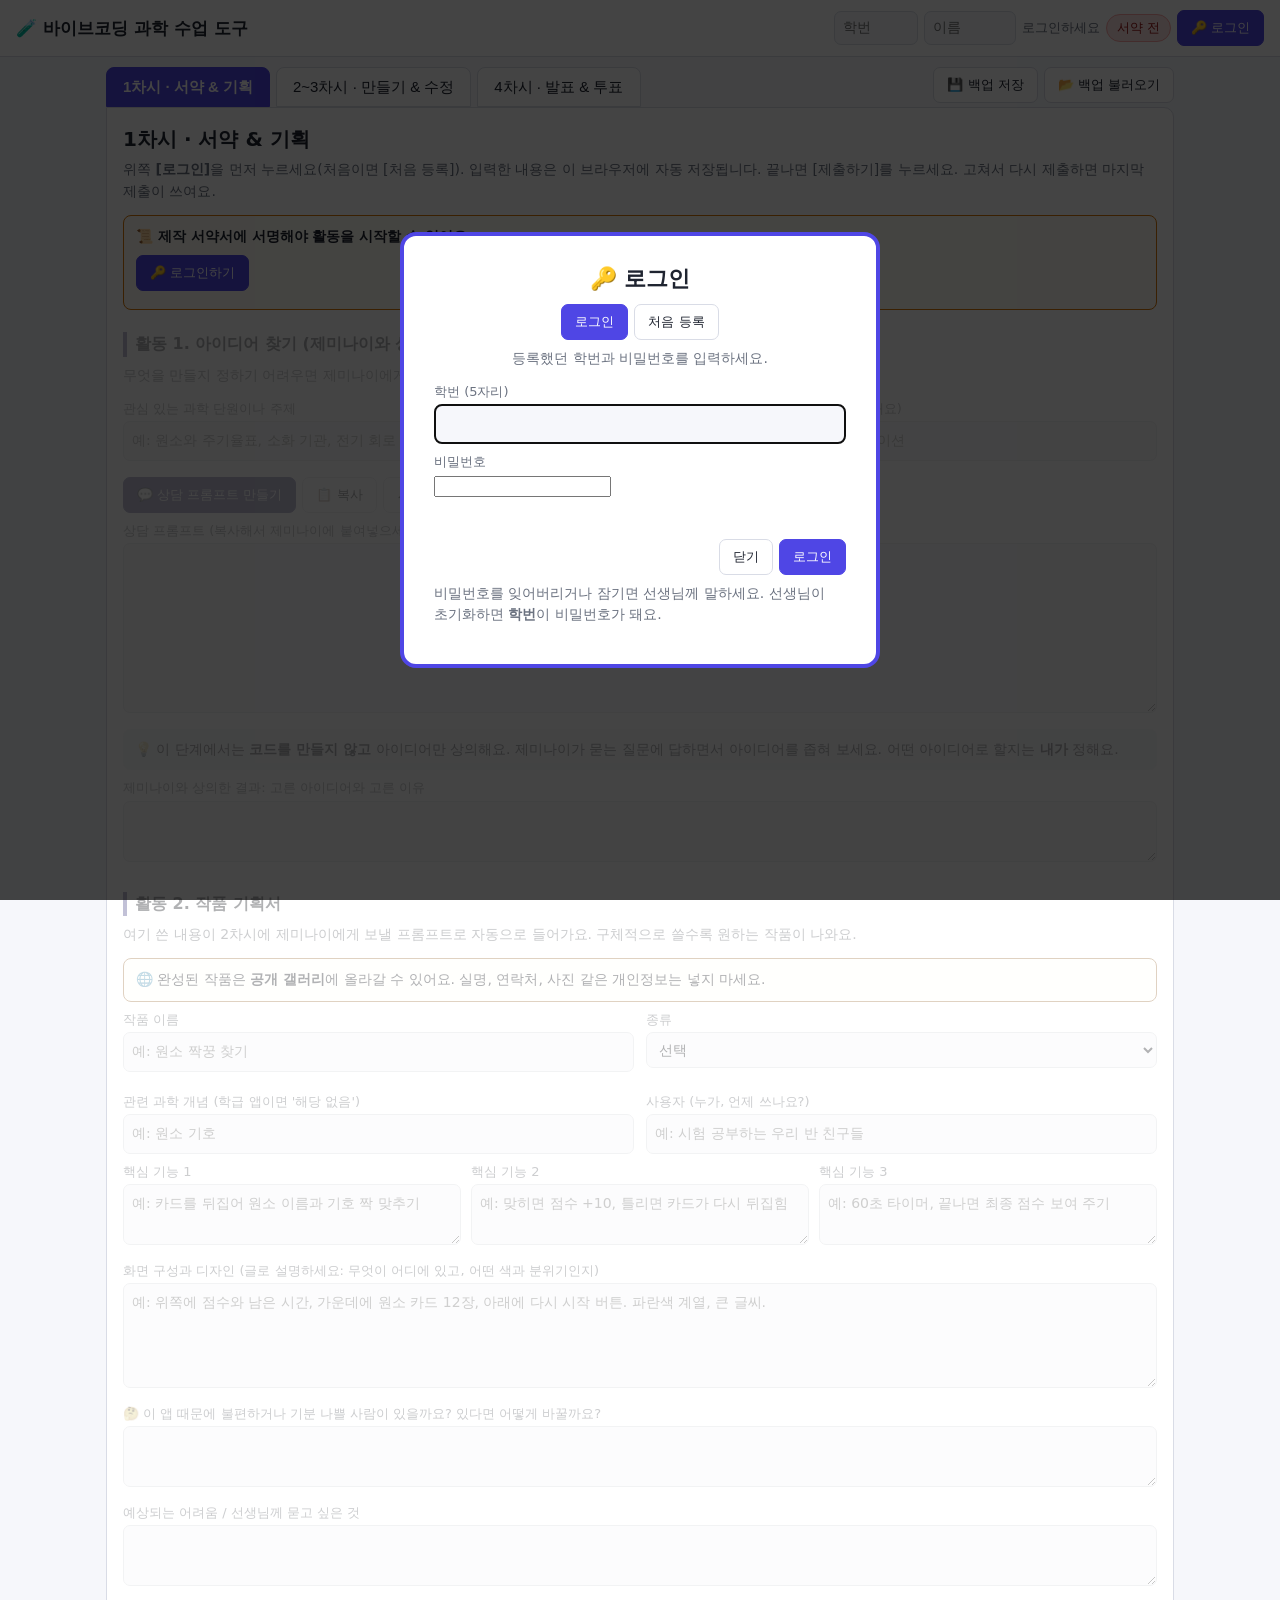
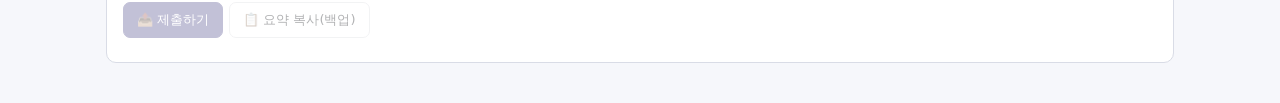
==== site/index.html @ a761fc8e "Merge pull request #6 from 176-oss-gallery/feature/app-sheet-submit 학생 앱을 구글 폼 대신 제출 서버로 연결(로그인·글·게임" ====
<!DOCTYPE html>
<html lang="ko">
<head>
<meta charset="UTF-8">
<meta name="viewport" content="width=device-width, initial-scale=1">
<meta name="robots" content="noindex">
<title>바이브코딩 과학 수업 도구</title>
<style>
:root{--bg:#f6f7fb;--card:#fff;--tx:#1f2430;--mut:#6b7280;--pri:#4f46e5;--pri2:#eef2ff;--bd:#d9dce6;--ok:#16a34a;--warn:#d97706;--bad:#dc2626}
@media (prefers-color-scheme:dark){:root{--bg:#14161c;--card:#1e222b;--tx:#e8eaf0;--mut:#9aa3b2;--pri:#818cf8;--pri2:#262a45;--bd:#343a48}}
*{box-sizing:border-box}
[hidden]{display:none!important}
body{margin:0;font-family:"Noto Sans KR","Malgun Gothic",system-ui,sans-serif;background:var(--bg);color:var(--tx);line-height:1.55;word-break:keep-all}
header{background:var(--card);border-bottom:1px solid var(--bd);padding:10px 16px;display:flex;flex-wrap:wrap;gap:8px;align-items:center;position:sticky;top:0;z-index:5}
header h1{font-size:17px;margin:0 auto 0 0}
.who{display:flex;align-items:center;gap:6px;flex-wrap:nowrap}
header input[type=text]{width:84px;padding:5px 8px}
#sname{width:92px}
.who #idinfo{white-space:nowrap}
.bk{margin-left:auto;display:flex;gap:6px;align-items:center;padding-bottom:4px;flex-wrap:wrap}
nav .bk .btn{font-size:13px}
@media(max-width:620px){.who{flex-wrap:wrap;width:100%}header h1{width:100%}}
#idinfo{font-size:13px;color:var(--mut)}#idinfo.err{color:var(--bad)}
.chip{font-size:13px;padding:3px 10px;border-radius:99px;border:1px solid var(--bd)}
.chip.ok{background:#dcfce7;color:#166534;border-color:#86efac}.chip.no{background:#fee2e2;color:#991b1b;border-color:#fca5a5}
nav{display:flex;gap:6px;padding:10px 16px 0;flex-wrap:wrap;max-width:1100px;margin:0 auto}
nav button{border:1px solid var(--bd);background:var(--card);color:var(--tx);padding:9px 16px;border-radius:8px 8px 0 0;font-size:15px;cursor:pointer}
nav button.on{background:var(--pri);color:#fff;border-color:var(--pri);font-weight:700}
main{padding:0 16px 40px;max-width:1100px;margin:0 auto}
section.tab{display:none;background:var(--card);border:1px solid var(--bd);border-radius:0 10px 10px 10px;padding:16px}
section.tab.on{display:block}
.galbox{border:1px solid var(--bd);border-radius:10px;overflow:hidden;margin:6px 0 16px;background:#fff}
.galbox iframe{display:block;width:100%;height:min(78vh,720px);min-height:480px;border:0}
h2{margin:0 0 4px;font-size:20px}h3{margin:22px 0 8px;font-size:16px;border-left:4px solid var(--pri);padding-left:8px}
.sub{color:var(--mut);font-size:14px;margin:0 0 12px}
.btn{border:1px solid var(--bd);background:var(--card);color:var(--tx);padding:7px 13px;border-radius:7px;cursor:pointer;font:inherit;font-size:13px;display:inline-block;text-decoration:none}
.btn:hover{background:var(--pri2)}.btn.p{background:var(--pri);color:#fff;border-color:var(--pri)}.btn.p:hover{opacity:.9}
.btn[disabled],.btn.off{opacity:.45;pointer-events:none}
input[type=text],textarea,select{width:100%;padding:8px;border:1px solid var(--bd);border-radius:7px;background:var(--bg);color:var(--tx);font:inherit;font-size:14px}
textarea{resize:vertical;min-height:60px}
.plan{border:1px solid var(--bd);border-radius:8px;margin:12px 0;overflow:hidden}
.plan h4{margin:0;padding:8px 12px;background:var(--pri2);font-size:14px;display:flex;justify-content:space-between;gap:8px;flex-wrap:wrap;align-items:center}
.plan dl{margin:0;padding:6px 12px 10px;display:grid;grid-template-columns:max-content 1fr;gap:4px 12px;font-size:14px}
.plan dt{color:var(--mut)}.plan dd{margin:0;white-space:pre-wrap;min-width:0}.plan dd.miss{color:var(--bad)}
.plan .go{font-size:13px;font-weight:400;color:var(--pri);background:none;border:0;cursor:pointer;text-decoration:underline;padding:0}
@media(max-width:560px){.plan dl{grid-template-columns:1fr}.plan dd{margin-bottom:6px}}
.g2{display:grid;grid-template-columns:1fr 1fr;gap:12px}.g3{display:grid;grid-template-columns:repeat(3,1fr);gap:10px}
@media(max-width:800px){.g2,.g3{grid-template-columns:1fr}}
.fld{margin-bottom:8px}.fld label{font-size:13px;color:var(--mut);display:block;margin-bottom:2px}
.bad,.good{padding:10px;border-radius:8px;font-size:14px}.bad{background:#fee2e233;border:1px solid var(--bad)}.good{background:#dcfce733;border:1px solid var(--ok)}
.row{display:flex;gap:6px;flex-wrap:wrap;margin:8px 0;align-items:center}
.notice{background:var(--pri2);border-radius:8px;padding:10px 12px;font-size:14px;margin:8px 0}
.notice.warn{background:#fef3c733;border:1px solid var(--warn)}
.lock{opacity:.35;pointer-events:none;filter:grayscale(.6)}
table{width:100%;border-collapse:collapse;font-size:13px}th,td{border:1px solid var(--bd);padding:4px;vertical-align:top}th{background:var(--pri2)}
td textarea{min-height:48px;border:none;background:transparent}
.tbl{overflow-x:auto}.tbl table{min-width:640px}
details{border:1px solid var(--bd);border-radius:8px;padding:8px 12px;margin:8px 0}summary{cursor:pointer;font-weight:600}
.bar{height:18px;border-radius:9px;background:var(--pri2);border:1px solid var(--bd);overflow:hidden;position:relative}
.bar i{display:block;height:100%;width:0;background:var(--ok);transition:width .15s}
.bar i.y{background:var(--warn)}.bar i.r{background:var(--bad)}
.bar b{position:absolute;left:50%;top:0;bottom:0;width:2px;background:#0004}
#barlbl{font-size:14px;margin:4px 0}
#gwarn{margin:6px 0;padding-left:20px;font-size:14px;overflow-wrap:anywhere}#gwarn li.w{color:var(--warn)}#gwarn li.e{color:var(--bad)}#gwarn li.g{color:var(--ok);list-style:none;margin-left:-20px}
#gcode{min-height:170px;font-family:Consolas,monospace;font-size:12px;white-space:pre}
.ov{position:fixed;inset:0;background:#000b;display:none;align-items:center;justify-content:center;z-index:30;padding:12px}
.ov.on{display:flex}
.pm{background:var(--card);width:min(860px,100%);max-height:96vh;overflow:auto;border-radius:16px;padding:clamp(16px,4vw,26px) clamp(14px,4vw,30px);border:4px solid var(--bad)}
.pm h2{font-size:clamp(22px,6vw,30px);text-align:center;margin-bottom:6px}
.pm .who{font-size:clamp(16px,4.4vw,20px);text-align:center;margin:4px 0 16px}
.pm .pl label{display:flex;gap:12px;align-items:flex-start;font-size:clamp(16px,4.6vw,20px);padding:10px 12px;border-radius:10px;cursor:pointer;line-height:1.4}
.pm .pl label:hover{background:var(--pri2)}
.pm .pl input{width:26px;height:26px;margin-top:2px;flex:none}
#sigc{width:100%;max-width:720px;height:auto;border:3px dashed var(--pri);border-radius:10px;background:#fff;touch-action:none;cursor:crosshair;display:block}
#perr{color:var(--bad);font-weight:700;min-height:24px;margin:8px 0}
#sumta{width:100%;height:50vh;font-size:13px}
#toast{position:fixed;bottom:16px;right:16px;background:#111c;color:#fff;padding:8px 16px;border-radius:8px;font-size:14px;opacity:0;transition:.3s;z-index:40;max-width:80vw;pointer-events:none}
#toast.on{opacity:1}
</style>
</head>
<body>
<header>
  <h1>🧪 바이브코딩 과학 수업 도구</h1>
  <div class="who">
    <input type="text" id="sid" data-k="sid" placeholder="학번" readonly tabindex="-1" aria-label="로그인한 학번">
    <input type="text" id="sname" data-k="sname" placeholder="이름" readonly tabindex="-1" aria-label="로그인한 이름">
    <span id="idinfo"></span>
    <span id="pchip" class="chip no">서약 전</span>
    <button class="btn p" id="loginbtn" type="button">🔑 로그인</button>
    <button class="btn" id="logoutbtn" type="button" hidden>로그아웃</button>
  </div>
</header>
<nav id="nav">
  <button class="on" data-t="t1">1차시 · 서약 &amp; 기획</button>
  <button data-t="t2">2~3차시 · 만들기 &amp; 수정</button>
  <button data-t="t3">4차시 · 발표 &amp; 투표</button>
  <div class="bk">
    <button class="btn" onclick="saveAll()">💾 백업 저장</button>
    <label class="btn">📂 백업 불러오기<input type="file" accept=".json" hidden onchange="loadAll(this)"></label>
  </div>
</nav>
<main>

<!-- ===== 1차시 ===== -->
<section class="tab on" id="t1">
  <h2>1차시 · 서약 &amp; 기획</h2>
  <p class="sub">위쪽 <b>[로그인]</b>을 먼저 누르세요(처음이면 [처음 등록]). 입력한 내용은 이 브라우저에 자동 저장됩니다. 끝나면 [제출하기]를 누르세요. 고쳐서 다시 제출하면 마지막 제출이 쓰여요.</p>

  <div class="notice warn" id="signbox">
    <b>📜 제작 서약서에 서명해야 활동을 시작할 수 있어요.</b>
    <div class="row"><button class="btn p" id="signbtn" onclick="openPledge()">✍ 서약서 서명하기</button><span id="signstate"></span></div>
  </div>

  <div id="t1body" class="lock">
  <h3>활동 1. 아이디어 찾기 (제미나이와 상의하기)</h3>
  <p class="sub">무엇을 만들지 정하기 어려우면 제미나이에게 아이디어를 물어보세요. 이미 정했다면 건너뛰고 활동 2로 가도 돼요.</p>
  <div class="g2">
    <div class="fld"><label>관심 있는 과학 단원이나 주제</label><input type="text" id="i1" data-k="i_topic" placeholder="예: 원소와 주기율표, 소화 기관, 전기 회로"></div>
    <div class="fld"><label>좋아하는 게임·앱 종류 (모르면 비워도 돼요)</label><input type="text" id="i2" data-k="i_like" placeholder="예: 퀴즈, 짝 맞추기, 키우기, 시뮬레이션"></div>
  </div>
  <div class="row">
    <button class="btn p" onclick="composeIdea()">💬 상담 프롬프트 만들기</button>
    <button class="btn" onclick="copyText('ideap')">📋 복사</button>
    <a class="btn" href="https://gemini.google.com" target="_blank" rel="noopener">↗ 제미나이 열기</a>
  </div>
  <div class="fld"><label>상담 프롬프트 (복사해서 제미나이에 붙여넣으세요)</label><textarea id="ideap" data-k="idea_prompt" rows="7"></textarea></div>
  <div class="notice">💡 이 단계에서는 <b>코드를 만들지 않고</b> 아이디어만 상의해요. 제미나이가 묻는 질문에 답하면서 아이디어를 좁혀 보세요. 어떤 아이디어로 할지는 <b>내가</b> 정해요.</div>
  <div class="fld"><label>제미나이와 상의한 결과: 고른 아이디어와 고른 이유</label><textarea data-k="idea_pick" data-l="아이디어 상담 결과 (고른 아이디어와 이유)"></textarea></div>

  <h3>활동 2. 작품 기획서</h3>
  <p class="sub">여기 쓴 내용이 2차시에 제미나이에게 보낼 프롬프트로 자동으로 들어가요. 구체적으로 쓸수록 원하는 작품이 나와요.</p>
  <div class="notice warn">🌐 완성된 작품은 <b>공개 갤러리</b>에 올라갈 수 있어요. 실명, 연락처, 사진 같은 개인정보는 넣지 마세요.</div>
  <div class="g2">
    <div class="fld"><label>작품 이름</label><input type="text" data-k="title" data-l="작품 이름" placeholder="예: 원소 짝꿍 찾기"></div>
    <div class="fld"><label>종류</label><select data-k="kind" data-l="종류"><option value="">선택</option><option>과학 개념 게임</option><option>학급 도우미 앱</option><option>시뮬레이터</option><option>기타</option></select></div>
    <div class="fld"><label>관련 과학 개념 (학급 앱이면 '해당 없음')</label><input type="text" data-k="concept" data-l="관련 과학 개념" placeholder="예: 원소 기호"></div>
    <div class="fld"><label>사용자 (누가, 언제 쓰나요?)</label><input type="text" data-k="user" data-l="사용자" placeholder="예: 시험 공부하는 우리 반 친구들"></div>
  </div>
  <div class="g3">
    <div class="fld"><label>핵심 기능 1</label><textarea data-k="feat1" placeholder="예: 카드를 뒤집어 원소 이름과 기호 짝 맞추기" data-l="핵심 기능 1"></textarea></div>
    <div class="fld"><label>핵심 기능 2</label><textarea data-k="feat2" placeholder="예: 맞히면 점수 +10, 틀리면 카드가 다시 뒤집힘" data-l="핵심 기능 2"></textarea></div>
    <div class="fld"><label>핵심 기능 3</label><textarea data-k="feat3" placeholder="예: 60초 타이머, 끝나면 최종 점수 보여 주기" data-l="핵심 기능 3"></textarea></div>
  </div>
  <div class="fld"><label>화면 구성과 디자인 (글로 설명하세요: 무엇이 어디에 있고, 어떤 색과 분위기인지)</label><textarea data-k="sketch" data-l="화면 구성과 디자인" rows="4" placeholder="예: 위쪽에 점수와 남은 시간, 가운데에 원소 카드 12장, 아래에 다시 시작 버튼. 파란색 계열, 큰 글씨."></textarea></div>
  <div class="fld"><label>🤔 이 앱 때문에 불편하거나 기분 나쁠 사람이 있을까요? 있다면 어떻게 바꿀까요?</label><textarea data-k="harm" data-l="불편할 사람 점검"></textarea></div>
  <div class="fld"><label>예상되는 어려움 / 선생님께 묻고 싶은 것</label><textarea data-k="worry" data-l="어려움"></textarea></div>
  <div class="row">
    <button class="btn p" id="nb_t1" onclick="submitNote('t1','1차시 기획')">📤 제출하기</button>
    <button class="btn" onclick="copySum('t1','1차시 기획')">📋 요약 복사(백업)</button>
    <span class="sub" id="ns_t1" aria-live="polite"></span>
  </div>
  </div>
</section>

<!-- ===== 2~3차시 ===== -->
<section class="tab" id="t2">
  <h2>2~3차시 · 만들기 &amp; 수정</h2>
  <div class="notice warn signbanner">먼저 <b>로그인하고 1차시에서 서약서에 서명</b>해야 제출과 게임 내보내기를 쓸 수 있어요.</div>
  <p class="sub">제미나이(Canvas)에서 작품을 만들고, 고치고, 이곳에는 기록을 남겨요.</p>

  <details open><summary>🛡 기본 안전 문구 — 제미나이 새 대화를 시작할 때 맨 앞에 붙여넣으세요</summary>
    <textarea id="safe" readonly rows="4"></textarea>
    <div class="row"><button class="btn" onclick="copyText('safe')">📋 안전 문구 복사</button><a class="btn" href="https://gemini.google.com" target="_blank" rel="noopener">↗ 제미나이 열기</a></div>
  </details>
  <details><summary>🛠 오류 해결 체크리스트</summary>
    <ul>
      <li><b>화면이 안 나와요:</b> 코드를 처음(&lt;!DOCTYPE)부터 끝(&lt;/html&gt;)까지 전부 복사했는지 확인</li>
      <li><b>버튼이 안 눌려요:</b> 제미나이에게 "○○ 버튼을 눌러도 반응이 없어. 고쳐줘"라고 말하기</li>
      <li><b>점수가 이상해요:</b> "정답을 맞히면 1점씩 올라가야 하는데 ○○처럼 돼. 원인을 설명하고 고쳐줘"</li>
      <li><b>고치다 망가졌어요:</b> 제미나이 Canvas의 이전 버전으로 되돌리기</li>
      <li><b>한 번에 하나씩!</b> 기능을 여러 개 동시에 요청하지 말고 하나 추가 → 확인 → 다음</li>
    </ul>
  </details>

  <h3>프롬프트 완성하기 (2차시 시작)</h3>
  <p class="sub">좋은 프롬프트 = <b>역할 + 목적 + 대상 + 기능 + 디자인</b>. 목적·대상·기능·디자인은 1차시 기획서에서 자동으로 가져와요. 역할과 추가 요구사항만 채우면 돼요.</p>
  <div class="g2">
    <div class="bad"><b>❌ 나쁜 예</b><br>"과학 게임 만들어줘"<br><small>→ 무슨 과학? 누가? 어떻게? 알 수 없어요.</small></div>
    <div class="good"><b>✅ 좋은 예</b><br>"너는 웹 개발자야. 중학생이 원소 기호를 외우도록 돕는 카드 짝 맞추기 게임을 HTML 한 파일로 만들어줘. 점수와 타이머가 있고, 밝고 귀여운 디자인으로."</div>
  </div>
  <div class="plan" id="planview" aria-live="polite"></div>
  <div class="g2">
    <div class="fld"><label>① 역할 (너는 ~야)</label><input type="text" id="f1" data-k="f_role" data-l="역할" placeholder="예: 웹 개발자, 과학 선생님 겸 게임 개발자"></div>
    <div class="fld"><label>⑥ 추가 요구사항 (기획서에 없는 것, 없으면 비워도 돼요)</label><textarea id="f6" data-k="f_extra" data-l="추가 요구사항" rows="2" placeholder="예: 쉬움/어려움 난이도 선택, 정답이면 초록색으로 반짝"></textarea></div>
  </div>
  <div class="row">
    <button class="btn p" onclick="compose()">✨ 프롬프트로 합치기</button>
    <button class="btn" onclick="copyP1()">📋 복사</button>
    <a class="btn" href="https://gemini.google.com" target="_blank" rel="noopener">↗ 제미나이 열기</a>
  </div>
  <div class="fld"><label>완성된 프롬프트 (고쳐도 되지만 맨 끝 [개발 지침]과 [안전 규칙]은 지우지 마세요)</label><textarea id="prompt1" data-k="prompt1" data-l="완성된 프롬프트" rows="9"></textarea></div>
  <div class="fld"><label>제미나이 결과를 보고: 마음에 든 점 / 고치고 싶은 점</label><textarea data-k="prompt_reflect" data-l="결과 평가"></textarea></div>

  <h3>제작 일지 (2차시)</h3>
  <p class="sub">내가 입력한 프롬프트와 결과, 다음에 고칠 점을 기록하세요.</p>
  <div class="tbl" id="tb_log"></div>
  <div class="row"><button class="btn" onclick="addRow('log')">＋ 줄 추가</button></div>

  <h3>피드백 카드 (3차시) · 친구 작품을 체험한 뒤 작성</h3>
  <div class="tbl" id="tb_fb"></div>
  <div class="row"><button class="btn" onclick="addRow('fb')">＋ 카드 추가</button></div>

  <h3>우리 작품 점검</h3>
  <div class="fld"><label>🔬 과학 개념 설명이 정확한가요? (틀린 부분 → 고친 방법)</label><textarea data-k="sci_check" data-l="과학 개념 점검"></textarea></div>
  <div class="fld"><label>받은 피드백 중 반영한 것</label><textarea data-k="applied" data-l="반영한 피드백"></textarea></div>

  <h3>🎮 게임 내보내기 (제출 파일 만들기)</h3>
  <p class="sub">Canvas에서 <b>전체 코드</b>를 복사해 아래에 붙여넣으세요. 크기와 문제 가능성을 점검한 뒤 제출용 .html 파일을 만들어요.</p>
  <div class="g2">
    <div class="fld"><label>갤러리에 보일 게임 이름 (20자 이내)</label><input type="text" id="gtitle" data-k="g_title" data-l="갤러리 게임 이름" maxlength="20" placeholder="예: 원소 짝꿍 찾기"></div>
    <div class="fld"><label>게임 설명 한 줄 (40자 이내)</label><input type="text" id="gdesc" data-k="g_desc" data-l="갤러리 게임 설명" maxlength="40" placeholder="예: 카드를 뒤집어 원소 이름과 기호를 짝지어요"></div>
  </div>
  <p class="sub">갤러리에는 게임의 <b>첫 화면</b>이 그림으로 나오고, 그 아래에 이름과 설명이 작게 나와요. 이름·설명에 내 이름이나 학번은 쓰지 마세요.</p>
  <textarea id="gcode" spellcheck="false" placeholder="여기에 코드를 붙여넣으세요 (<!DOCTYPE html> ... </html>)"></textarea>
  <div class="bar" style="margin-top:8px"><i id="barfill"></i><b></b></div>
  <div id="barlbl"></div>
  <ul id="gwarn"></ul>
  <div class="row">
    <button class="btn p" id="gsub" onclick="submitGame()" disabled>📤 선생님께 제출하기</button>
    <button class="btn" id="gdl" onclick="dlGame()" disabled>⬇ .html 내려받기(백업)</button>
    <button class="btn" onclick="$('gcode').value='';gcheck()">비우기</button>
  </div>
  <p class="sub" id="gstate" aria-live="polite">[선생님께 제출하기]를 누르면 바로 제출돼요. 고쳐서 다시 제출하면 마지막 제출이 쓰이고, 이전 제출도 기록으로 남아요. 코드는 이 앱에 저장되지 않아요.</p>

  <div class="row" style="margin-top:18px">
    <button class="btn p" id="nb_t2" onclick="submitNote('t2','2~3차시 제작')">📤 기록 제출하기</button>
    <button class="btn" onclick="copySum('t2','2~3차시 제작')">📋 요약 복사(백업)</button>
    <span class="sub" id="ns_t2" aria-live="polite"></span>
  </div>
</section>

<!-- ===== 4차시 ===== -->
<section class="tab" id="t3">
  <h2>4차시 · 발표 &amp; 투표</h2>
  <div class="notice warn signbanner">먼저 <b>로그인하고 1차시에서 서약서에 서명</b>해야 제출과 투표를 할 수 있어요.</div>
  <p class="sub">우리 반 친구들의 작품을 플레이해 보고, 투표하고, 소감을 남겨요.</p>
  <div class="row">
    <a class="btn" id="galbig" target="_blank" rel="noopener" hidden>↗ 우리 반 갤러리를 큰 화면으로 열기</a>
  </div>
  <p class="sub">투표는 <b>우리 반<span id="votecls"></span></b> 작품에서만 해요. 아래 갤러리에서 작품을 플레이하고, 번호를 기억해 두세요.</p>
  <div class="galbox" id="galbox" hidden><iframe id="galframe" title="우리 반 갤러리" loading="lazy"></iframe></div>

  <h3>🗳 투표</h3>
  <p class="sub">부문마다 <b>작품 번호</b> 하나를 적으세요(1~99). <b>내 작품은 고르지 마세요.</b> 다시 제출하면 마지막 투표가 쓰여요.</p>
  <div class="g2">
    <div class="fld"><label for="v_sci">과학적으로 가장 정확한 작품 (번호)</label><input type="number" id="v_sci" min="1" max="99" inputmode="numeric"></div>
    <div class="fld"><label for="v_fun">가장 재미있는 작품 (번호)</label><input type="number" id="v_fun" min="1" max="99" inputmode="numeric"></div>
    <div class="fld"><label for="v_creative">가장 창의적인 작품 (번호)</label><input type="number" id="v_creative" min="1" max="99" inputmode="numeric"></div>
    <div class="fld"><label for="v_practical">가장 실용적인 작품 (번호)</label><input type="number" id="v_practical" min="1" max="99" inputmode="numeric"></div>
  </div>
  <div class="row">
    <button class="btn p" id="vbtn" onclick="submitVote()">🗳 투표 제출</button>
    <span class="sub" id="vstate" aria-live="polite"></span>
  </div>

  <h3>소감 &amp; 성찰</h3>
  <div class="fld"><label>가장 인상 깊은 작품과 이유</label><input type="text" data-k="r_best" data-l="인상 깊은 작품"></div>
  <div class="fld"><label>내가 만들며 배운 과학 개념</label><textarea data-k="r_sci" data-l="배운 과학 개념"></textarea></div>
  <div class="fld"><label>AI에게 좋은 질문(프롬프트)을 하려면 어떻게 해야 할까?</label><textarea data-k="r_ai" data-l="AI 활용법"></textarea></div>
  <div class="fld"><label>AI가 틀렸거나 아쉬웠던 점, 앞으로 만들고 싶은 것</label><textarea data-k="r_more" data-l="아쉬운 점/다음 계획"></textarea></div>
  <div class="row">
    <button class="btn p" id="nb_t3" onclick="submitNote('t3','4차시 성찰')">📤 소감 제출하기</button>
    <button class="btn" onclick="copySum('t3','4차시 성찰')">📋 요약 복사(백업)</button>
    <span class="sub" id="ns_t3" aria-live="polite"></span>
  </div>
</section>
</main>

<!-- 서명 팝업 -->
<div id="pov" class="ov"><div class="pm" role="dialog" aria-modal="true" aria-labelledby="pt">
  <h2 id="pt">📜 우리 반 제작 서약서</h2>
  <p class="who"><b id="pwho"></b> 은(는) 바이브코딩 수업에서 다음을 약속합니다.</p>
  <div id="pl" class="pl"></div>
  <div class="fld" style="margin-top:12px"><label style="font-size:15px">① 위 항목에 모두 체크했다면, ② 본인 이름을 직접 입력하세요</label><input type="text" id="pname" autocomplete="off" style="font-size:20px;max-width:320px"></div>
  <label style="font-size:15px;color:var(--mut)">③ 아래 칸에 손가락이나 마우스로 서명하세요</label>
  <canvas id="sigc" width="720" height="200"></canvas>
  <div id="perr" role="alert"></div>
  <div class="row"><button class="btn" id="sigclear">지우고 다시</button><span style="flex:1"></span><button class="btn" id="pcancel">취소</button><button class="btn p" id="pok" style="font-size:18px;padding:10px 24px">✍ 약속합니다</button></div>
</div></div>

<!-- 요약 보기(복사가 안 될 때) -->
<div id="sumov" class="ov"><div class="pm" style="border-color:var(--pri)">
  <h2 style="font-size:20px">📋 아래 내용을 모두 선택해 복사하세요</h2>
  <textarea id="sumta" readonly></textarea>
  <div class="row"><span style="flex:1"></span><button class="btn p" onclick="$('sumov').classList.remove('on')">닫기</button></div>
</div></div>

<!-- 로그인·처음 등록 -->
<div id="aov" class="ov"><div class="pm" style="border-color:var(--pri);max-width:480px" role="dialog" aria-modal="true" aria-labelledby="at">
  <h2 id="at" style="font-size:22px">🔑 로그인</h2>
  <div class="row" style="justify-content:center"><button class="btn p" type="button" id="amlogin">로그인</button><button class="btn" type="button" id="amreg">처음 등록</button></div>
  <p class="sub" id="ahint" style="text-align:center"></p>
  <div class="fld"><label for="aid">학번 (5자리)</label><input type="text" id="aid" inputmode="numeric" maxlength="5" autocomplete="username"></div>
  <div class="fld" id="anamew"><label for="aname">이름 (정확히)</label><input type="text" id="aname" autocomplete="off"></div>
  <div class="fld"><label for="apw">비밀번호</label><input type="password" id="apw" autocomplete="current-password"></div>
  <div class="fld" id="apw2w"><label for="apw2">비밀번호 한 번 더</label><input type="password" id="apw2" autocomplete="new-password"></div>
  <div id="aerr" role="alert" style="color:var(--bad);font-weight:700;min-height:24px;margin:6px 0"></div>
  <div class="row"><span style="flex:1"></span><button class="btn" type="button" id="acancel">닫기</button><button class="btn p" type="button" id="aok">로그인</button></div>
  <p class="sub">비밀번호를 잊어버리거나 잠기면 선생님께 말하세요. 선생님이 초기화하면 <b>학번</b>이 비밀번호가 돼요.</p>
</div></div>
<div id="toast"></div>

<script>
/* ===== 교사 설정 (필요하면 여기만 고치세요) ===== */
const CONFIG={
  GALLERY_URL:'gallery/', // 갤러리 주소 (보통 바꿀 필요 없음)
  WEB_APP_URL:'https://script.google.com/macros/s/AKfycbx7O00duLbWijtgOQQzjWc9BFB2le3dWreiqcmZYD3ppkvQLDffucAaUSkUJXbmscY8eA/exec', // 제출 서버(구글 앱스크립트). 비우면 제출 버튼이 안내만 보여 줘요
  SIZE_WARN:500*1024,     // 경고 크기 (바이트)
  SIZE_MAX:1024*1024      // 상한 크기 (바이트)
};
const DEV='[Gemini Canvas용 개발 지침]\n- HTML, CSS, 순수 JavaScript(Vanilla JavaScript)만 사용해서 인터랙티브 웹게임(또는 앱)을 만들어줘.\n- React, TypeScript, 외부 라이브러리, 서버는 사용하지 마.\n- 모든 코드를 HTML 한 파일에 넣어줘. 인터넷 연결 없이 이 파일 하나만으로 실행돼야 해.\n- 외부 이미지, 외부 폰트, 외부 링크는 쓰지 말고, 그림은 CSS나 이모지로 표현해줘.\n- 저장 기능(localStorage 등)은 쓰지 마.\n- 첫 화면에 게임 제목과 시작 버튼이 보이게 해줘. 시작 전에 팝업창(alert)은 띄우지 마.\n- 가로 800px 정도 화면에서 잘 보이게 해줘.\n- 버튼, 움직임, 점수, 타이머 등 모든 기능이 실제로 작동해야 해. 소리는 버튼을 누른 뒤에만 나게 해줘.\n- 코드는 처음부터 끝까지 전부 보여줘.';
const SAFE='[안전 규칙] 이 앱은 학교 수업에서 학생들이 함께 사용할 거야. 특정 사람이나 집단을 놀리거나 비하하는 내용, 욕설, 폭력적이거나 선정적인 내용, 실명·연락처·사진 같은 개인정보는 절대 넣지 마. 외부 사이트 주소, 외부 파일, 광고는 쓰지 말고 HTML 한 파일 안에 모두 넣어줘. 과학 내용은 정확하게 쓰고, 확실하지 않으면 확실하지 않다고 표시해줘. <title>에 작품 제목을 넣어줘. 이 규칙에 어긋나는 요청이 오면 만들지 말고 이유를 알려줘.';
const PL=['특정 사람(실명, 별명, 외모, 특징)을 놀리거나 소재로 쓰지 않겠습니다.','성별, 외모, 국적, 장애 등을 비하하거나 차별하는 내용을 만들지 않겠습니다.','폭력적이거나 선정적인 내용, 욕설을 넣지 않겠습니다.','실명, 연락처, 사진 같은 개인정보를 넣지 않겠습니다.','내 작품이 우리 반 모두가 봐도 괜찮은지 확인하고 공유하겠습니다.','약속을 어기면 어떤 처벌도 받겠습니다.'];
const K='vibe_class_v2';
const $=id=>document.getElementById(id);
let S={f:{},rows:{log:[{},{},{}],fb:[{},{}]}};
try{const s=JSON.parse(localStorage.getItem(K)||'null');if(s&&typeof s==='object')S=Object.assign(S,s)}catch(e){}
S.f=S.f||{};S.rows=S.rows||{};S.rows.log=S.rows.log||[{}];S.rows.fb=S.rows.fb||[{}];

let tt,warned=false;
function toast(m,ms){const t=$('toast');t.textContent=m;t.classList.add('on');clearTimeout(tt);tt=setTimeout(()=>t.classList.remove('on'),ms||1800)}
function save(){try{localStorage.setItem(K,JSON.stringify(S))}catch(e){if(!warned){warned=true;toast('이 브라우저에서는 자동 저장이 안 돼요. [백업 저장]을 자주 눌러 주세요.',4000)}}}
function dl(name,text,type){const a=document.createElement('a');a.href=URL.createObjectURL(new Blob([text],{type:type||'text/plain'}));a.download=name;document.body.appendChild(a);a.click();a.remove();setTimeout(()=>URL.revokeObjectURL(a.href),1500)}
function showSum(t){$('sumta').value=t;$('sumov').classList.add('on');$('sumta').select()}
function copyRaw(t,okmsg){
  const fb=()=>{showSum(t)};
  if(navigator.clipboard&&window.isSecureContext)navigator.clipboard.writeText(t).then(()=>toast(okmsg||'복사됨'),fb);else fb()}
function copyText(id){copyRaw($(id).value,'복사됨')}

/* 로그인·서버 호출 (로그인 정보는 메모리에만 둔다. 이 브라우저 저장소에는 넣지 않는다) */
const A={sid:'',name:'',session:null};
const sleep=ms=>new Promise(r=>setTimeout(r,ms));
const rid=()=>{if(window.crypto&&crypto.randomUUID)return crypto.randomUUID();const a=new Uint8Array(16);crypto.getRandomValues(a);return [...a].map(x=>x.toString(16).padStart(2,'0')).join('')};
const MSGS={NETWORK:'인터넷 연결을 확인하고 다시 눌러 주세요.',TIMEOUT:'서버가 느려요. 잠시 뒤 다시 눌러 주세요.',BAD_RESPONSE:'서버 응답이 이상해요. 잠시 뒤 다시 눌러 주세요.',CONFIG:'제출 서버 주소가 설정되지 않았어요. 선생님께 말해 주세요.'};
async function api(action,payload){
  if(!CONFIG.WEB_APP_URL)return{ok:false,code:'CONFIG',message:MSGS.CONFIG};
  let tries=0;
  for(;;){
    let code=null,data=null;const ctrl=new AbortController(),tm=setTimeout(()=>ctrl.abort(),45000);
    try{
      const r=await fetch(CONFIG.WEB_APP_URL,{method:'POST',headers:{'Content-Type':'text/plain;charset=utf-8'},body:JSON.stringify(Object.assign({action},payload||{})),redirect:'follow',signal:ctrl.signal});
      const t=await r.text();try{data=JSON.parse(t)}catch(e){data=null}
      if(!data||typeof data!=='object'){data=null;code=r.ok?'BAD_RESPONSE':'HTTP_'+r.status}else if(data.ok!==true)code=data.code||'SERVER_ERROR';
    }catch(e){code=e&&e.name==='AbortError'?'TIMEOUT':'NETWORK'}
    clearTimeout(tm);
    if(!code)return{ok:true,data};
    const retry=code==='BUSY'||code==='NETWORK'||code==='TIMEOUT'||/^HTTP_(429|5\d\d)$/.test(code);
    if(retry&&tries<3){tries++;await sleep((code==='BUSY'?2000:500)*Math.pow(2,tries-1)+Math.random()*1500);continue}
    return{ok:false,code,message:(data&&data.message)||MSGS[code]||'오류가 났어요 ('+code+'). 선생님께 말해 주세요.'};
  }
}
// 로그인이 필요한 호출. 로그인 시간이 지났으면 다시 로그인하게 한다
async function sapi(action,payload){
  if(!A.session){openAuth('login','먼저 로그인해 주세요.');return{ok:false,code:'NO_LOGIN',message:'먼저 로그인해 주세요.'}}
  const r=await api(action,Object.assign({session:A.session},payload||{}));
  if(!r.ok&&r.code==='SESSION_EXPIRED'){A.session=null;refresh();openAuth('login','로그인 시간이 지났어요. 다시 로그인해 주세요.')}
  return r}
let amode='login';
function setAuthMode(m){amode=m;const reg=m==='register';
  $('at').textContent=reg?'🔑 처음 등록':'🔑 로그인';$('anamew').hidden=!reg;$('apw2w').hidden=!reg;
  $('aok').textContent=reg?'등록하고 로그인':'로그인';$('amlogin').className='btn'+(reg?'':' p');$('amreg').className='btn'+(reg?' p':'');
  $('ahint').textContent=reg?'처음 한 번만 등록해요. 비밀번호는 4~20자, 나만 아는 것으로 정하세요. 쉬운 비밀번호(1234 등)나 학번·이름이 들어간 비밀번호는 안 돼요.':'등록했던 학번과 비밀번호를 입력하세요.';
  $('apw').autocomplete=reg?'new-password':'current-password'}
function openAuth(m,msg){setAuthMode(m||'login');$('aerr').textContent=msg||'';$('aid').value=A.sid||S.f.sid||'';$('apw').value='';$('apw2').value='';
  $('aov').classList.add('on');document.body.style.overflow='hidden';setTimeout(()=>{($('aid').value?$('apw'):$('aid')).focus()},50)}
function closeAuth(){$('aov').classList.remove('on');document.body.style.overflow=''}
// 이 브라우저에 다른 학생의 기록이 남아 있을 때 비운다
function resetLocal(){S={f:{},rows:{log:[{},{},{}],fb:[{},{}]}};document.querySelectorAll('[data-k]').forEach(el=>{el.value=''});$('gcode').value='';renderRows();save()}
async function doAuth(){
  const id=$('aid').value.trim(),pw=$('apw').value,err=m=>{$('aerr').textContent=m};
  if(!parseId(id))return err('학번은 숫자 5자리예요 (예: 20315)');
  if(!pw)return err('비밀번호를 입력하세요');
  let name='';
  if(amode==='register'){name=$('aname').value.trim();if(!name)return err('이름을 입력하세요');if(pw!==$('apw2').value)return err('비밀번호 두 칸이 서로 달라요')}
  $('aok').disabled=true;err('확인하는 중… (몇 초 걸릴 수 있어요)');
  if(amode==='register'){const r0=await api('register',{studentId:id,name,password:pw});if(!r0.ok){$('aok').disabled=false;return err(r0.message)}}
  const r=await api('login',{studentId:id,password:pw});$('aok').disabled=false;
  if(!r.ok)return err(r.message);
  if(!r.data.session)return err('로그인하지 못했어요. 선생님께 말해 주세요.');
  if(S.f.sid&&S.f.sid!==id){
    if(!confirm('이 컴퓨터에는 '+S.f.sid+' 학생의 기록이 남아 있어요.\n지우고 '+id+' 학생으로 새로 시작할까요?\n(남은 기록은 사라져요)'))return err('로그인을 취소했어요.');
    resetLocal()}
  A.sid=id;A.name=r.data.name;A.session=r.data.session;S.f.sid=id;S.f.sname=A.name;save();$('sid').value=id;$('sname').value=A.name;
  closeAuth();refresh();loadStatus();toast(A.name+' 님, 로그인했어요.',2000)}
$('loginbtn').onclick=()=>openAuth('login');
$('logoutbtn').onclick=()=>{A.session=null;A.sid=A.name='';refresh();toast('로그아웃했어요.')};
$('amlogin').onclick=()=>setAuthMode('login');$('amreg').onclick=()=>setAuthMode('register');
$('acancel').onclick=closeAuth;$('aok').onclick=doAuth;
['aid','aname','apw','apw2'].forEach(i=>$(i).addEventListener('keydown',e=>{if(e.key==='Enter')doAuth()}));

/* 학번 */
function parseId(v){const m=(v||'').match(/^([1-3])(0[1-9]|1[0-6])(0[1-9]|[1-3]\d|40)$/);return m?{g:+m[1],c:+m[2],n:+m[3]}:null}
function signed(){return !!(A.session&&S.f.pledge_done&&S.f.signed_id===S.f.sid&&S.f.signed_name===S.f.sname&&parseId(S.f.sid)&&(S.f.sname||'').trim())}
function refresh(){
  const id=parseId(S.f.sid),info=$('idinfo');
  if(!S.f.sid)info.textContent='로그인하세요';else if(id){info.textContent=id.g+'학년 '+id.c+'반 '+id.n+'번';info.className=''}else{info.textContent='';info.className='err'}
  $('loginbtn').hidden=!!A.session;$('logoutbtn').hidden=!A.session;
  $('signbtn').textContent=A.session?'✍ 서약서 서명하기':'🔑 로그인하기';
  const ok=signed();
  if($('t3').classList.contains('on'))loadGallery();
  $('t1body').classList.toggle('lock',!ok);
  document.querySelectorAll('.signbanner').forEach(e=>e.style.display=ok?'none':'');
  $('pchip').className='chip '+(ok?'ok':'no');$('pchip').textContent=ok?'서약 완료':'서약 전';
  $('signbox').style.display=ok?'none':'';
  $('signstate').textContent='';
  gcheck();
}
function bind(){
  document.querySelectorAll('[data-k]').forEach(el=>{
    const k=el.dataset.k;if(S.f[k]!=null)el.value=S.f[k];
    const h=()=>{S.f[k]=el.value;save();if(k==='sid'||k==='sname')refresh()};
    el.addEventListener('input',h);el.addEventListener('change',h);
  });
}
document.querySelectorAll('#nav button[data-t]').forEach(b=>b.onclick=()=>{
  document.querySelectorAll('#nav button[data-t],section.tab').forEach(x=>x.classList.remove('on'));
  b.classList.add('on');$(b.dataset.t).classList.add('on');window.scrollTo(0,0);if(b.dataset.t==='t3')loadGallery();if(b.dataset.t==='t2')renderPlan()});
// 4차시 갤러리: 학번이 맞으면 우리 반 목록을 바로 보여 준다
// 4차시 갤러리: 학번으로 알아낸 우리 반 작품만 보여 준다 (다른 반은 보이지 않는다)
function loadGallery(){
  const id=parseId(S.f.sid),f=$('galframe');
  $('galbox').hidden=!id;$('galbig').hidden=!id;
  if(!id){f.removeAttribute('src');delete f.dataset.u;$('votecls').textContent='';return}
  const u=(CONFIG.GALLERY_URL||'gallery/')+'class.html?c='+id.c;
  $('votecls').textContent=' ('+id.c+'반)';
  if(f.dataset.u!==u){f.dataset.u=u;f.src=u+'&embed=1'}
  $('galbig').href=u}

/* 표 */
const DEF={log:['내가 입력한 프롬프트','결과 (잘 된 점 / 문제)','다음 수정 요청'],fb:['체험한 작품 (번호)','칭찬 1','개선 제안 1','불편했던 부분 (없으면 없음)','과학 개념 정확성 (정확/일부 오류/모름)']};
function renderRows(){
  for(const t of ['log','fb']){
    const box=$('tb_'+t);box.innerHTML='';
    const tb=document.createElement('table');
    tb.innerHTML='<tr><th style="width:30px">#</th>'+DEF[t].map(h=>'<th>'+h+'</th>').join('')+'<th style="width:36px"></th></tr>';
    S.rows[t].forEach((r,i)=>{
      const tr=document.createElement('tr');tr.innerHTML='<td>'+(i+1)+'</td>';
      DEF[t].forEach((h,j)=>{const td=document.createElement('td'),ta=document.createElement('textarea');ta.value=r[j]||'';ta.oninput=()=>{r[j]=ta.value;save()};td.appendChild(ta);tr.appendChild(td)});
      const td=document.createElement('td'),b=document.createElement('button');b.className='btn';b.textContent='✕';b.onclick=()=>{S.rows[t].splice(i,1);save();renderRows()};td.appendChild(b);tr.appendChild(td);tb.appendChild(tr);
    });
    box.appendChild(tb);
  }
}
function addRow(t){S.rows[t].push({});save();renderRows()}

/* 프롬프트 */
// 1차시 기획서 → 2차시 프롬프트 재료
function plan(){const g=k=>(S.f[k]||'').trim();
  const feats=['feat1','feat2','feat3'].map(g).filter(Boolean);
  const kind=g('kind'),concept=g('concept');
  const goal=g('title')?"'"+g('title')+"'"+(kind?'('+kind+')':''):kind;
  return {goal,concept:concept&&concept!=='해당 없음'?concept:'',user:g('user'),feats,screen:g('sketch')}}
function renderPlan(){const P=plan(),box=$('planview');box.textContent='';
  const h=document.createElement('h4');h.textContent='1차시 기획서에서 가져온 내용';
  const go=document.createElement('button');go.className='go';go.type='button';go.textContent='기획서 고치러 1차시로 가기';
  go.onclick=()=>document.querySelector('#nav button[data-t=t1]').click();h.appendChild(go);box.appendChild(h);
  const dl=document.createElement('dl');
  [['② 목적',P.goal+(P.concept?' · 과학 개념: '+P.concept:'')],['③ 대상',P.user],['④ 기능',P.feats.map((f,i)=>(i+1)+') '+f).join('\n')],['⑤ 화면·디자인',P.screen]].forEach(([k,v])=>{
    const dt=document.createElement('dt');dt.textContent=k;const dd=document.createElement('dd');
    if(v){dd.textContent=v}else{dd.textContent='비어 있어요. 1차시 기획서를 채우세요.';dd.className='miss'}
    dl.appendChild(dt);dl.appendChild(dd)});
  box.appendChild(dl)}
function compose(){
  const P=plan(),role=$('f1').value.trim(),extra=$('f6').value.trim();
  if(!P.goal&&!P.feats.length){toast('1차시 기획서(작품 이름, 핵심 기능)를 먼저 채우세요');return}
  let p=(role?'너는 '+role+'야. ':'')+(P.user?P.user+'을(를) 위한 ':'')+(P.goal||'작품')+'을(를) 만들어줘.';
  if(P.concept)p+='\n- 다루는 과학 개념: '+P.concept+' (과학적으로 정확하게)';
  if(P.feats.length)p+='\n- 핵심 기능:\n'+P.feats.map((f,i)=>'  '+(i+1)+') '+f).join('\n');
  if(P.screen)p+='\n- 화면 구성과 디자인: '+P.screen;
  if(extra)p+='\n- 추가 요구사항: '+extra;
  p+='\n\n'+DEV+'\n\n'+SAFE;
  $('prompt1').value=p;S.f.prompt1=p;save();toast('프롬프트를 만들었어요. 읽어 보고 고쳐도 돼요')}
// 1차시 아이디어 상담 프롬프트 (코드 없이 아이디어만)
function composeIdea(){
  const t=$('i1').value.trim(),l=$('i2').value.trim();
  const p='나는 중학생이고, 과학 시간에 제미나이 Canvas로 '+(t?"'"+t+"'"+'과(와) 관련된 ':'과학 개념과 관련된 ')+'게임이나 우리 반에 필요한 앱을 만들려고 해.'+(l?' 나는 '+l+' 같은 종류를 좋아해.':'')+
  '\n아직 코드는 만들지 말고, 아이디어만 함께 정하고 싶어.\n1. 아이디어 3가지를 제안해줘. 각각 제목, 배우는 과학 개념, 핵심 기능 3개, 화면 구성을 짧게 써줘.\n2. 학생이 2시간 안에 만들 수 있을 만큼 간단해야 해.\n3. 내가 하나를 고르면, 더 구체적으로 만들 수 있게 나에게 질문을 2~3개 해줘.\n\n'+SAFE;
  $('ideap').value=p;S.f.idea_prompt=p;save()}
function copyP1(){const e=$('prompt1');let v=e.value;if(v.trim()&&!v.includes('[Gemini Canvas용 개발 지침]'))v=v.trim()+'\n\n'+DEV;if(!v.includes('[안전 규칙]'))v=v.trim()+'\n\n'+SAFE;if(v!==e.value){e.value=v.trim();S.f.prompt1=e.value;save()}copyText('prompt1')}

/* 제출용 요약 */
function buildSum(sec,name){
  const id=parseId(S.f.sid);
  let out='['+name+'] '+S.f.sid+' '+S.f.sname+(id?' ('+id.g+'학년 '+id.c+'반 '+id.n+'번)':'')+'\n서약서: '+S.f.pledge_done+' 서명 완료\n\n';
  document.querySelectorAll('#'+sec+' [data-l]').forEach(el=>{out+='■ '+el.dataset.l+'\n'+((el.value||'').trim()||'(미작성)')+'\n\n'});
  if(sec==='t2'){for(const t of ['log','fb']){out+='■ '+(t==='log'?'제작 일지':'피드백 카드')+'\n';S.rows[t].forEach((r,i)=>{out+=(i+1)+') '+DEF[t].map((h,j)=>h+': '+((r[j]||'').trim()||'-')).join(' / ')+'\n'});out+='\n'}}
  return out.trim()+'\n'}
function ready(){
  if(!A.session){toast('먼저 위쪽 [로그인]을 누르세요');openAuth('login');return false}
  if(!signed()){toast('1차시에서 서약서에 서명하세요');return false}
  return true}
const fmtT=iso=>{const d=new Date(iso);if(isNaN(d))return '';const p=n=>(n<10?'0':'')+n;return (d.getMonth()+1)+'/'+d.getDate()+' '+p(d.getHours())+':'+p(d.getMinutes())};
/* 글 제출 (1·2·4차시) */
async function submitNote(sec,name){
  if(!ready())return;
  const text=buildSum(sec,name);
  if(text.length>30000){toast('글이 너무 길어요. 줄여서 다시 눌러 주세요.',3000);return}
  const b=$('nb_'+sec),st=$('ns_'+sec);b.disabled=true;st.textContent='제출하는 중…';
  const r=await sapi('note',{section:sec,text});b.disabled=false;
  if(!r.ok){st.textContent='❌ '+r.message;toast(r.message,3500);return}
  st.textContent='✅ 제출했어요 ('+fmtT(r.data.savedAt)+'). 고쳐서 다시 제출하면 마지막 것이 쓰여요.';toast('제출했어요!',2000)}
/* 투표 */
const VK=['sci','fun','creative','practical'];
async function galleryNums(){
  const id=parseId(S.f.sid);if(!id)return null;
  try{const r=await fetch('data/class'+String(id.c).padStart(2,'0')+'.json',{cache:'no-store'});if(!r.ok)return null;
    const d=await r.json();return Array.isArray(d.games)&&d.games.length?d.games.map(g=>g.n):null}catch(e){return null}}
async function submitVote(){
  if(!ready())return;
  const votes={};
  for(const k of VK){const v=$('v_'+k).value.trim();if(!/^\d{1,2}$/.test(v)||+v<1){$('vstate').textContent='❌ 번호 네 칸을 모두 1~99 숫자로 적어 주세요.';return}votes[k]=+v}
  const nums=await galleryNums();
  if(nums){const bad=VK.filter(k=>!nums.includes(votes[k]));if(bad.length){$('vstate').textContent='❌ 우리 반 갤러리에 없는 번호가 있어요: '+bad.map(k=>votes[k]).join(', ');return}}
  $('vbtn').disabled=true;$('vstate').textContent='제출하는 중…';
  const r=await sapi('vote',{votes});$('vbtn').disabled=false;
  if(!r.ok){$('vstate').textContent='❌ '+r.message;toast(r.message,3500);return}
  $('vstate').textContent='✅ 투표했어요 ('+fmtT(r.data.savedAt)+'). 바꾸고 싶으면 다시 제출하세요.';toast('투표했어요!',2000)}
// 로그인 뒤 내 제출 현황을 불러와 화면에 표시
async function loadStatus(){
  const r=await sapi('status');if(!r.ok)return;
  for(const sec of ['t1','t2','t3']){const at=r.data.notes&&r.data.notes[sec];$('ns_'+sec).textContent=at?'✅ 제출함 ('+fmtT(at)+')':'아직 제출하지 않았어요.'}
  const v=r.data.vote;
  if(v&&v.votes)for(const k of VK){if(v.votes[k]!=null)$('v_'+k).value=v.votes[k]}
  $('vstate').textContent=!r.data.voteOpen?'투표가 닫혀 있어요.':v?'✅ 투표함 ('+fmtT(v.at)+'). 바꾸려면 다시 제출하세요.':'아직 투표하지 않았어요.';
  $('vbtn').disabled=!r.data.voteOpen}
function copySum(sec,name){if(!ready())return;copyRaw(buildSum(sec,name),'복사됨!')}

/* 서명 팝업 */
let ink=false;
function openPledge(){
  if(!A.session){openAuth('login');return}
  $('pwho').textContent=S.f.sid+' '+S.f.sname;
  const box=$('pl');box.innerHTML='';
  PL.forEach((t,i)=>{const l=document.createElement('label'),c=document.createElement('input');c.type='checkbox';l.appendChild(c);l.appendChild(document.createTextNode(i+1+'. '+t));box.appendChild(l)});
  $('pname').value='';$('perr').textContent='';clearSig();
  $('pov').classList.add('on');document.body.style.overflow='hidden';
}
function closePledge(){$('pov').classList.remove('on');document.body.style.overflow=''}
const cv=$('sigc'),cx=cv.getContext('2d');
function clearSig(){cx.clearRect(0,0,cv.width,cv.height);cx.lineWidth=3.5;cx.lineCap='round';cx.lineJoin='round';cx.strokeStyle='#111';ink=false}
(function(){
  let d=false;const pos=e=>{const r=cv.getBoundingClientRect();return[(e.clientX-r.left)*cv.width/r.width,(e.clientY-r.top)*cv.height/r.height]};
  cv.addEventListener('pointerdown',e=>{d=true;ink=true;const p=pos(e);cx.beginPath();cx.moveTo(p[0],p[1]);cx.lineTo(p[0]+.1,p[1]+.1);cx.stroke();try{cv.setPointerCapture(e.pointerId)}catch(x){}e.preventDefault()});
  cv.addEventListener('pointermove',e=>{if(!d)return;const p=pos(e);cx.lineTo(p[0],p[1]);cx.stroke();e.preventDefault()});
  const up=()=>{d=false};cv.addEventListener('pointerup',up);cv.addEventListener('pointercancel',up);
})();
$('sigclear').onclick=clearSig;
$('pcancel').onclick=closePledge;
$('pok').onclick=()=>{
  const err=m=>{$('perr').textContent=m};
  const cs=[...document.querySelectorAll('#pl input')];
  if(!cs.every(c=>c.checked))return err('① 모든 약속에 체크해 주세요.');
  if($('pname').value.trim()!==(S.f.sname||'').trim())return err('② 입력한 이름이 위쪽 이름('+S.f.sname+')과 달라요. 똑같이 입력하세요.');
  if(!ink)return err('③ 서명칸에 서명해 주세요.');
  S.f.pledge_done=new Date().toLocaleDateString('ko-KR');S.f.signed_id=S.f.sid;S.f.signed_name=S.f.sname;save();
  closePledge();refresh();toast('서약 완료! 이제 활동을 시작하세요.',2500);
};

/* 게임 내보내기 */
const enc=new TextEncoder();
function fmt(b){return b<1024?b+' B':b<1048576?(b/1024).toFixed(b<10240?1:0)+' KB':(b/1048576).toFixed(2)+' MB'}
let gstate={bytes:0,block:true};
function gcheck(){
  const code=$('gcode').value,bytes=enc.encode(code).length,max=CONFIG.SIZE_MAX,warn=CONFIG.SIZE_WARN;
  const fill=$('barfill'),lbl=$('barlbl'),ul=$('gwarn');
  fill.style.width=Math.min(100,bytes/max*100)+'%';
  const lvl=bytes>max?'r':bytes>=warn?'y':'';fill.className=lvl;
  lbl.innerHTML='<b>'+fmt(bytes)+'</b> / 상한 '+fmt(max)+(bytes>max?' — <span style="color:var(--bad)">너무 커요! 줄여야 내보낼 수 있어요</span>':bytes>=warn?' — <span style="color:var(--warn)">조금 커요 (이미지·소리를 줄여 보세요)</span>':'');
  ul.innerHTML='';const items=[];
  if(code.trim()){
    if(!/<html[\s>]/i.test(code)||!/<\/html>/i.test(code))items.push(['e','코드 전체가 아닌 것 같아요. <!DOCTYPE html>부터 </html>까지 전부 붙여넣었나요?']);
    if(!/<title>[^<]*\S[^<]*<\/title>/i.test(code))items.push(['w','<title>(작품 제목)이 없어요. 제미나이에게 "제목을 넣어줘"라고 하면 더 완성도 있는 작품이 돼요.']);
    const urls=[...new Set((code.match(/https?:\/\/(?!www\.w3\.org\/)[^\s"'<>)]+/gi)||[]))];
    const rel=code.match(/(?:src|href)\s*=\s*["']\/\/[^"']+/gi)||[];
    if(urls.length||rel.length)items.push(['e','외부 주소가 들어 있어요: '+urls.concat(rel).slice(0,3).join(' , ')+(urls.length+rel.length>3?' 외':'')+' — 외부 주소가 있으면 갤러리에 올라가지 못할 수 있어요.']);
    if(/<script[^>]*\ssrc\s*=/i.test(code)||/<link[^>]*\shref\s*=/i.test(code)||/@import/i.test(code))items.push(['e','외부 파일(script, link, @import)을 불러오고 있어요. 모든 내용을 HTML 한 파일 안에 넣어 달라고 하세요.']);
    if(/\b(localStorage|sessionStorage|indexedDB)\b/.test(code))items.push(['w','저장 기능(localStorage 등)이 있어요. 갤러리에서는 저장이 동작하지 않을 수 있어서, 점수 기록 같은 기능은 빼도 게임이 잘 돌아가는지 확인하세요.']);
    const api=[...new Set((code.match(/\b(fetch|XMLHttpRequest|WebSocket|sendBeacon|eval|document\.cookie|window\.open)\b/g)||[]))];
    if(api.length)items.push(['e','인터넷에 연결하거나 위험할 수 있는 코드가 있어요: '+api.join(', ')]);
    const sid=S.f.sid||'',sn=(S.f.sname||'').trim();
    const gt=$('gtitle').value.trim(),gd=$('gdesc').value.trim();
    if(!gt)items.push(['e','위쪽에 갤러리에 보일 게임 이름을 적어 주세요.']);
    if(!gd)items.push(['w','게임 설명 한 줄을 적으면 친구들이 어떤 게임인지 알기 쉬워요.']);
    if((sid&&(gt+gd).includes(sid))||(sn.length>=2&&(gt+gd).includes(sn)))items.push(['e','게임 이름이나 설명에 내 학번·이름이 있어요. 지워 주세요.']);
    if((sid&&code.includes(sid))||(sn.length>=2&&code.includes(sn)))items.push(['e','코드에 내 학번이나 이름이 들어 있어요. 개인정보는 지워 달라고 하세요.']);
    if(!items.length)items.push(['g','✅ 사전 점검에서 문제를 찾지 못했어요. (최종 확인은 선생님이 해요)']);
  }
  items.forEach(([c,t])=>{const li=document.createElement('li');li.className=c;li.textContent=(c==='e'?'⚠ ':c==='w'?'💡 ':'')+t;ul.appendChild(li)});
  const gt2=$('gtitle').value.trim(),gx=gt2+$('gdesc').value,sid2=S.f.sid||'',sn2=(S.f.sname||'').trim();
  const block=!code.trim()||bytes>max||!signed()||!gt2||(sid2&&gx.includes(sid2))||(sn2.length>=2&&gx.includes(sn2));
  $('gdl').disabled=block;$('gsub').disabled=block;gstate={bytes,block};
  $('gsub').title=$('gdl').title=!signed()?'1차시에서 서약서에 서명하세요':bytes>max?'파일이 너무 커요':!gt2?'게임 이름을 적어 주세요':'';
}
function gameFile(){
  const code=$('gcode').value.replace(/^\s*<!--\s*vibe-submit:[^>]*-->\s*/,'').replace(/^\s*<!--\s*vibe-info:[^>]*-->\s*/,'');
  const info=encodeURIComponent(JSON.stringify({t:$('gtitle').value.trim().slice(0,20),d:$('gdesc').value.trim().slice(0,40)}));
  if(enc.encode(code).length>CONFIG.SIZE_MAX){toast('파일이 너무 커요');return null}
  return '<!-- vibe-submit:'+S.f.sid+'|'+S.f.sname.trim()+' -->\n<!-- vibe-info:'+info+' -->\n'+code}
function dlGame(){
  if(!ready())return;const t=gameFile();if(!t)return;
  const safe=s=>s.replace(/[\\/:*?"<>|\s]/g,'');
  dl(safe(S.f.sid)+'_'+safe(S.f.sname)+'.html',t,'text/html');
  toast('내려받았어요! 백업으로 보관하세요.',3000)}
async function submitGame(){
  if(!ready())return;const t=gameFile();if(!t)return;
  const st=$('gstate');$('gsub').disabled=true;st.textContent='제출하는 중… (몇 초 걸릴 수 있어요. 창을 닫지 마세요)';
  const r=await sapi('submit',{html:t,requestId:rid()});$('gsub').disabled=false;gcheck();
  if(!r.ok){st.textContent='❌ '+r.message;toast(r.message,4000);return}
  st.textContent='✅ 제출했어요! '+r.data.version+'번째 제출 ('+fmtT(r.data.submittedAt)+', '+fmt(r.data.size)+'). 고쳐서 다시 제출하면 마지막 제출이 쓰여요.';
  toast('제출했어요!',2500)}
['gcode','gtitle','gdesc'].forEach(i=>$(i).addEventListener('input',gcheck));

/* 백업 */
function saveAll(){dl((S.f.sid||'학생')+'_'+(S.f.sname||'')+'_백업.json',JSON.stringify({v:2,f:S.f,rows:S.rows}),'application/json')}
function loadAll(inp){const f=inp.files[0];if(!f)return;f.text().then(t=>{try{const o=JSON.parse(t);if(!o||typeof o.f!=='object')throw 0;S.f=o.f;S.rows=o.rows||S.rows;save();location.reload()}catch(e){alert('불러올 수 없는 파일이에요')}});inp.value=''}

/* 시작 */
bind();renderRows();$('safe').value=SAFE;refresh();renderPlan();
// 처음 열면 로그인부터 시작한다
setAuthMode('login');if(CONFIG.WEB_APP_URL)setTimeout(()=>openAuth('login'),150);
</script>
</body>
</html>
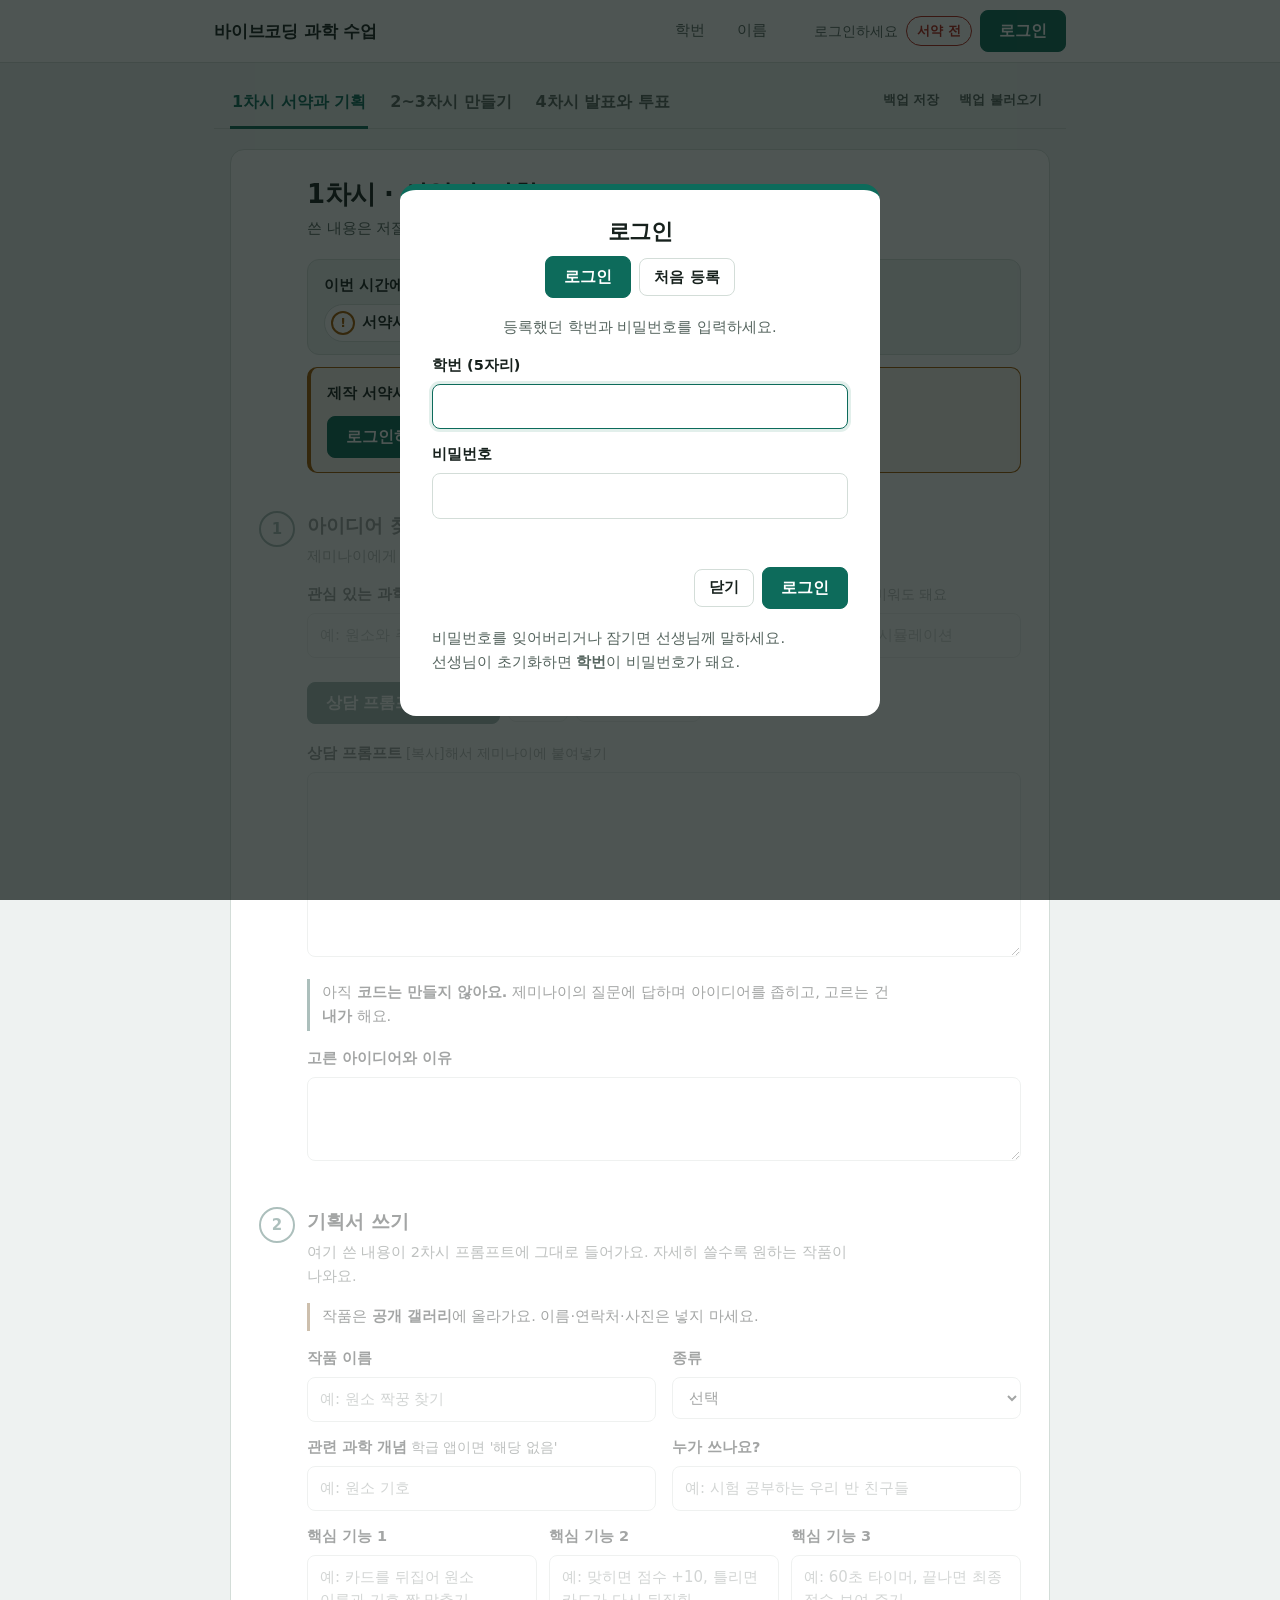
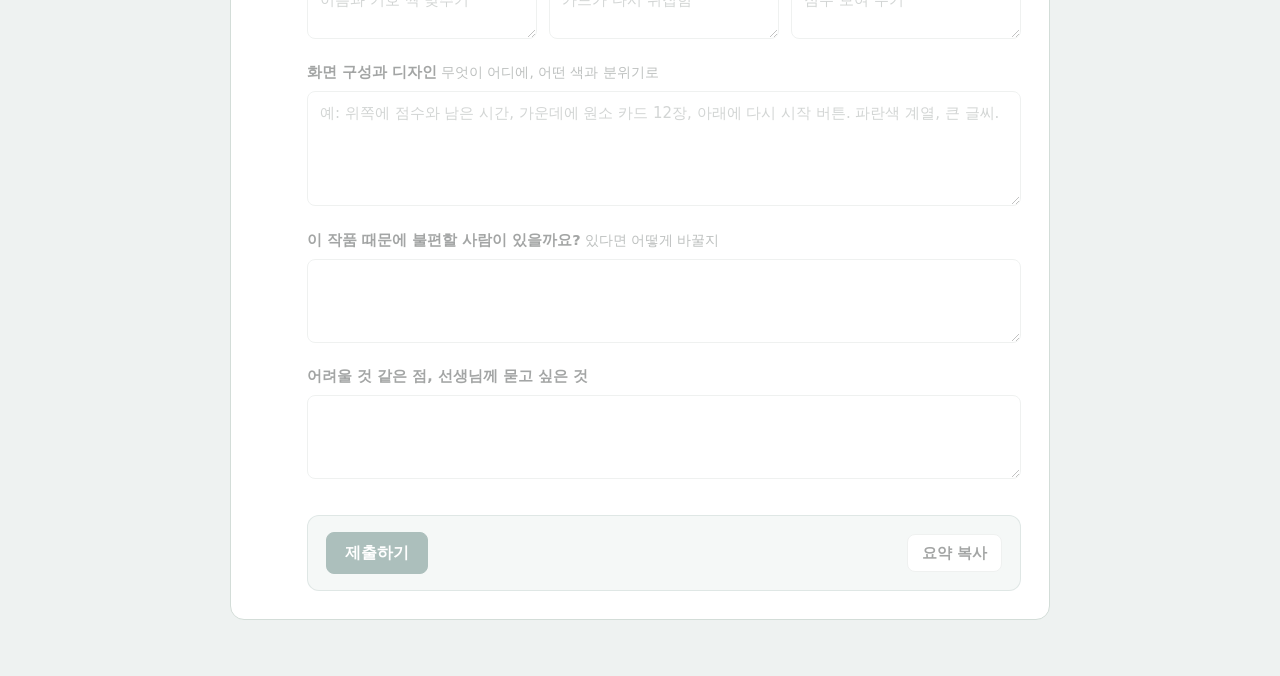
==== commit fe126b18: "Merge pull request #7 from 176-oss-gallery/feature/app-readability 학생 앱 읽기 쉽게: 화면 정리, 할 일 목록, 학생 번호 " ====
--- a/site/index.html
+++ b/site/index.html
@@ -6,163 +6,240 @@
 <meta name="robots" content="noindex">
 <title>바이브코딩 과학 수업 도구</title>
 <style>
-:root{--bg:#f6f7fb;--card:#fff;--tx:#1f2430;--mut:#6b7280;--pri:#4f46e5;--pri2:#eef2ff;--bd:#d9dce6;--ok:#16a34a;--warn:#d97706;--bad:#dc2626}
-@media (prefers-color-scheme:dark){:root{--bg:#14161c;--card:#1e222b;--tx:#e8eaf0;--mut:#9aa3b2;--pri:#818cf8;--pri2:#262a45;--bd:#343a48}}
+/* 실험 순서지: 짙은 청록 한 가지 강조색, 서늘한 흰 바탕, 왼쪽 세로 단계줄 */
+:root{--bg:#eef2f1;--card:#fff;--tx:#17211d;--mut:#56655f;--line:#d3ddd8;--bd:#d3ddd8;--pri:#0d6b5b;--pri2:#e2efeb;--ok:#1e7a46;--warn:#a35a00;--bad:#b42318;--focus:#0d6b5b}
+@media (prefers-color-scheme:dark){:root{--bg:#0f1514;--card:#161f1d;--tx:#e6eeeb;--mut:#9db0a8;--line:#2b3a36;--bd:#2b3a36;--pri:#4cc2a6;--pri2:#1a2b27;--ok:#5bd08b;--warn:#f0a43a;--bad:#ff7a6b;--focus:#4cc2a6}}
 *{box-sizing:border-box}
 [hidden]{display:none!important}
-body{margin:0;font-family:"Noto Sans KR","Malgun Gothic",system-ui,sans-serif;background:var(--bg);color:var(--tx);line-height:1.55;word-break:keep-all}
-header{background:var(--card);border-bottom:1px solid var(--bd);padding:10px 16px;display:flex;flex-wrap:wrap;gap:8px;align-items:center;position:sticky;top:0;z-index:5}
-header h1{font-size:17px;margin:0 auto 0 0}
-.who{display:flex;align-items:center;gap:6px;flex-wrap:nowrap}
-header input[type=text]{width:84px;padding:5px 8px}
-#sname{width:92px}
-.who #idinfo{white-space:nowrap}
-.bk{margin-left:auto;display:flex;gap:6px;align-items:center;padding-bottom:4px;flex-wrap:wrap}
-nav .bk .btn{font-size:13px}
-@media(max-width:620px){.who{flex-wrap:wrap;width:100%}header h1{width:100%}}
-#idinfo{font-size:13px;color:var(--mut)}#idinfo.err{color:var(--bad)}
-.chip{font-size:13px;padding:3px 10px;border-radius:99px;border:1px solid var(--bd)}
-.chip.ok{background:#dcfce7;color:#166534;border-color:#86efac}.chip.no{background:#fee2e2;color:#991b1b;border-color:#fca5a5}
-nav{display:flex;gap:6px;padding:10px 16px 0;flex-wrap:wrap;max-width:1100px;margin:0 auto}
-nav button{border:1px solid var(--bd);background:var(--card);color:var(--tx);padding:9px 16px;border-radius:8px 8px 0 0;font-size:15px;cursor:pointer}
-nav button.on{background:var(--pri);color:#fff;border-color:var(--pri);font-weight:700}
-main{padding:0 16px 40px;max-width:1100px;margin:0 auto}
-section.tab{display:none;background:var(--card);border:1px solid var(--bd);border-radius:0 10px 10px 10px;padding:16px}
+html{-webkit-text-size-adjust:100%}
+body{margin:0;font-family:"Pretendard","Noto Sans KR","Noto Sans CJK KR","Malgun Gothic","Apple SD Gothic Neo",system-ui,sans-serif;font-size:16px;background:var(--bg);color:var(--tx);line-height:1.65;word-break:keep-all;overflow-wrap:anywhere}
+b,strong{font-weight:700}
+:focus-visible{outline:3px solid var(--focus);outline-offset:2px}
+
+/* 머리글: 왼쪽 앱 이름, 오른쪽 로그인한 학생 */
+header{background:var(--card);border-bottom:1px solid var(--line);padding:10px max(16px,calc((100vw - 852px)/2));display:flex;flex-wrap:wrap;gap:8px 16px;align-items:center;position:sticky;top:0;z-index:5}
+header h1{font-size:17px;font-weight:800;margin:0 auto 0 0;letter-spacing:-.01em}
+.who{display:flex;align-items:center;gap:8px;flex-wrap:wrap}
+header input[type=text]{border:0;background:transparent;padding:0;font-weight:700;font-size:15px;color:var(--tx);width:5.2ch;pointer-events:none}
+header #sname{width:4.6em}
+header input::placeholder{color:var(--mut);font-weight:400}
+#idinfo{font-size:14px;color:var(--mut);white-space:nowrap}#idinfo.err{color:var(--bad)}
+.chip{font-size:13px;font-weight:700;padding:3px 10px;border-radius:99px;border:1px solid}
+.chip.ok{color:var(--ok);border-color:currentColor}.chip.no{color:var(--bad);border-color:currentColor}
+header .btn{padding:6px 12px}
+
+/* 차시 탭: 밑줄로 지금 차시 표시, 백업은 오른쪽에 작게 */
+nav{display:flex;gap:4px 20px;flex-wrap:wrap;align-items:flex-end;max-width:852px;margin:0 auto;padding:18px 16px 0;border-bottom:1px solid var(--line)}
+nav button[data-t]{border:0;background:none;color:var(--mut);padding:8px 2px 10px;font:inherit;font-size:16px;font-weight:700;cursor:pointer;border-bottom:3px solid transparent;margin-bottom:-1px}
+nav button[data-t]:hover{color:var(--tx)}
+nav button[data-t].on{color:var(--pri);border-bottom-color:var(--pri)}
+.bk{margin-left:auto;display:flex;gap:4px;align-items:center;padding-bottom:8px}
+.bk .btn{border:0;padding:4px 8px;font-size:13px;font-weight:600;color:var(--mut);background:none}
+.bk .btn:hover{color:var(--tx);background:var(--pri2)}
+
+/* 본문: 좁은 한 단, 왼쪽에 단계 번호 줄 */
+main{max-width:852px;margin:0 auto;padding:20px 16px 56px}
+section.tab{display:none;background:var(--card);border:1px solid var(--line);border-radius:14px;padding:28px 28px 28px 76px;position:relative;counter-reset:step}
 section.tab.on{display:block}
-.galbox{border:1px solid var(--bd);border-radius:10px;overflow:hidden;margin:6px 0 16px;background:#fff}
+h2{margin:0 0 6px;font-size:26px;font-weight:800;letter-spacing:-.02em;line-height:1.3}
+h3{counter-increment:step;position:relative;margin:40px 0 6px;font-size:19px;font-weight:800;line-height:1.35}
+h3::before{content:counter(step);position:absolute;left:-48px;top:-2px;width:32px;height:32px;border-radius:50%;background:var(--card);border:2px solid var(--pri);color:var(--pri);font-size:15px;font-weight:800;display:flex;align-items:center;justify-content:center}
+h3 small{font-size:14px;font-weight:600;color:var(--mut);margin-left:6px}
+.sub{color:var(--mut);font-size:14.5px;margin:0 0 14px;max-width:62ch}
+.fld{margin-bottom:14px}
+.fld label{font-size:14.5px;font-weight:700;color:var(--tx);display:block;margin-bottom:6px}
+input[type=text],input[type=number],input[type=password],textarea,select{width:100%;padding:10px 12px;border:1px solid var(--line);border-radius:8px;background:var(--card);color:var(--tx);font:inherit;font-size:15px;line-height:1.55}
+input:focus,textarea:focus,select:focus{outline:none;border-color:var(--pri);box-shadow:0 0 0 3px var(--pri2)}
+textarea{resize:vertical;min-height:84px}
+::placeholder{color:#8a9893}
+.g2{display:grid;grid-template-columns:1fr 1fr;gap:0 16px}.g3{display:grid;grid-template-columns:repeat(3,1fr);gap:0 12px}
+
+/* 버튼: 채운 버튼은 그 단계의 주된 일 하나, 나머지는 조용하게 */
+.btn{border:1px solid var(--line);background:var(--card);color:var(--tx);padding:8px 14px;border-radius:8px;cursor:pointer;font:inherit;font-size:14.5px;font-weight:600;display:inline-flex;align-items:center;gap:6px;text-decoration:none;line-height:1.3;min-height:38px}
+.btn:hover{border-color:var(--pri);color:var(--pri)}
+.btn.p{background:var(--pri);color:#fff;border-color:var(--pri);padding:10px 18px;font-size:15.5px;font-weight:700}
+.btn.p:hover{filter:brightness(1.08);color:#fff}
+@media (prefers-color-scheme:dark){.btn.p,.btn.p:hover{color:#06231d}}
+.btn[disabled],.btn.off{opacity:.45;pointer-events:none}
+.row{display:flex;gap:8px;flex-wrap:wrap;margin:10px 0 18px;align-items:center}
+
+/* 제출 칸: 차시 끝, 투표, 게임 제출 */
+.dock{margin:28px 0 0;padding:16px 18px;border-radius:12px;background:var(--pri2);border:1px solid color-mix(in srgb,var(--pri) 30%,transparent)}
+.dock .st{flex:1 1 220px;font-size:14.5px;color:var(--mut);margin:0}
+.dock.in{margin-top:12px}
+
+/* 안내 글: 상자 대신 왼쪽 선 */
+.notice{border-left:3px solid var(--pri);padding:2px 0 2px 12px;font-size:14.5px;margin:12px 0 16px;color:var(--tx);max-width:66ch}
+.notice.warn{border-left-color:var(--warn)}
+#signbox,.signbanner{border:1px solid var(--warn);border-left-width:4px;border-radius:10px;padding:14px 16px;background:color-mix(in srgb,var(--warn) 8%,var(--card));max-width:none}
+#signbox .row{margin:10px 0 0}
+.lock{opacity:.4;pointer-events:none;filter:grayscale(.5)}
+
+/* 예시·기획서 요약 */
+.bad,.good{padding:12px 14px;border-radius:10px;font-size:14.5px;border:1px solid var(--line);border-top:3px solid}
+.bad{border-top-color:var(--bad)}.good{border-top-color:var(--ok)}
+
+.plan{border:1px solid var(--line);border-radius:10px;margin:16px 0;overflow:hidden}
+.plan h4{margin:0;padding:10px 14px;background:var(--pri2);font-size:14.5px;display:flex;justify-content:space-between;gap:8px;flex-wrap:wrap;align-items:center}
+.plan dl{margin:0;padding:10px 14px 12px;display:grid;grid-template-columns:max-content 1fr;gap:6px 14px;font-size:14.5px}
+.plan dt{color:var(--mut)}.plan dd{margin:0;white-space:pre-wrap;min-width:0}.plan dd.miss{color:var(--bad)}
+.plan .go{font-size:13.5px;font-weight:600;color:var(--pri);background:none;border:0;cursor:pointer;text-decoration:underline;padding:0}
+
+/* 펼침 상자 */
+details{border:1px solid var(--line);border-radius:10px;padding:10px 14px;margin:10px 0}
+details[open]{padding-bottom:4px}
+summary{cursor:pointer;font-weight:700;font-size:15px}
+details ul{margin:8px 0;padding-left:20px;font-size:14.5px}
+details .row{margin:10px 0}
+
+/* 표 */
+table{width:100%;border-collapse:collapse;font-size:14px}th,td{border:1px solid var(--line);padding:6px;vertical-align:top}th{background:var(--pri2);font-weight:700;text-align:left}
+td textarea{min-height:56px;border:none;background:transparent;padding:4px}
+td textarea:focus{box-shadow:none;background:var(--pri2)}
+.tbl{overflow-x:auto}.tbl table{min-width:640px}
+td .btn{min-height:32px;padding:4px 10px}
+
+/* 게임 점검 */
+.galbox{border:1px solid var(--line);border-radius:12px;overflow:hidden;margin:8px 0 8px;background:#fff}
 .galbox iframe{display:block;width:100%;height:min(78vh,720px);min-height:480px;border:0}
-h2{margin:0 0 4px;font-size:20px}h3{margin:22px 0 8px;font-size:16px;border-left:4px solid var(--pri);padding-left:8px}
-.sub{color:var(--mut);font-size:14px;margin:0 0 12px}
-.btn{border:1px solid var(--bd);background:var(--card);color:var(--tx);padding:7px 13px;border-radius:7px;cursor:pointer;font:inherit;font-size:13px;display:inline-block;text-decoration:none}
-.btn:hover{background:var(--pri2)}.btn.p{background:var(--pri);color:#fff;border-color:var(--pri)}.btn.p:hover{opacity:.9}
-.btn[disabled],.btn.off{opacity:.45;pointer-events:none}
-input[type=text],textarea,select{width:100%;padding:8px;border:1px solid var(--bd);border-radius:7px;background:var(--bg);color:var(--tx);font:inherit;font-size:14px}
-textarea{resize:vertical;min-height:60px}
-.plan{border:1px solid var(--bd);border-radius:8px;margin:12px 0;overflow:hidden}
-.plan h4{margin:0;padding:8px 12px;background:var(--pri2);font-size:14px;display:flex;justify-content:space-between;gap:8px;flex-wrap:wrap;align-items:center}
-.plan dl{margin:0;padding:6px 12px 10px;display:grid;grid-template-columns:max-content 1fr;gap:4px 12px;font-size:14px}
-.plan dt{color:var(--mut)}.plan dd{margin:0;white-space:pre-wrap;min-width:0}.plan dd.miss{color:var(--bad)}
-.plan .go{font-size:13px;font-weight:400;color:var(--pri);background:none;border:0;cursor:pointer;text-decoration:underline;padding:0}
-@media(max-width:560px){.plan dl{grid-template-columns:1fr}.plan dd{margin-bottom:6px}}
-.g2{display:grid;grid-template-columns:1fr 1fr;gap:12px}.g3{display:grid;grid-template-columns:repeat(3,1fr);gap:10px}
-@media(max-width:800px){.g2,.g3{grid-template-columns:1fr}}
-.fld{margin-bottom:8px}.fld label{font-size:13px;color:var(--mut);display:block;margin-bottom:2px}
-.bad,.good{padding:10px;border-radius:8px;font-size:14px}.bad{background:#fee2e233;border:1px solid var(--bad)}.good{background:#dcfce733;border:1px solid var(--ok)}
-.row{display:flex;gap:6px;flex-wrap:wrap;margin:8px 0;align-items:center}
-.notice{background:var(--pri2);border-radius:8px;padding:10px 12px;font-size:14px;margin:8px 0}
-.notice.warn{background:#fef3c733;border:1px solid var(--warn)}
-.lock{opacity:.35;pointer-events:none;filter:grayscale(.6)}
-table{width:100%;border-collapse:collapse;font-size:13px}th,td{border:1px solid var(--bd);padding:4px;vertical-align:top}th{background:var(--pri2)}
-td textarea{min-height:48px;border:none;background:transparent}
-.tbl{overflow-x:auto}.tbl table{min-width:640px}
-details{border:1px solid var(--bd);border-radius:8px;padding:8px 12px;margin:8px 0}summary{cursor:pointer;font-weight:600}
-.bar{height:18px;border-radius:9px;background:var(--pri2);border:1px solid var(--bd);overflow:hidden;position:relative}
+.bar{height:12px;border-radius:6px;background:var(--pri2);overflow:hidden;position:relative}
 .bar i{display:block;height:100%;width:0;background:var(--ok);transition:width .15s}
 .bar i.y{background:var(--warn)}.bar i.r{background:var(--bad)}
-.bar b{position:absolute;left:50%;top:0;bottom:0;width:2px;background:#0004}
-#barlbl{font-size:14px;margin:4px 0}
-#gwarn{margin:6px 0;padding-left:20px;font-size:14px;overflow-wrap:anywhere}#gwarn li.w{color:var(--warn)}#gwarn li.e{color:var(--bad)}#gwarn li.g{color:var(--ok);list-style:none;margin-left:-20px}
-#gcode{min-height:170px;font-family:Consolas,monospace;font-size:12px;white-space:pre}
-.ov{position:fixed;inset:0;background:#000b;display:none;align-items:center;justify-content:center;z-index:30;padding:12px}
+.bar b{position:absolute;left:50%;top:0;bottom:0;width:2px;background:#0003}
+#barlbl{font-size:14px;margin:6px 0}
+#gwarn{margin:6px 0;padding-left:20px;font-size:14.5px}#gwarn li{margin:2px 0}#gwarn li.w{color:var(--warn)}#gwarn li.e{color:var(--bad)}#gwarn li.g{color:var(--ok);list-style:none;margin-left:-20px}
+#gcode{min-height:180px;font-family:Consolas,"D2Coding",monospace;font-size:12.5px;white-space:pre}
+
+/* 팝업 */
+.ov{position:fixed;inset:0;background:rgba(10,20,17,.72);display:none;align-items:center;justify-content:center;z-index:30;padding:12px}
 .ov.on{display:flex}
-.pm{background:var(--card);width:min(860px,100%);max-height:96vh;overflow:auto;border-radius:16px;padding:clamp(16px,4vw,26px) clamp(14px,4vw,30px);border:4px solid var(--bad)}
-.pm h2{font-size:clamp(22px,6vw,30px);text-align:center;margin-bottom:6px}
-.pm .who{font-size:clamp(16px,4.4vw,20px);text-align:center;margin:4px 0 16px}
-.pm .pl label{display:flex;gap:12px;align-items:flex-start;font-size:clamp(16px,4.6vw,20px);padding:10px 12px;border-radius:10px;cursor:pointer;line-height:1.4}
+.pm{background:var(--card);width:min(860px,100%);max-height:96vh;overflow:auto;border-radius:16px;padding:clamp(18px,4vw,28px) clamp(16px,4vw,32px);border-top:6px solid var(--pri)}
+#pov .pm{border-top-color:var(--warn)}
+.pm h2{font-size:clamp(22px,6vw,28px);text-align:center;margin-bottom:6px}
+.pm .who{font-size:clamp(16px,4.4vw,19px);text-align:center;margin:4px 0 16px;display:block}
+.pm .pl label{display:flex;gap:12px;align-items:flex-start;font-size:clamp(16px,4.6vw,19px);padding:10px 12px;border-radius:10px;cursor:pointer;line-height:1.45}
 .pm .pl label:hover{background:var(--pri2)}
-.pm .pl input{width:26px;height:26px;margin-top:2px;flex:none}
-#sigc{width:100%;max-width:720px;height:auto;border:3px dashed var(--pri);border-radius:10px;background:#fff;touch-action:none;cursor:crosshair;display:block}
+.pm .pl input{width:24px;height:24px;margin-top:3px;flex:none;accent-color:var(--pri)}
+#sigc{width:100%;max-width:720px;height:auto;border:2px dashed var(--pri);border-radius:10px;background:#fff;touch-action:none;cursor:crosshair;display:block}
 #perr{color:var(--bad);font-weight:700;min-height:24px;margin:8px 0}
 #sumta{width:100%;height:50vh;font-size:13px}
-#toast{position:fixed;bottom:16px;right:16px;background:#111c;color:#fff;padding:8px 16px;border-radius:8px;font-size:14px;opacity:0;transition:.3s;z-index:40;max-width:80vw;pointer-events:none}
+#toast{position:fixed;bottom:18px;left:50%;transform:translateX(-50%);background:var(--tx);color:var(--card);padding:10px 18px;border-radius:10px;font-size:14.5px;font-weight:600;opacity:0;transition:opacity .25s;z-index:40;max-width:min(90vw,520px);pointer-events:none;text-align:center}
 #toast.on{opacity:1}
+
+/* 이번 시간에 할 일: 차시 맨 위의 짧은 순서 목록 */
+.todo{margin:18px 0 6px;padding:14px 16px 12px;border:1px solid var(--line);border-radius:12px;background:var(--bg)}
+.todo b{display:block;font-size:14.5px;margin-bottom:6px}
+.todo ol{list-style:none;margin:0;padding:0;display:flex;flex-wrap:wrap;gap:6px 8px}
+.todo li a{display:inline-flex;align-items:center;gap:7px;padding:6px 12px 6px 6px;border-radius:99px;background:var(--card);border:1px solid var(--line);color:var(--tx);text-decoration:none;font-size:14.5px;font-weight:600}
+.todo li a:hover{border-color:var(--pri)}
+.todo li a i{font-style:normal;width:24px;height:24px;border-radius:50%;border:2px solid var(--pri);color:var(--pri);display:inline-flex;align-items:center;justify-content:center;font-size:12.5px;font-weight:800}
+.todo li.go a i{border-color:var(--warn);color:var(--warn)}
+.todo li.done a{color:var(--mut)}
+.todo li.done a i{background:var(--pri);color:var(--card);font-size:0}
+.todo li.done a i::after{content:"\2713";font-size:13px}
+.fld label .h{font-weight:400;color:var(--mut);font-size:13.5px;margin-left:4px}
+h3{scroll-margin-top:84px}
+@media(max-width:800px){.g2,.g3{grid-template-columns:1fr}}
+@media(max-width:640px){
+  header h1{width:100%;font-size:16px}
+  nav{gap:0 14px;padding-top:12px}nav button[data-t]{font-size:15px}
+  .bk{width:100%;margin-left:0;padding:0 0 6px}
+  main{padding:12px 10px 40px}
+  section.tab{padding:20px 16px 22px 52px;border-radius:12px}
+  h2{font-size:22px}h3{font-size:17px}
+  h3::before{left:-40px;width:28px;height:28px;font-size:14px}
+  .plan dl{grid-template-columns:1fr}.plan dd{margin-bottom:6px}
+}
+@media (prefers-reduced-motion:reduce){*{transition:none!important}}
 </style>
 </head>
 <body>
 <header>
-  <h1>🧪 바이브코딩 과학 수업 도구</h1>
+  <h1>바이브코딩 과학 수업</h1>
   <div class="who">
     <input type="text" id="sid" data-k="sid" placeholder="학번" readonly tabindex="-1" aria-label="로그인한 학번">
     <input type="text" id="sname" data-k="sname" placeholder="이름" readonly tabindex="-1" aria-label="로그인한 이름">
     <span id="idinfo"></span>
     <span id="pchip" class="chip no">서약 전</span>
-    <button class="btn p" id="loginbtn" type="button">🔑 로그인</button>
+    <button class="btn p" id="loginbtn" type="button">로그인</button>
     <button class="btn" id="logoutbtn" type="button" hidden>로그아웃</button>
   </div>
 </header>
 <nav id="nav">
-  <button class="on" data-t="t1">1차시 · 서약 &amp; 기획</button>
-  <button data-t="t2">2~3차시 · 만들기 &amp; 수정</button>
-  <button data-t="t3">4차시 · 발표 &amp; 투표</button>
+  <button class="on" data-t="t1">1차시 서약과 기획</button>
+  <button data-t="t2">2~3차시 만들기</button>
+  <button data-t="t3">4차시 발표와 투표</button>
   <div class="bk">
-    <button class="btn" onclick="saveAll()">💾 백업 저장</button>
-    <label class="btn">📂 백업 불러오기<input type="file" accept=".json" hidden onchange="loadAll(this)"></label>
+    <button class="btn" onclick="saveAll()">백업 저장</button>
+    <label class="btn">백업 불러오기<input type="file" accept=".json" hidden onchange="loadAll(this)"></label>
   </div>
 </nav>
 <main>
 
 <!-- ===== 1차시 ===== -->
 <section class="tab on" id="t1">
-  <h2>1차시 · 서약 &amp; 기획</h2>
-  <p class="sub">위쪽 <b>[로그인]</b>을 먼저 누르세요(처음이면 [처음 등록]). 입력한 내용은 이 브라우저에 자동 저장됩니다. 끝나면 [제출하기]를 누르세요. 고쳐서 다시 제출하면 마지막 제출이 쓰여요.</p>
+  <h2>1차시 · 서약과 기획</h2>
+  <p class="sub">쓴 내용은 저절로 저장돼요. 아래 순서대로 하고, 마지막에 제출하면 끝이에요.</p>
+  <div class="todo" role="navigation" aria-label="이번 시간에 할 일"><b>이번 시간에 할 일</b><ol><li data-todo="sign"><a href="#signbox"><i>!</i>서약서 서명</a></li><li data-todo=""><a href="#s1-1"><i>1</i>아이디어 찾기</a></li><li data-todo=""><a href="#s1-2"><i>2</i>기획서 쓰기</a></li><li data-todo="t1"><a href="#nb_t1"><i>✓</i>제출하기</a></li></ol></div>
 
   <div class="notice warn" id="signbox">
-    <b>📜 제작 서약서에 서명해야 활동을 시작할 수 있어요.</b>
-    <div class="row"><button class="btn p" id="signbtn" onclick="openPledge()">✍ 서약서 서명하기</button><span id="signstate"></span></div>
+    <b>제작 서약서에 서명해야 활동을 시작할 수 있어요.</b>
+    <div class="row"><button class="btn p" id="signbtn" onclick="openPledge()">서약서 서명하기</button><span id="signstate"></span></div>
   </div>
 
   <div id="t1body" class="lock">
-  <h3>활동 1. 아이디어 찾기 (제미나이와 상의하기)</h3>
-  <p class="sub">무엇을 만들지 정하기 어려우면 제미나이에게 아이디어를 물어보세요. 이미 정했다면 건너뛰고 활동 2로 가도 돼요.</p>
+  <h3 id="s1-1">아이디어 찾기 <small>이미 정했으면 건너뛰어요</small></h3>
+  <p class="sub">제미나이에게 무엇을 만들지 같이 고민해 달라고 해요.</p>
   <div class="g2">
     <div class="fld"><label>관심 있는 과학 단원이나 주제</label><input type="text" id="i1" data-k="i_topic" placeholder="예: 원소와 주기율표, 소화 기관, 전기 회로"></div>
-    <div class="fld"><label>좋아하는 게임·앱 종류 (모르면 비워도 돼요)</label><input type="text" id="i2" data-k="i_like" placeholder="예: 퀴즈, 짝 맞추기, 키우기, 시뮬레이션"></div>
+    <div class="fld"><label>좋아하는 게임·앱 종류<span class="h">모르면 비워도 돼요</span></label><input type="text" id="i2" data-k="i_like" placeholder="예: 퀴즈, 짝 맞추기, 키우기, 시뮬레이션"></div>
   </div>
   <div class="row">
-    <button class="btn p" onclick="composeIdea()">💬 상담 프롬프트 만들기</button>
-    <button class="btn" onclick="copyText('ideap')">📋 복사</button>
-    <a class="btn" href="https://gemini.google.com" target="_blank" rel="noopener">↗ 제미나이 열기</a>
-  </div>
-  <div class="fld"><label>상담 프롬프트 (복사해서 제미나이에 붙여넣으세요)</label><textarea id="ideap" data-k="idea_prompt" rows="7"></textarea></div>
-  <div class="notice">💡 이 단계에서는 <b>코드를 만들지 않고</b> 아이디어만 상의해요. 제미나이가 묻는 질문에 답하면서 아이디어를 좁혀 보세요. 어떤 아이디어로 할지는 <b>내가</b> 정해요.</div>
-  <div class="fld"><label>제미나이와 상의한 결과: 고른 아이디어와 고른 이유</label><textarea data-k="idea_pick" data-l="아이디어 상담 결과 (고른 아이디어와 이유)"></textarea></div>
-
-  <h3>활동 2. 작품 기획서</h3>
-  <p class="sub">여기 쓴 내용이 2차시에 제미나이에게 보낼 프롬프트로 자동으로 들어가요. 구체적으로 쓸수록 원하는 작품이 나와요.</p>
-  <div class="notice warn">🌐 완성된 작품은 <b>공개 갤러리</b>에 올라갈 수 있어요. 실명, 연락처, 사진 같은 개인정보는 넣지 마세요.</div>
+    <button class="btn p" onclick="composeIdea()">상담 프롬프트 만들기</button>
+    <button class="btn" onclick="copyText('ideap')">복사</button>
+    <a class="btn" href="https://gemini.google.com" target="_blank" rel="noopener">제미나이 열기</a>
+  </div>
+  <div class="fld"><label>상담 프롬프트<span class="h">[복사]해서 제미나이에 붙여넣기</span></label><textarea id="ideap" data-k="idea_prompt" rows="7"></textarea></div>
+  <div class="notice">아직 <b>코드는 만들지 않아요.</b> 제미나이의 질문에 답하며 아이디어를 좁히고, 고르는 건 <b>내가</b> 해요.</div>
+  <div class="fld"><label>고른 아이디어와 이유</label><textarea data-k="idea_pick" data-l="아이디어 상담 결과 (고른 아이디어와 이유)"></textarea></div>
+
+  <h3 id="s1-2">기획서 쓰기</h3>
+  <p class="sub">여기 쓴 내용이 2차시 프롬프트에 그대로 들어가요. 자세히 쓸수록 원하는 작품이 나와요.</p>
+  <div class="notice warn">작품은 <b>공개 갤러리</b>에 올라가요. 이름·연락처·사진은 넣지 마세요.</div>
   <div class="g2">
     <div class="fld"><label>작품 이름</label><input type="text" data-k="title" data-l="작품 이름" placeholder="예: 원소 짝꿍 찾기"></div>
     <div class="fld"><label>종류</label><select data-k="kind" data-l="종류"><option value="">선택</option><option>과학 개념 게임</option><option>학급 도우미 앱</option><option>시뮬레이터</option><option>기타</option></select></div>
-    <div class="fld"><label>관련 과학 개념 (학급 앱이면 '해당 없음')</label><input type="text" data-k="concept" data-l="관련 과학 개념" placeholder="예: 원소 기호"></div>
-    <div class="fld"><label>사용자 (누가, 언제 쓰나요?)</label><input type="text" data-k="user" data-l="사용자" placeholder="예: 시험 공부하는 우리 반 친구들"></div>
+    <div class="fld"><label>관련 과학 개념<span class="h">학급 앱이면 '해당 없음'</span></label><input type="text" data-k="concept" data-l="관련 과학 개념" placeholder="예: 원소 기호"></div>
+    <div class="fld"><label>누가 쓰나요?</label><input type="text" data-k="user" data-l="사용자" placeholder="예: 시험 공부하는 우리 반 친구들"></div>
   </div>
   <div class="g3">
     <div class="fld"><label>핵심 기능 1</label><textarea data-k="feat1" placeholder="예: 카드를 뒤집어 원소 이름과 기호 짝 맞추기" data-l="핵심 기능 1"></textarea></div>
     <div class="fld"><label>핵심 기능 2</label><textarea data-k="feat2" placeholder="예: 맞히면 점수 +10, 틀리면 카드가 다시 뒤집힘" data-l="핵심 기능 2"></textarea></div>
     <div class="fld"><label>핵심 기능 3</label><textarea data-k="feat3" placeholder="예: 60초 타이머, 끝나면 최종 점수 보여 주기" data-l="핵심 기능 3"></textarea></div>
   </div>
-  <div class="fld"><label>화면 구성과 디자인 (글로 설명하세요: 무엇이 어디에 있고, 어떤 색과 분위기인지)</label><textarea data-k="sketch" data-l="화면 구성과 디자인" rows="4" placeholder="예: 위쪽에 점수와 남은 시간, 가운데에 원소 카드 12장, 아래에 다시 시작 버튼. 파란색 계열, 큰 글씨."></textarea></div>
-  <div class="fld"><label>🤔 이 앱 때문에 불편하거나 기분 나쁠 사람이 있을까요? 있다면 어떻게 바꿀까요?</label><textarea data-k="harm" data-l="불편할 사람 점검"></textarea></div>
-  <div class="fld"><label>예상되는 어려움 / 선생님께 묻고 싶은 것</label><textarea data-k="worry" data-l="어려움"></textarea></div>
-  <div class="row">
-    <button class="btn p" id="nb_t1" onclick="submitNote('t1','1차시 기획')">📤 제출하기</button>
-    <button class="btn" onclick="copySum('t1','1차시 기획')">📋 요약 복사(백업)</button>
-    <span class="sub" id="ns_t1" aria-live="polite"></span>
+  <div class="fld"><label>화면 구성과 디자인<span class="h">무엇이 어디에, 어떤 색과 분위기로</span></label><textarea data-k="sketch" data-l="화면 구성과 디자인" rows="4" placeholder="예: 위쪽에 점수와 남은 시간, 가운데에 원소 카드 12장, 아래에 다시 시작 버튼. 파란색 계열, 큰 글씨."></textarea></div>
+  <div class="fld"><label>이 작품 때문에 불편할 사람이 있을까요?<span class="h">있다면 어떻게 바꿀지</span></label><textarea data-k="harm" data-l="불편할 사람 점검"></textarea></div>
+  <div class="fld"><label>어려울 것 같은 점, 선생님께 묻고 싶은 것</label><textarea data-k="worry" data-l="어려움"></textarea></div>
+  <div class="row dock">
+    <button class="btn p" id="nb_t1" onclick="submitNote('t1','1차시 기획')">제출하기</button>
+    <p class="st" id="ns_t1" aria-live="polite"></p>
+    <button class="btn" onclick="copySum('t1','1차시 기획')">요약 복사</button>
   </div>
   </div>
 </section>
 
 <!-- ===== 2~3차시 ===== -->
 <section class="tab" id="t2">
-  <h2>2~3차시 · 만들기 &amp; 수정</h2>
+  <h2>2~3차시 · 만들고 고치기</h2>
   <div class="notice warn signbanner">먼저 <b>로그인하고 1차시에서 서약서에 서명</b>해야 제출과 게임 내보내기를 쓸 수 있어요.</div>
-  <p class="sub">제미나이(Canvas)에서 작품을 만들고, 고치고, 이곳에는 기록을 남겨요.</p>
-
-  <details open><summary>🛡 기본 안전 문구 — 제미나이 새 대화를 시작할 때 맨 앞에 붙여넣으세요</summary>
+  <p class="sub">작품은 제미나이 Canvas에서 만들고, 여기에는 기록을 남겨요.</p>
+  <div class="todo" role="navigation" aria-label="이번 시간에 할 일"><b>이번 시간에 할 일</b><ol><li data-todo=""><a href="#s2-1"><i>1</i>프롬프트 만들기</a></li><li data-todo=""><a href="#s2-2"><i>2</i>제작 일지</a></li><li data-todo=""><a href="#s2-3"><i>3</i>친구 작품 피드백</a></li><li data-todo=""><a href="#s2-4"><i>4</i>작품 점검</a></li><li data-todo="game"><a href="#s2-5"><i>5</i>게임 제출</a></li><li data-todo="t2"><a href="#nb_t2"><i>✓</i>기록 제출</a></li></ol></div>
+
+  <details open><summary>안전 문구: 제미나이 새 대화를 시작할 때 맨 앞에 붙여넣기</summary>
     <textarea id="safe" readonly rows="4"></textarea>
-    <div class="row"><button class="btn" onclick="copyText('safe')">📋 안전 문구 복사</button><a class="btn" href="https://gemini.google.com" target="_blank" rel="noopener">↗ 제미나이 열기</a></div>
+    <div class="row"><button class="btn" onclick="copyText('safe')">안전 문구 복사</button><a class="btn" href="https://gemini.google.com" target="_blank" rel="noopener">제미나이 열기</a></div>
   </details>
-  <details><summary>🛠 오류 해결 체크리스트</summary>
+  <details><summary>잘 안 될 때 확인할 것</summary>
     <ul>
       <li><b>화면이 안 나와요:</b> 코드를 처음(&lt;!DOCTYPE)부터 끝(&lt;/html&gt;)까지 전부 복사했는지 확인</li>
       <li><b>버튼이 안 눌려요:</b> 제미나이에게 "○○ 버튼을 눌러도 반응이 없어. 고쳐줘"라고 말하기</li>
@@ -172,122 +249,123 @@
     </ul>
   </details>
 
-  <h3>프롬프트 완성하기 (2차시 시작)</h3>
-  <p class="sub">좋은 프롬프트 = <b>역할 + 목적 + 대상 + 기능 + 디자인</b>. 목적·대상·기능·디자인은 1차시 기획서에서 자동으로 가져와요. 역할과 추가 요구사항만 채우면 돼요.</p>
+  <h3 id="s2-1">프롬프트 만들기 <small>2차시</small></h3>
+  <p class="sub">좋은 프롬프트는 <b>역할 + 목적 + 대상 + 기능 + 디자인</b>이에요. 목적·대상·기능·디자인은 1차시 기획서에서 자동으로 가져와요. 역할과 추가 요구사항만 채우면 돼요.</p>
   <div class="g2">
-    <div class="bad"><b>❌ 나쁜 예</b><br>"과학 게임 만들어줘"<br><small>→ 무슨 과학? 누가? 어떻게? 알 수 없어요.</small></div>
-    <div class="good"><b>✅ 좋은 예</b><br>"너는 웹 개발자야. 중학생이 원소 기호를 외우도록 돕는 카드 짝 맞추기 게임을 HTML 한 파일로 만들어줘. 점수와 타이머가 있고, 밝고 귀여운 디자인으로."</div>
+    <div class="bad"><b>나쁜 예</b><br>"과학 게임 만들어줘"<br><small>→ 무슨 과학? 누가? 어떻게? 알 수 없어요.</small></div>
+    <div class="good"><b>좋은 예</b><br>"너는 웹 개발자야. 중학생이 원소 기호를 외우도록 돕는 카드 짝 맞추기 게임을 HTML 한 파일로 만들어줘. 점수와 타이머가 있고, 밝고 귀여운 디자인으로."</div>
   </div>
   <div class="plan" id="planview" aria-live="polite"></div>
   <div class="g2">
-    <div class="fld"><label>① 역할 (너는 ~야)</label><input type="text" id="f1" data-k="f_role" data-l="역할" placeholder="예: 웹 개발자, 과학 선생님 겸 게임 개발자"></div>
-    <div class="fld"><label>⑥ 추가 요구사항 (기획서에 없는 것, 없으면 비워도 돼요)</label><textarea id="f6" data-k="f_extra" data-l="추가 요구사항" rows="2" placeholder="예: 쉬움/어려움 난이도 선택, 정답이면 초록색으로 반짝"></textarea></div>
+    <div class="fld"><label>① 역할<span class="h">"너는 ~야"</span></label><input type="text" id="f1" data-k="f_role" data-l="역할" placeholder="예: 웹 개발자, 과학 선생님 겸 게임 개발자"></div>
+    <div class="fld"><label>⑥ 더 원하는 것<span class="h">없으면 비워도 돼요</span></label><textarea id="f6" data-k="f_extra" data-l="추가 요구사항" rows="2" placeholder="예: 쉬움/어려움 난이도 선택, 정답이면 초록색으로 반짝"></textarea></div>
   </div>
   <div class="row">
-    <button class="btn p" onclick="compose()">✨ 프롬프트로 합치기</button>
-    <button class="btn" onclick="copyP1()">📋 복사</button>
-    <a class="btn" href="https://gemini.google.com" target="_blank" rel="noopener">↗ 제미나이 열기</a>
-  </div>
-  <div class="fld"><label>완성된 프롬프트 (고쳐도 되지만 맨 끝 [개발 지침]과 [안전 규칙]은 지우지 마세요)</label><textarea id="prompt1" data-k="prompt1" data-l="완성된 프롬프트" rows="9"></textarea></div>
-  <div class="fld"><label>제미나이 결과를 보고: 마음에 든 점 / 고치고 싶은 점</label><textarea data-k="prompt_reflect" data-l="결과 평가"></textarea></div>
-
-  <h3>제작 일지 (2차시)</h3>
-  <p class="sub">내가 입력한 프롬프트와 결과, 다음에 고칠 점을 기록하세요.</p>
+    <button class="btn p" onclick="compose()">프롬프트로 합치기</button>
+    <button class="btn" id="copyp1" onclick="copyP1()">복사</button>
+    <a class="btn" href="https://gemini.google.com" target="_blank" rel="noopener">제미나이 열기</a>
+  </div>
+  <div class="fld"><label>완성된 프롬프트<span class="h">고쳐도 되지만 맨 끝 [개발 지침]과 [안전 규칙]은 남겨요</span></label><textarea id="prompt1" data-k="prompt1" data-l="완성된 프롬프트" rows="9"></textarea></div>
+  <div class="fld"><label>결과를 보고: 마음에 든 점, 고치고 싶은 점</label><textarea data-k="prompt_reflect" data-l="결과 평가"></textarea></div>
+
+  <h3 id="s2-2">제작 일지 쓰기 <small>2차시</small></h3>
+  <p class="sub">제미나이에 보낸 말, 결과, 다음에 고칠 점을 한 줄씩 적어요.</p>
   <div class="tbl" id="tb_log"></div>
   <div class="row"><button class="btn" onclick="addRow('log')">＋ 줄 추가</button></div>
 
-  <h3>피드백 카드 (3차시) · 친구 작품을 체험한 뒤 작성</h3>
+  <h3 id="s2-3">친구 작품에 피드백 <small>3차시</small></h3>
   <div class="tbl" id="tb_fb"></div>
   <div class="row"><button class="btn" onclick="addRow('fb')">＋ 카드 추가</button></div>
 
-  <h3>우리 작품 점검</h3>
-  <div class="fld"><label>🔬 과학 개념 설명이 정확한가요? (틀린 부분 → 고친 방법)</label><textarea data-k="sci_check" data-l="과학 개념 점검"></textarea></div>
+  <h3 id="s2-4">내 작품 점검하기</h3>
+  <div class="fld"><label>과학 개념이 정확한가요?<span class="h">틀린 부분과 고친 방법</span></label><textarea data-k="sci_check" data-l="과학 개념 점검"></textarea></div>
   <div class="fld"><label>받은 피드백 중 반영한 것</label><textarea data-k="applied" data-l="반영한 피드백"></textarea></div>
 
-  <h3>🎮 게임 내보내기 (제출 파일 만들기)</h3>
-  <p class="sub">Canvas에서 <b>전체 코드</b>를 복사해 아래에 붙여넣으세요. 크기와 문제 가능성을 점검한 뒤 제출용 .html 파일을 만들어요.</p>
+  <h3 id="s2-5">게임 제출하기</h3>
+  <p class="sub">Canvas의 <b>전체 코드</b>를 복사해 아래 큰 칸에 붙여넣으면, 앱이 먼저 점검해 줘요.</p>
   <div class="g2">
-    <div class="fld"><label>갤러리에 보일 게임 이름 (20자 이내)</label><input type="text" id="gtitle" data-k="g_title" data-l="갤러리 게임 이름" maxlength="20" placeholder="예: 원소 짝꿍 찾기"></div>
-    <div class="fld"><label>게임 설명 한 줄 (40자 이내)</label><input type="text" id="gdesc" data-k="g_desc" data-l="갤러리 게임 설명" maxlength="40" placeholder="예: 카드를 뒤집어 원소 이름과 기호를 짝지어요"></div>
-  </div>
-  <p class="sub">갤러리에는 게임의 <b>첫 화면</b>이 그림으로 나오고, 그 아래에 이름과 설명이 작게 나와요. 이름·설명에 내 이름이나 학번은 쓰지 마세요.</p>
+    <div class="fld"><label>게임 이름<span class="h">20자까지</span></label><input type="text" id="gtitle" data-k="g_title" data-l="갤러리 게임 이름" maxlength="20" placeholder="예: 원소 짝꿍 찾기"></div>
+    <div class="fld"><label>한 줄 설명<span class="h">40자까지</span></label><input type="text" id="gdesc" data-k="g_desc" data-l="갤러리 게임 설명" maxlength="40" placeholder="예: 카드를 뒤집어 원소 이름과 기호를 짝지어요"></div>
+  </div>
+  <p class="sub">갤러리에는 게임 첫 화면 그림 아래에 이름과 설명이 나와요. 내 이름·학번은 쓰지 마세요.</p>
   <textarea id="gcode" spellcheck="false" placeholder="여기에 코드를 붙여넣으세요 (<!DOCTYPE html> ... </html>)"></textarea>
   <div class="bar" style="margin-top:8px"><i id="barfill"></i><b></b></div>
   <div id="barlbl"></div>
   <ul id="gwarn"></ul>
-  <div class="row">
-    <button class="btn p" id="gsub" onclick="submitGame()" disabled>📤 선생님께 제출하기</button>
-    <button class="btn" id="gdl" onclick="dlGame()" disabled>⬇ .html 내려받기(백업)</button>
+  <div class="row dock in">
+    <button class="btn p" id="gsub" onclick="submitGame()" disabled>선생님께 제출하기</button>
+    <button class="btn" id="gdl" onclick="dlGame()" disabled>.html 내려받기</button>
     <button class="btn" onclick="$('gcode').value='';gcheck()">비우기</button>
   </div>
-  <p class="sub" id="gstate" aria-live="polite">[선생님께 제출하기]를 누르면 바로 제출돼요. 고쳐서 다시 제출하면 마지막 제출이 쓰이고, 이전 제출도 기록으로 남아요. 코드는 이 앱에 저장되지 않아요.</p>
-
-  <div class="row" style="margin-top:18px">
-    <button class="btn p" id="nb_t2" onclick="submitNote('t2','2~3차시 제작')">📤 기록 제출하기</button>
-    <button class="btn" onclick="copySum('t2','2~3차시 제작')">📋 요약 복사(백업)</button>
-    <span class="sub" id="ns_t2" aria-live="polite"></span>
+  <p class="sub" id="gstate" aria-live="polite" style="margin-top:10px">고쳐서 다시 제출하면 마지막 것이 쓰여요. 코드는 이 앱에 저장되지 않으니 Canvas에 남겨 두세요.</p>
+
+  <div class="row dock">
+    <button class="btn p" id="nb_t2" onclick="submitNote('t2','2~3차시 제작')">기록 제출하기</button>
+    <p class="st" id="ns_t2" aria-live="polite"></p>
+    <button class="btn" onclick="copySum('t2','2~3차시 제작')">요약 복사</button>
   </div>
 </section>
 
 <!-- ===== 4차시 ===== -->
 <section class="tab" id="t3">
-  <h2>4차시 · 발표 &amp; 투표</h2>
+  <h2>4차시 · 발표와 투표</h2>
   <div class="notice warn signbanner">먼저 <b>로그인하고 1차시에서 서약서에 서명</b>해야 제출과 투표를 할 수 있어요.</div>
-  <p class="sub">우리 반 친구들의 작품을 플레이해 보고, 투표하고, 소감을 남겨요.</p>
+  <p class="sub">우리 반 작품을 해 보고, 투표하고, 소감을 남겨요.</p>
+  <div class="todo" role="navigation" aria-label="이번 시간에 할 일"><b>이번 시간에 할 일</b><ol><li data-todo=""><a href="#galbox"><i>·</i>작품 해 보기</a></li><li data-todo="vote"><a href="#s3-1"><i>1</i>투표하기</a></li><li data-todo=""><a href="#s3-2"><i>2</i>소감 쓰기</a></li><li data-todo="t3"><a href="#nb_t3"><i>✓</i>소감 제출</a></li></ol></div>
   <div class="row">
-    <a class="btn" id="galbig" target="_blank" rel="noopener" hidden>↗ 우리 반 갤러리를 큰 화면으로 열기</a>
-  </div>
-  <p class="sub">투표는 <b>우리 반<span id="votecls"></span></b> 작품에서만 해요. 아래 갤러리에서 작품을 플레이하고, 번호를 기억해 두세요.</p>
+    <a class="btn" id="galbig" target="_blank" rel="noopener" hidden>우리 반 갤러리 큰 화면으로 열기</a>
+  </div>
+  <p class="sub"><b>우리 반<span id="votecls"></span></b> 작품을 해 보고, 마음에 든 작품의 <b>번호</b>를 기억해 두세요.</p>
   <div class="galbox" id="galbox" hidden><iframe id="galframe" title="우리 반 갤러리" loading="lazy"></iframe></div>
 
-  <h3>🗳 투표</h3>
-  <p class="sub">부문마다 <b>작품 번호</b> 하나를 적으세요(1~99). <b>내 작품은 고르지 마세요.</b> 다시 제출하면 마지막 투표가 쓰여요.</p>
+  <h3 id="s3-1">투표하기</h3>
+  <p class="sub">칸마다 작품 <b>번호</b> 하나를 적어요. <b>내 작품은 고르지 않아요.</b> 다시 내면 마지막 투표가 쓰여요.</p>
   <div class="g2">
-    <div class="fld"><label for="v_sci">과학적으로 가장 정확한 작품 (번호)</label><input type="number" id="v_sci" min="1" max="99" inputmode="numeric"></div>
-    <div class="fld"><label for="v_fun">가장 재미있는 작품 (번호)</label><input type="number" id="v_fun" min="1" max="99" inputmode="numeric"></div>
-    <div class="fld"><label for="v_creative">가장 창의적인 작품 (번호)</label><input type="number" id="v_creative" min="1" max="99" inputmode="numeric"></div>
-    <div class="fld"><label for="v_practical">가장 실용적인 작품 (번호)</label><input type="number" id="v_practical" min="1" max="99" inputmode="numeric"></div>
-  </div>
-  <div class="row">
-    <button class="btn p" id="vbtn" onclick="submitVote()">🗳 투표 제출</button>
-    <span class="sub" id="vstate" aria-live="polite"></span>
-  </div>
-
-  <h3>소감 &amp; 성찰</h3>
+    <div class="fld"><label for="v_sci">과학적으로 가장 정확한 작품</label><input type="number" id="v_sci" min="1" max="99" inputmode="numeric" placeholder="번호"></div>
+    <div class="fld"><label for="v_fun">가장 재미있는 작품</label><input type="number" id="v_fun" min="1" max="99" inputmode="numeric" placeholder="번호"></div>
+    <div class="fld"><label for="v_creative">가장 창의적인 작품</label><input type="number" id="v_creative" min="1" max="99" inputmode="numeric" placeholder="번호"></div>
+    <div class="fld"><label for="v_practical">가장 실용적인 작품</label><input type="number" id="v_practical" min="1" max="99" inputmode="numeric" placeholder="번호"></div>
+  </div>
+  <div class="row dock in">
+    <button class="btn p" id="vbtn" onclick="submitVote()">투표 제출</button>
+    <p class="st" id="vstate" aria-live="polite"></p>
+  </div>
+
+  <h3 id="s3-2">소감 쓰기</h3>
   <div class="fld"><label>가장 인상 깊은 작품과 이유</label><input type="text" data-k="r_best" data-l="인상 깊은 작품"></div>
   <div class="fld"><label>내가 만들며 배운 과학 개념</label><textarea data-k="r_sci" data-l="배운 과학 개념"></textarea></div>
-  <div class="fld"><label>AI에게 좋은 질문(프롬프트)을 하려면 어떻게 해야 할까?</label><textarea data-k="r_ai" data-l="AI 활용법"></textarea></div>
+  <div class="fld"><label>AI에게 잘 물어보려면 어떻게 해야 할까?</label><textarea data-k="r_ai" data-l="AI 활용법"></textarea></div>
   <div class="fld"><label>AI가 틀렸거나 아쉬웠던 점, 앞으로 만들고 싶은 것</label><textarea data-k="r_more" data-l="아쉬운 점/다음 계획"></textarea></div>
-  <div class="row">
-    <button class="btn p" id="nb_t3" onclick="submitNote('t3','4차시 성찰')">📤 소감 제출하기</button>
-    <button class="btn" onclick="copySum('t3','4차시 성찰')">📋 요약 복사(백업)</button>
-    <span class="sub" id="ns_t3" aria-live="polite"></span>
+  <div class="row dock">
+    <button class="btn p" id="nb_t3" onclick="submitNote('t3','4차시 성찰')">소감 제출하기</button>
+    <p class="st" id="ns_t3" aria-live="polite"></p>
+    <button class="btn" onclick="copySum('t3','4차시 성찰')">요약 복사</button>
   </div>
 </section>
 </main>
 
 <!-- 서명 팝업 -->
 <div id="pov" class="ov"><div class="pm" role="dialog" aria-modal="true" aria-labelledby="pt">
-  <h2 id="pt">📜 우리 반 제작 서약서</h2>
+  <h2 id="pt">우리 반 제작 서약서</h2>
   <p class="who"><b id="pwho"></b> 은(는) 바이브코딩 수업에서 다음을 약속합니다.</p>
   <div id="pl" class="pl"></div>
   <div class="fld" style="margin-top:12px"><label style="font-size:15px">① 위 항목에 모두 체크했다면, ② 본인 이름을 직접 입력하세요</label><input type="text" id="pname" autocomplete="off" style="font-size:20px;max-width:320px"></div>
   <label style="font-size:15px;color:var(--mut)">③ 아래 칸에 손가락이나 마우스로 서명하세요</label>
   <canvas id="sigc" width="720" height="200"></canvas>
   <div id="perr" role="alert"></div>
-  <div class="row"><button class="btn" id="sigclear">지우고 다시</button><span style="flex:1"></span><button class="btn" id="pcancel">취소</button><button class="btn p" id="pok" style="font-size:18px;padding:10px 24px">✍ 약속합니다</button></div>
+  <div class="row"><button class="btn" id="sigclear">지우고 다시</button><span style="flex:1"></span><button class="btn" id="pcancel">취소</button><button class="btn p" id="pok" style="font-size:18px;padding:10px 24px">약속합니다</button></div>
 </div></div>
 
 <!-- 요약 보기(복사가 안 될 때) -->
 <div id="sumov" class="ov"><div class="pm" style="border-color:var(--pri)">
-  <h2 style="font-size:20px">📋 아래 내용을 모두 선택해 복사하세요</h2>
+  <h2 style="font-size:20px">아래 내용을 모두 선택해 복사하세요</h2>
   <textarea id="sumta" readonly></textarea>
   <div class="row"><span style="flex:1"></span><button class="btn p" onclick="$('sumov').classList.remove('on')">닫기</button></div>
 </div></div>
 
 <!-- 로그인·처음 등록 -->
 <div id="aov" class="ov"><div class="pm" style="border-color:var(--pri);max-width:480px" role="dialog" aria-modal="true" aria-labelledby="at">
-  <h2 id="at" style="font-size:22px">🔑 로그인</h2>
+  <h2 id="at" style="font-size:22px">로그인</h2>
   <div class="row" style="justify-content:center"><button class="btn p" type="button" id="amlogin">로그인</button><button class="btn" type="button" id="amreg">처음 등록</button></div>
   <p class="sub" id="ahint" style="text-align:center"></p>
   <div class="fld"><label for="aid">학번 (5자리)</label><input type="text" id="aid" inputmode="numeric" maxlength="5" autocomplete="username"></div>
@@ -357,7 +435,7 @@
   return r}
 let amode='login';
 function setAuthMode(m){amode=m;const reg=m==='register';
-  $('at').textContent=reg?'🔑 처음 등록':'🔑 로그인';$('anamew').hidden=!reg;$('apw2w').hidden=!reg;
+  $('at').textContent=reg?'처음 등록':'로그인';$('anamew').hidden=!reg;$('apw2w').hidden=!reg;
   $('aok').textContent=reg?'등록하고 로그인':'로그인';$('amlogin').className='btn'+(reg?'':' p');$('amreg').className='btn'+(reg?' p':'');
   $('ahint').textContent=reg?'처음 한 번만 등록해요. 비밀번호는 4~20자, 나만 아는 것으로 정하세요. 쉬운 비밀번호(1234 등)나 학번·이름이 들어간 비밀번호는 안 돼요.':'등록했던 학번과 비밀번호를 입력하세요.';
   $('apw').autocomplete=reg?'new-password':'current-password'}
@@ -365,7 +443,7 @@
   $('aov').classList.add('on');document.body.style.overflow='hidden';setTimeout(()=>{($('aid').value?$('apw'):$('aid')).focus()},50)}
 function closeAuth(){$('aov').classList.remove('on');document.body.style.overflow=''}
 // 이 브라우저에 다른 학생의 기록이 남아 있을 때 비운다
-function resetLocal(){S={f:{},rows:{log:[{},{},{}],fb:[{},{}]}};document.querySelectorAll('[data-k]').forEach(el=>{el.value=''});$('gcode').value='';renderRows();save()}
+function resetLocal(){for(const k in DONE)delete DONE[k];S={f:{},rows:{log:[{},{},{}],fb:[{},{}]}};document.querySelectorAll('[data-k]').forEach(el=>{el.value=''});$('gcode').value='';renderRows();save()}
 async function doAuth(){
   const id=$('aid').value.trim(),pw=$('apw').value,err=m=>{$('aerr').textContent=m};
   if(!parseId(id))return err('학번은 숫자 5자리예요 (예: 20315)');
@@ -389,13 +467,13 @@
 ['aid','aname','apw','apw2'].forEach(i=>$(i).addEventListener('keydown',e=>{if(e.key==='Enter')doAuth()}));
 
 /* 학번 */
-function parseId(v){const m=(v||'').match(/^([1-3])(0[1-9]|1[0-6])(0[1-9]|[1-3]\d|40)$/);return m?{g:+m[1],c:+m[2],n:+m[3]}:null}
+function parseId(v){const m=(v||'').match(/^([1-3])(0[1-9]|1[0-6])(0[1-9]|[1-9]\d)$/);return m?{g:+m[1],c:+m[2],n:+m[3]}:null}
 function signed(){return !!(A.session&&S.f.pledge_done&&S.f.signed_id===S.f.sid&&S.f.signed_name===S.f.sname&&parseId(S.f.sid)&&(S.f.sname||'').trim())}
 function refresh(){
   const id=parseId(S.f.sid),info=$('idinfo');
   if(!S.f.sid)info.textContent='로그인하세요';else if(id){info.textContent=id.g+'학년 '+id.c+'반 '+id.n+'번';info.className=''}else{info.textContent='';info.className='err'}
   $('loginbtn').hidden=!!A.session;$('logoutbtn').hidden=!A.session;
-  $('signbtn').textContent=A.session?'✍ 서약서 서명하기':'🔑 로그인하기';
+  $('signbtn').textContent=A.session?'서약서 서명하기':'로그인하기';
   const ok=signed();
   if($('t3').classList.contains('on'))loadGallery();
   $('t1body').classList.toggle('lock',!ok);
@@ -403,6 +481,7 @@
   $('pchip').className='chip '+(ok?'ok':'no');$('pchip').textContent=ok?'서약 완료':'서약 전';
   $('signbox').style.display=ok?'none':'';
   $('signstate').textContent='';
+  markTodo();
   gcheck();
 }
 function bind(){
@@ -498,7 +577,11 @@
   const b=$('nb_'+sec),st=$('ns_'+sec);b.disabled=true;st.textContent='제출하는 중…';
   const r=await sapi('note',{section:sec,text});b.disabled=false;
   if(!r.ok){st.textContent='❌ '+r.message;toast(r.message,3500);return}
-  st.textContent='✅ 제출했어요 ('+fmtT(r.data.savedAt)+'). 고쳐서 다시 제출하면 마지막 것이 쓰여요.';toast('제출했어요!',2000)}
+  st.textContent='✅ 제출했어요 ('+fmtT(r.data.savedAt)+'). 고쳐서 다시 제출하면 마지막 것이 쓰여요.';DONE[sec]=true;markTodo();toast('제출했어요!',2000)}
+/* 이번 시간에 할 일: 끝낸 일에 체크 */
+const DONE={};
+function markTodo(){document.querySelectorAll('.todo li[data-todo]').forEach(li=>{const k=li.dataset.todo;if(!k)return;const d=k==='sign'?signed():!!DONE[k];li.classList.toggle('done',d);li.classList.toggle('go',k==='sign'&&!d)})}
+document.querySelectorAll('.todo a').forEach(a=>a.addEventListener('click',e=>{const t=document.getElementById(a.getAttribute('href').slice(1));if(!t)return;e.preventDefault();t.scrollIntoView({behavior:matchMedia('(prefers-reduced-motion: reduce)').matches?'auto':'smooth',block:'center'});if(t.focus&&t.tagName==='BUTTON')setTimeout(()=>t.focus({preventScroll:true}),300)}));
 /* 투표 */
 const VK=['sci','fun','creative','practical'];
 async function galleryNums(){
@@ -514,15 +597,15 @@
   $('vbtn').disabled=true;$('vstate').textContent='제출하는 중…';
   const r=await sapi('vote',{votes});$('vbtn').disabled=false;
   if(!r.ok){$('vstate').textContent='❌ '+r.message;toast(r.message,3500);return}
-  $('vstate').textContent='✅ 투표했어요 ('+fmtT(r.data.savedAt)+'). 바꾸고 싶으면 다시 제출하세요.';toast('투표했어요!',2000)}
+  $('vstate').textContent='✅ 투표했어요 ('+fmtT(r.data.savedAt)+'). 바꾸고 싶으면 다시 제출하세요.';DONE.vote=true;markTodo();toast('투표했어요!',2000)}
 // 로그인 뒤 내 제출 현황을 불러와 화면에 표시
 async function loadStatus(){
   const r=await sapi('status');if(!r.ok)return;
-  for(const sec of ['t1','t2','t3']){const at=r.data.notes&&r.data.notes[sec];$('ns_'+sec).textContent=at?'✅ 제출함 ('+fmtT(at)+')':'아직 제출하지 않았어요.'}
+  for(const sec of ['t1','t2','t3']){const at=r.data.notes&&r.data.notes[sec];DONE[sec]=!!at;$('ns_'+sec).textContent=at?'✅ 제출함 ('+fmtT(at)+')':'아직 제출하지 않았어요.'}
   const v=r.data.vote;
   if(v&&v.votes)for(const k of VK){if(v.votes[k]!=null)$('v_'+k).value=v.votes[k]}
   $('vstate').textContent=!r.data.voteOpen?'투표가 닫혀 있어요.':v?'✅ 투표함 ('+fmtT(v.at)+'). 바꾸려면 다시 제출하세요.':'아직 투표하지 않았어요.';
-  $('vbtn').disabled=!r.data.voteOpen}
+  DONE.vote=!!v;$('vbtn').disabled=!r.data.voteOpen;markTodo()}
 function copySum(sec,name){if(!ready())return;copyRaw(buildSum(sec,name),'복사됨!')}
 
 /* 서명 팝업 */
@@ -606,7 +689,7 @@
   const st=$('gstate');$('gsub').disabled=true;st.textContent='제출하는 중… (몇 초 걸릴 수 있어요. 창을 닫지 마세요)';
   const r=await sapi('submit',{html:t,requestId:rid()});$('gsub').disabled=false;gcheck();
   if(!r.ok){st.textContent='❌ '+r.message;toast(r.message,4000);return}
-  st.textContent='✅ 제출했어요! '+r.data.version+'번째 제출 ('+fmtT(r.data.submittedAt)+', '+fmt(r.data.size)+'). 고쳐서 다시 제출하면 마지막 제출이 쓰여요.';
+  DONE.game=true;markTodo();st.textContent='✅ 제출했어요! '+r.data.version+'번째 제출 ('+fmtT(r.data.submittedAt)+', '+fmt(r.data.size)+'). 고쳐서 다시 제출하면 마지막 제출이 쓰여요.';
   toast('제출했어요!',2500)}
 ['gcode','gtitle','gdesc'].forEach(i=>$(i).addEventListener('input',gcheck));
 
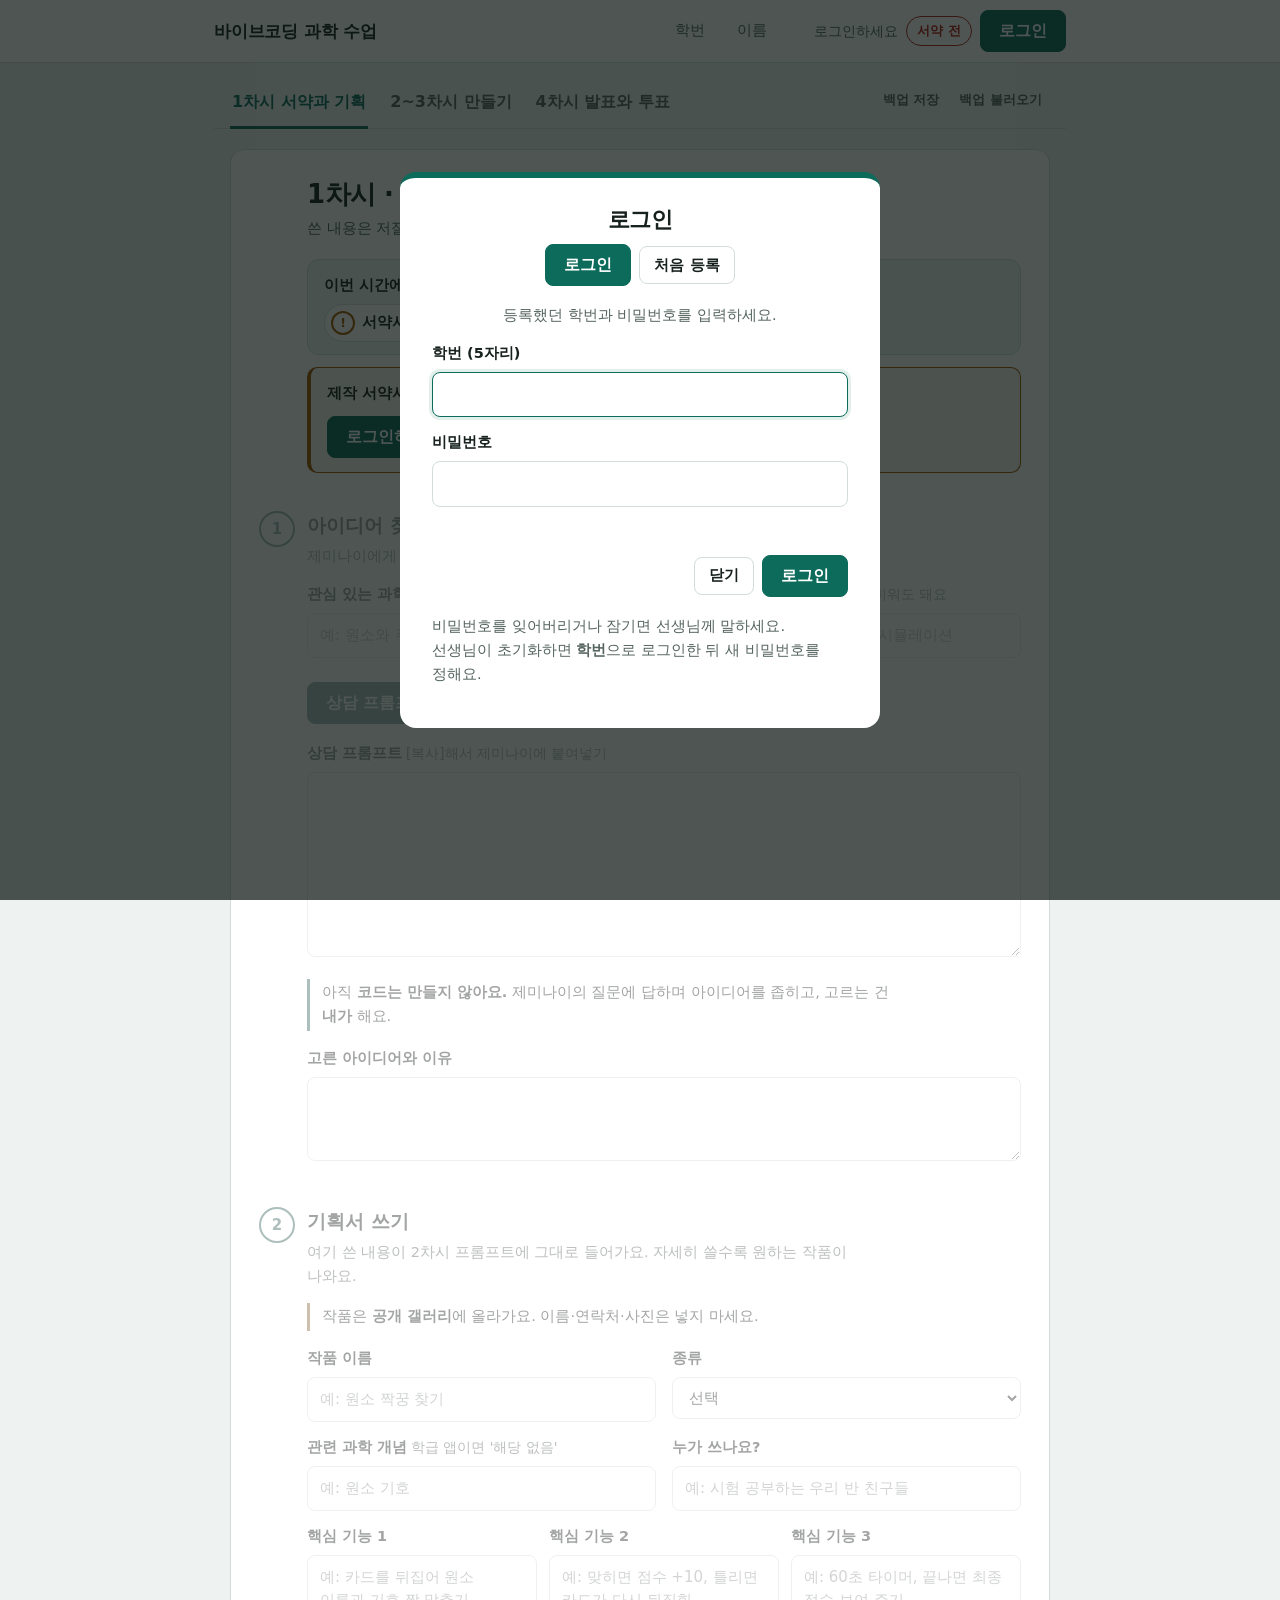
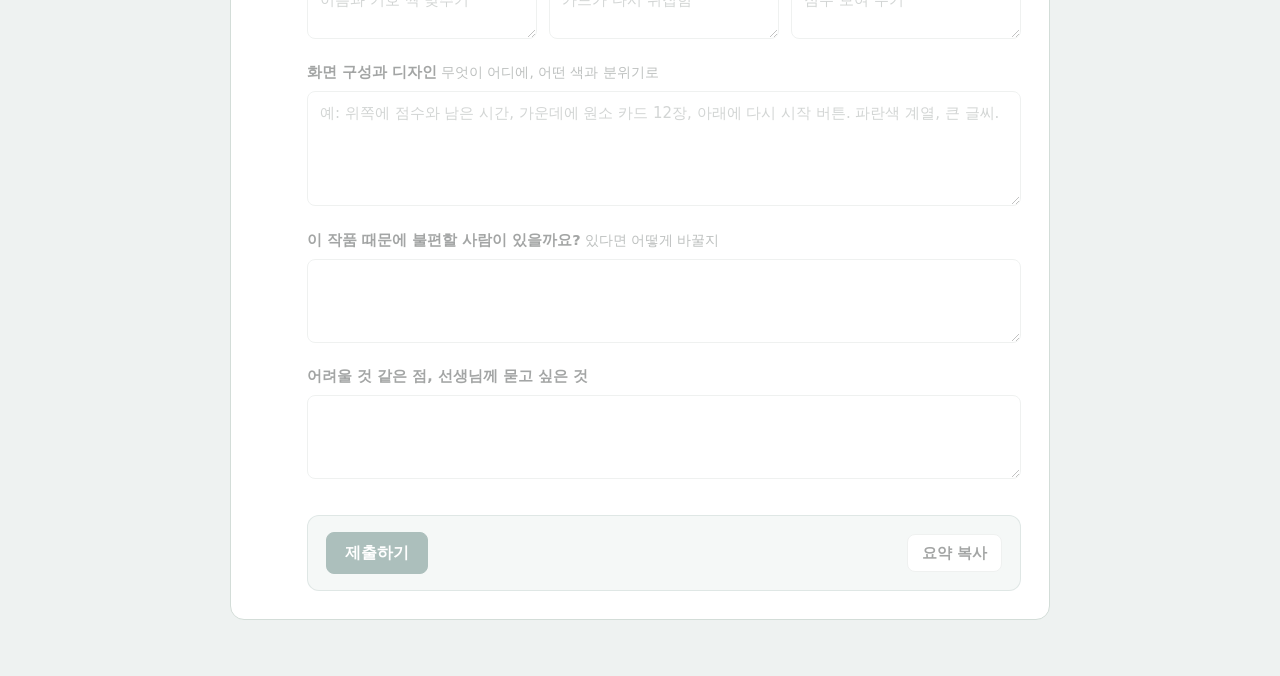
==== commit bcaeea67: "초기화한 학생은 새 비밀번호를 정해야 로그인, 비밀번호 규칙 없앰 - 선생님이 초기화하면 학생은 학번으로 로그인한 뒤 새 비밀번호 정하기 창에서 새로 정해야 들어감(학번 그대로는 " ====
--- a/site/index.html
+++ b/site/index.html
@@ -319,13 +319,9 @@
   <div class="galbox" id="galbox" hidden><iframe id="galframe" title="우리 반 갤러리" loading="lazy"></iframe></div>
 
   <h3 id="s3-1">투표하기</h3>
-  <p class="sub">칸마다 작품 <b>번호</b> 하나를 적어요. <b>내 작품은 고르지 않아요.</b> 다시 내면 마지막 투표가 쓰여요.</p>
-  <div class="g2">
-    <div class="fld"><label for="v_sci">과학적으로 가장 정확한 작품</label><input type="number" id="v_sci" min="1" max="99" inputmode="numeric" placeholder="번호"></div>
-    <div class="fld"><label for="v_fun">가장 재미있는 작품</label><input type="number" id="v_fun" min="1" max="99" inputmode="numeric" placeholder="번호"></div>
-    <div class="fld"><label for="v_creative">가장 창의적인 작품</label><input type="number" id="v_creative" min="1" max="99" inputmode="numeric" placeholder="번호"></div>
-    <div class="fld"><label for="v_practical">가장 실용적인 작품</label><input type="number" id="v_practical" min="1" max="99" inputmode="numeric" placeholder="번호"></div>
-  </div>
+  <p class="sub">우리 반 작품 중 <b>가장 마음에 드는 작품 하나</b>의 번호를 적어요. 내 작품은 고를 수 없어요. 다시 내면 마지막 투표가 쓰여요.</p>
+  <div class="fld" style="max-width:280px"><label for="v_pick">가장 마음에 드는 작품 번호</label><input type="number" id="v_pick" min="1" max="99" inputmode="numeric" placeholder="번호"></div>
+  <p class="sub" id="vmine" hidden></p>
   <div class="row dock in">
     <button class="btn p" id="vbtn" onclick="submitVote()">투표 제출</button>
     <p class="st" id="vstate" aria-live="polite"></p>
@@ -370,11 +366,11 @@
   <p class="sub" id="ahint" style="text-align:center"></p>
   <div class="fld"><label for="aid">학번 (5자리)</label><input type="text" id="aid" inputmode="numeric" maxlength="5" autocomplete="username"></div>
   <div class="fld" id="anamew"><label for="aname">이름 (정확히)</label><input type="text" id="aname" autocomplete="off"></div>
-  <div class="fld"><label for="apw">비밀번호</label><input type="password" id="apw" autocomplete="current-password"></div>
+  <div class="fld"><label for="apw" id="apwl">비밀번호</label><input type="password" id="apw" autocomplete="current-password"></div>
   <div class="fld" id="apw2w"><label for="apw2">비밀번호 한 번 더</label><input type="password" id="apw2" autocomplete="new-password"></div>
   <div id="aerr" role="alert" style="color:var(--bad);font-weight:700;min-height:24px;margin:6px 0"></div>
   <div class="row"><span style="flex:1"></span><button class="btn" type="button" id="acancel">닫기</button><button class="btn p" type="button" id="aok">로그인</button></div>
-  <p class="sub">비밀번호를 잊어버리거나 잠기면 선생님께 말하세요. 선생님이 초기화하면 <b>학번</b>이 비밀번호가 돼요.</p>
+  <p class="sub">비밀번호를 잊어버리거나 잠기면 선생님께 말하세요. 선생님이 초기화하면 <b>학번</b>으로 로그인한 뒤 새 비밀번호를 정해요.</p>
 </div></div>
 <div id="toast"></div>
 
@@ -434,27 +430,37 @@
   if(!r.ok&&r.code==='SESSION_EXPIRED'){A.session=null;refresh();openAuth('login','로그인 시간이 지났어요. 다시 로그인해 주세요.')}
   return r}
 let amode='login';
-function setAuthMode(m){amode=m;const reg=m==='register';
-  $('at').textContent=reg?'처음 등록':'로그인';$('anamew').hidden=!reg;$('apw2w').hidden=!reg;
-  $('aok').textContent=reg?'등록하고 로그인':'로그인';$('amlogin').className='btn'+(reg?'':' p');$('amreg').className='btn'+(reg?' p':'');
-  $('ahint').textContent=reg?'처음 한 번만 등록해요. 비밀번호는 4~20자, 나만 아는 것으로 정하세요. 쉬운 비밀번호(1234 등)나 학번·이름이 들어간 비밀번호는 안 돼요.':'등록했던 학번과 비밀번호를 입력하세요.';
-  $('apw').autocomplete=reg?'new-password':'current-password'}
+let PEND=null; // 초기화된 학생: 학번으로 로그인한 뒤 새 비밀번호를 정하는 중 {sid, pw}
+function setAuthMode(m){amode=m;const reg=m==='register',chg=m==='change';
+  $('at').textContent=chg?'새 비밀번호 정하기':reg?'처음 등록':'로그인';$('anamew').hidden=!reg;$('apw2w').hidden=!(reg||chg);
+  $('aok').textContent=chg?'새 비밀번호로 로그인':reg?'등록하고 로그인':'로그인';$('amlogin').className='btn'+(reg||chg?'':' p');$('amreg').className='btn'+(reg?' p':'');
+  $('amlogin').parentElement.hidden=chg;$('aid').readOnly=chg;
+  $('apwl').textContent=chg?'새 비밀번호':'비밀번호';
+  $('ahint').textContent=chg?'선생님이 비밀번호를 초기화했어요. 앞으로 쓸 새 비밀번호를 정하세요(학번은 안 돼요).':reg?'처음 한 번만 등록해요. 비밀번호는 내가 기억하기 쉬운 것으로 정하세요.':'등록했던 학번과 비밀번호를 입력하세요.';
+  $('apw').autocomplete=reg||chg?'new-password':'current-password';if(!chg)PEND=null}
 function openAuth(m,msg){setAuthMode(m||'login');$('aerr').textContent=msg||'';$('aid').value=A.sid||S.f.sid||'';$('apw').value='';$('apw2').value='';
   $('aov').classList.add('on');document.body.style.overflow='hidden';setTimeout(()=>{($('aid').value?$('apw'):$('aid')).focus()},50)}
 function closeAuth(){$('aov').classList.remove('on');document.body.style.overflow=''}
 // 이 브라우저에 다른 학생의 기록이 남아 있을 때 비운다
-function resetLocal(){for(const k in DONE)delete DONE[k];S={f:{},rows:{log:[{},{},{}],fb:[{},{}]}};document.querySelectorAll('[data-k]').forEach(el=>{el.value=''});$('gcode').value='';renderRows();save()}
+function resetLocal(){for(const k in DONE)delete DONE[k];MYNUM=null;S={f:{},rows:{log:[{},{},{}],fb:[{},{}]}};document.querySelectorAll('[data-k]').forEach(el=>{el.value=''});$('gcode').value='';renderRows();save()}
 async function doAuth(){
   const id=$('aid').value.trim(),pw=$('apw').value,err=m=>{$('aerr').textContent=m};
   if(!parseId(id))return err('학번은 숫자 5자리예요 (예: 20315)');
   if(!pw)return err('비밀번호를 입력하세요');
   let name='';
   if(amode==='register'){name=$('aname').value.trim();if(!name)return err('이름을 입력하세요');if(pw!==$('apw2').value)return err('비밀번호 두 칸이 서로 달라요')}
+  if(amode==='change'){if(pw!==$('apw2').value)return err('비밀번호 두 칸이 서로 달라요');if(pw===id)return err('학번이 아닌 새 비밀번호를 정해 주세요')}
   $('aok').disabled=true;err('확인하는 중… (몇 초 걸릴 수 있어요)');
   if(amode==='register'){const r0=await api('register',{studentId:id,name,password:pw});if(!r0.ok){$('aok').disabled=false;return err(r0.message)}}
-  const r=await api('login',{studentId:id,password:pw});$('aok').disabled=false;
+  let r;
+  if(amode==='change'&&PEND){r=await api('change_password',{studentId:PEND.sid,password:PEND.pw,newPassword:pw})}
+  else r=await api('login',{studentId:id,password:pw});
+  $('aok').disabled=false;
   if(!r.ok)return err(r.message);
+  if(r.data.mustChange){PEND={sid:id,pw};setAuthMode('change');$('apw').value='';$('apw2').value='';err('');$('apw').focus();return}
   if(!r.data.session)return err('로그인하지 못했어요. 선생님께 말해 주세요.');
+  if(amode==='change')toast('새 비밀번호를 정했어요. 다음부터는 새 비밀번호로 로그인하세요.',3500);
+  PEND=null;
   if(S.f.sid&&S.f.sid!==id){
     if(!confirm('이 컴퓨터에는 '+S.f.sid+' 학생의 기록이 남아 있어요.\n지우고 '+id+' 학생으로 새로 시작할까요?\n(남은 기록은 사라져요)'))return err('로그인을 취소했어요.');
     resetLocal()}
@@ -583,29 +589,33 @@
 function markTodo(){document.querySelectorAll('.todo li[data-todo]').forEach(li=>{const k=li.dataset.todo;if(!k)return;const d=k==='sign'?signed():!!DONE[k];li.classList.toggle('done',d);li.classList.toggle('go',k==='sign'&&!d)})}
 document.querySelectorAll('.todo a').forEach(a=>a.addEventListener('click',e=>{const t=document.getElementById(a.getAttribute('href').slice(1));if(!t)return;e.preventDefault();t.scrollIntoView({behavior:matchMedia('(prefers-reduced-motion: reduce)').matches?'auto':'smooth',block:'center'});if(t.focus&&t.tagName==='BUTTON')setTimeout(()=>t.focus({preventScroll:true}),300)}));
 /* 투표 */
-const VK=['sci','fun','creative','practical'];
+let MYNUM=null;
 async function galleryNums(){
   const id=parseId(S.f.sid);if(!id)return null;
   try{const r=await fetch('data/class'+String(id.c).padStart(2,'0')+'.json',{cache:'no-store'});if(!r.ok)return null;
     const d=await r.json();return Array.isArray(d.games)&&d.games.length?d.games.map(g=>g.n):null}catch(e){return null}}
 async function submitVote(){
   if(!ready())return;
-  const votes={};
-  for(const k of VK){const v=$('v_'+k).value.trim();if(!/^\d{1,2}$/.test(v)||+v<1){$('vstate').textContent='❌ 번호 네 칸을 모두 1~99 숫자로 적어 주세요.';return}votes[k]=+v}
+  const v=$('v_pick').value.trim();
+  if(!/^\d{1,2}$/.test(v)||+v<1){$('vstate').textContent='❌ 작품 번호를 1~99 숫자로 적어 주세요.';return}
+  const pick=+v;
+  if(MYNUM&&pick===MYNUM){$('vstate').textContent='❌ '+pick+'번은 내 작품이에요. 다른 친구의 작품을 골라 주세요.';return}
   const nums=await galleryNums();
-  if(nums){const bad=VK.filter(k=>!nums.includes(votes[k]));if(bad.length){$('vstate').textContent='❌ 우리 반 갤러리에 없는 번호가 있어요: '+bad.map(k=>votes[k]).join(', ');return}}
+  if(nums&&!nums.includes(pick)){$('vstate').textContent='❌ '+pick+'번은 우리 반 갤러리에 없는 번호예요.';return}
   $('vbtn').disabled=true;$('vstate').textContent='제출하는 중…';
-  const r=await sapi('vote',{votes});$('vbtn').disabled=false;
+  const r=await sapi('vote',{pick});$('vbtn').disabled=false;
   if(!r.ok){$('vstate').textContent='❌ '+r.message;toast(r.message,3500);return}
-  $('vstate').textContent='✅ 투표했어요 ('+fmtT(r.data.savedAt)+'). 바꾸고 싶으면 다시 제출하세요.';DONE.vote=true;markTodo();toast('투표했어요!',2000)}
+  $('vstate').textContent='✅ '+r.data.pick+'번에 투표했어요 ('+fmtT(r.data.savedAt)+'). 바꾸고 싶으면 다시 제출하세요.';DONE.vote=true;markTodo();toast('투표했어요!',2000)}
 // 로그인 뒤 내 제출 현황을 불러와 화면에 표시
 async function loadStatus(){
   const r=await sapi('status');if(!r.ok)return;
   for(const sec of ['t1','t2','t3']){const at=r.data.notes&&r.data.notes[sec];DONE[sec]=!!at;$('ns_'+sec).textContent=at?'✅ 제출함 ('+fmtT(at)+')':'아직 제출하지 않았어요.'}
   const v=r.data.vote;
-  if(v&&v.votes)for(const k of VK){if(v.votes[k]!=null)$('v_'+k).value=v.votes[k]}
-  $('vstate').textContent=!r.data.voteOpen?'투표가 닫혀 있어요.':v?'✅ 투표함 ('+fmtT(v.at)+'). 바꾸려면 다시 제출하세요.':'아직 투표하지 않았어요.';
-  DONE.vote=!!v;$('vbtn').disabled=!r.data.voteOpen;markTodo()}
+  if(v&&v.pick)$('v_pick').value=v.pick;
+  MYNUM=r.data.myNumber||null;
+  $('vmine').hidden=!MYNUM;$('vmine').textContent=MYNUM?'내 작품은 '+MYNUM+'번이에요. 이 번호는 고를 수 없어요.':'';
+  $('vstate').textContent=!r.data.voteOpen?'투표가 닫혀 있어요.':!r.data.galleryReady?'아직 투표를 시작하지 않았어요. 선생님이 작품을 올리면 투표할 수 있어요.':v?'✅ '+v.pick+'번에 투표함 ('+fmtT(v.at)+'). 바꾸려면 다시 제출하세요.':'아직 투표하지 않았어요.';
+  DONE.vote=!!v;$('vbtn').disabled=!r.data.voteOpen||!r.data.galleryReady;markTodo()}
 function copySum(sec,name){if(!ready())return;copyRaw(buildSum(sec,name),'복사됨!')}
 
 /* 서명 팝업 */
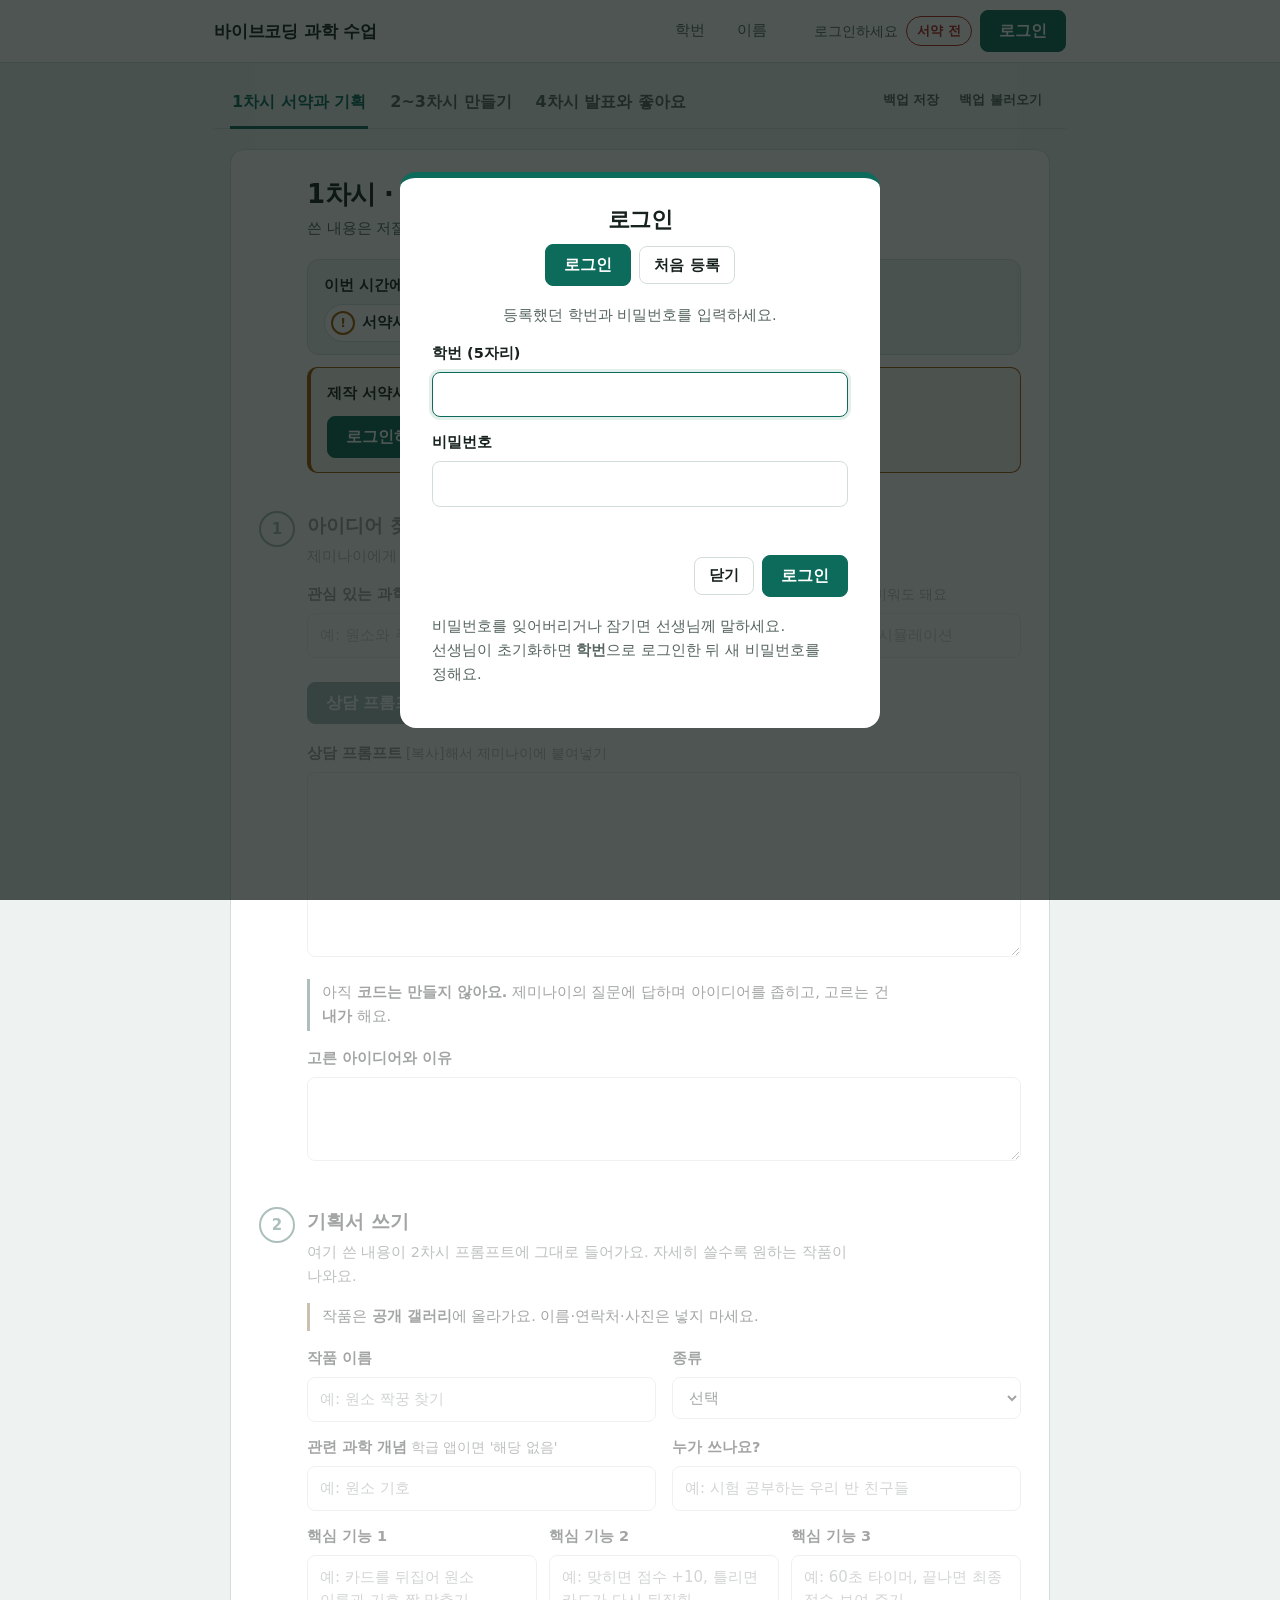
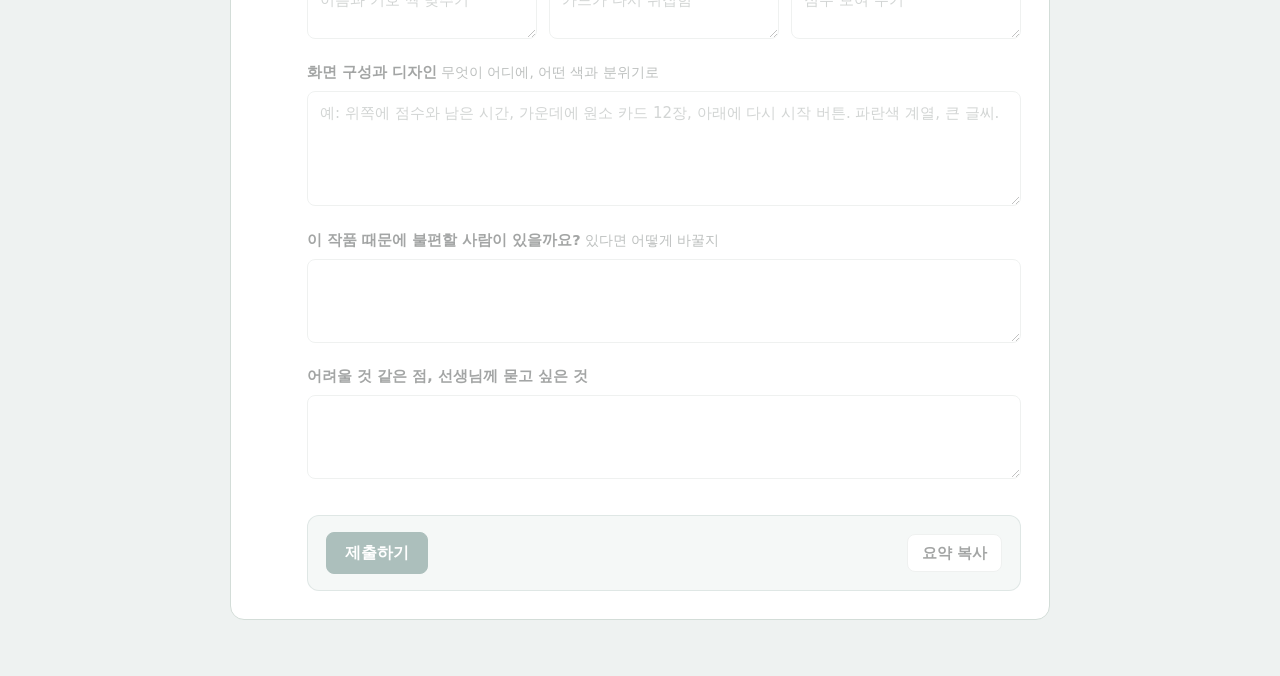
==== commit 38d23f2c: "투표를 좋아요로: 갤러리 카드마다 ♡, 여러 개, 자기 작품 금지, 받은 좋아요 순위 - 학생 앱 4차시 탭 안의 우리 반 갤러리에서 카드(와 게임 화면)마다 ♡ 좋아요. 다시 누" ====
--- a/site/index.html
+++ b/site/index.html
@@ -168,7 +168,7 @@
 <nav id="nav">
   <button class="on" data-t="t1">1차시 서약과 기획</button>
   <button data-t="t2">2~3차시 만들기</button>
-  <button data-t="t3">4차시 발표와 투표</button>
+  <button data-t="t3">4차시 발표와 좋아요</button>
   <div class="bk">
     <button class="btn" onclick="saveAll()">백업 저장</button>
     <label class="btn">백업 불러오기<input type="file" accept=".json" hidden onchange="loadAll(this)"></label>
@@ -308,24 +308,15 @@
 
 <!-- ===== 4차시 ===== -->
 <section class="tab" id="t3">
-  <h2>4차시 · 발표와 투표</h2>
-  <div class="notice warn signbanner">먼저 <b>로그인하고 1차시에서 서약서에 서명</b>해야 제출과 투표를 할 수 있어요.</div>
-  <p class="sub">우리 반 작품을 해 보고, 투표하고, 소감을 남겨요.</p>
-  <div class="todo" role="navigation" aria-label="이번 시간에 할 일"><b>이번 시간에 할 일</b><ol><li data-todo=""><a href="#galbox"><i>·</i>작품 해 보기</a></li><li data-todo="vote"><a href="#s3-1"><i>1</i>투표하기</a></li><li data-todo=""><a href="#s3-2"><i>2</i>소감 쓰기</a></li><li data-todo="t3"><a href="#nb_t3"><i>✓</i>소감 제출</a></li></ol></div>
-  <div class="row">
-    <a class="btn" id="galbig" target="_blank" rel="noopener" hidden>우리 반 갤러리 큰 화면으로 열기</a>
-  </div>
-  <p class="sub"><b>우리 반<span id="votecls"></span></b> 작품을 해 보고, 마음에 든 작품의 <b>번호</b>를 기억해 두세요.</p>
+  <h2>4차시 · 발표와 좋아요</h2>
+  <div class="notice warn signbanner">먼저 <b>로그인하고 1차시에서 서약서에 서명</b>해야 제출과 좋아요를 할 수 있어요.</div>
+  <p class="sub">우리 반 작품을 해 보고, 마음에 드는 작품에 좋아요를 누르고, 소감을 남겨요.</p>
+  <div class="todo" role="navigation" aria-label="이번 시간에 할 일"><b>이번 시간에 할 일</b><ol><li data-todo="like"><a href="#s3-1"><i>1</i>작품 해 보고 좋아요</a></li><li data-todo=""><a href="#s3-2"><i>2</i>소감 쓰기</a></li><li data-todo="t3"><a href="#nb_t3"><i>✓</i>소감 제출</a></li></ol></div>
+  <h3 id="s3-1">작품 해 보고 좋아요 누르기</h3>
+  <p class="sub"><b>우리 반<span id="votecls"></span></b> 작품을 해 보고, 마음에 드는 작품마다 카드 아래 <b>♡ 좋아요</b>를 눌러요. 여러 개 눌러도 되고, 다시 누르면 취소돼요. 내 작품에는 누를 수 없어요.</p>
   <div class="galbox" id="galbox" hidden><iframe id="galframe" title="우리 반 갤러리" loading="lazy"></iframe></div>
-
-  <h3 id="s3-1">투표하기</h3>
-  <p class="sub">우리 반 작품 중 <b>가장 마음에 드는 작품 하나</b>의 번호를 적어요. 내 작품은 고를 수 없어요. 다시 내면 마지막 투표가 쓰여요.</p>
-  <div class="fld" style="max-width:280px"><label for="v_pick">가장 마음에 드는 작품 번호</label><input type="number" id="v_pick" min="1" max="99" inputmode="numeric" placeholder="번호"></div>
-  <p class="sub" id="vmine" hidden></p>
-  <div class="row dock in">
-    <button class="btn p" id="vbtn" onclick="submitVote()">투표 제출</button>
-    <p class="st" id="vstate" aria-live="polite"></p>
-  </div>
+  <div class="row"><p class="st sub" id="likeinfo" aria-live="polite" style="margin:0;flex:1"></p><a class="btn" id="galbig" target="_blank" rel="noopener" hidden>갤러리만 큰 화면으로 보기</a></div>
+  <p class="sub">큰 화면으로 열면 작품은 볼 수 있지만 좋아요는 이 화면 안에서만 눌러요.</p>
 
   <h3 id="s3-2">소감 쓰기</h3>
   <div class="fld"><label>가장 인상 깊은 작품과 이유</label><input type="text" data-k="r_best" data-l="인상 깊은 작품"></div>
@@ -442,7 +433,7 @@
   $('aov').classList.add('on');document.body.style.overflow='hidden';setTimeout(()=>{($('aid').value?$('apw'):$('aid')).focus()},50)}
 function closeAuth(){$('aov').classList.remove('on');document.body.style.overflow=''}
 // 이 브라우저에 다른 학생의 기록이 남아 있을 때 비운다
-function resetLocal(){for(const k in DONE)delete DONE[k];MYNUM=null;S={f:{},rows:{log:[{},{},{}],fb:[{},{}]}};document.querySelectorAll('[data-k]').forEach(el=>{el.value=''});$('gcode').value='';renderRows();save()}
+function resetLocal(){for(const k in DONE)delete DONE[k];LIKE.liked.clear();LIKE.own=null;S={f:{},rows:{log:[{},{},{}],fb:[{},{}]}};document.querySelectorAll('[data-k]').forEach(el=>{el.value=''});$('gcode').value='';renderRows();save()}
 async function doAuth(){
   const id=$('aid').value.trim(),pw=$('apw').value,err=m=>{$('aerr').textContent=m};
   if(!parseId(id))return err('학번은 숫자 5자리예요 (예: 20315)');
@@ -487,7 +478,7 @@
   $('pchip').className='chip '+(ok?'ok':'no');$('pchip').textContent=ok?'서약 완료':'서약 전';
   $('signbox').style.display=ok?'none':'';
   $('signstate').textContent='';
-  markTodo();
+  markTodo();sendLikes();
   gcheck();
 }
 function bind(){
@@ -589,33 +580,35 @@
 function markTodo(){document.querySelectorAll('.todo li[data-todo]').forEach(li=>{const k=li.dataset.todo;if(!k)return;const d=k==='sign'?signed():!!DONE[k];li.classList.toggle('done',d);li.classList.toggle('go',k==='sign'&&!d)})}
 document.querySelectorAll('.todo a').forEach(a=>a.addEventListener('click',e=>{const t=document.getElementById(a.getAttribute('href').slice(1));if(!t)return;e.preventDefault();t.scrollIntoView({behavior:matchMedia('(prefers-reduced-motion: reduce)').matches?'auto':'smooth',block:'center'});if(t.focus&&t.tagName==='BUTTON')setTimeout(()=>t.focus({preventScroll:true}),300)}));
 /* 투표 */
-let MYNUM=null;
-async function galleryNums(){
-  const id=parseId(S.f.sid);if(!id)return null;
-  try{const r=await fetch('data/class'+String(id.c).padStart(2,'0')+'.json',{cache:'no-store'});if(!r.ok)return null;
-    const d=await r.json();return Array.isArray(d.games)&&d.games.length?d.games.map(g=>g.n):null}catch(e){return null}}
-async function submitVote(){
-  if(!ready())return;
-  const v=$('v_pick').value.trim();
-  if(!/^\d{1,2}$/.test(v)||+v<1){$('vstate').textContent='❌ 작품 번호를 1~99 숫자로 적어 주세요.';return}
-  const pick=+v;
-  if(MYNUM&&pick===MYNUM){$('vstate').textContent='❌ '+pick+'번은 내 작품이에요. 다른 친구의 작품을 골라 주세요.';return}
-  const nums=await galleryNums();
-  if(nums&&!nums.includes(pick)){$('vstate').textContent='❌ '+pick+'번은 우리 반 갤러리에 없는 번호예요.';return}
-  $('vbtn').disabled=true;$('vstate').textContent='제출하는 중…';
-  const r=await sapi('vote',{pick});$('vbtn').disabled=false;
-  if(!r.ok){$('vstate').textContent='❌ '+r.message;toast(r.message,3500);return}
-  $('vstate').textContent='✅ '+r.data.pick+'번에 투표했어요 ('+fmtT(r.data.savedAt)+'). 바꾸고 싶으면 다시 제출하세요.';DONE.vote=true;markTodo();toast('투표했어요!',2000)}
+/* 좋아요: 우리 반 갤러리(앱 안에 끼운 iframe)의 ♡ 를 누르면 갤러리가 알려 오고, 로그인 정보로 서버에 보낸다 */
+const LIKE={liked:new Set(),own:null,ready:false,open:true};
+function likeState(){
+  const can=!!(A.session&&signed()&&LIKE.ready&&LIKE.open);
+  const msg=!A.session?'로그인하면 좋아요를 누를 수 있어요':!signed()?'1차시에서 서약서에 서명하면 누를 수 있어요':!LIKE.ready?'아직 좋아요를 누를 수 없어요. 선생님이 작품을 올리면 누를 수 있어요.':!LIKE.open?'좋아요가 닫혔어요':'';
+  return{type:'vibe-likes',can,own:LIKE.own,liked:[...LIKE.liked],msg}}
+function sendLikes(){
+  const f=$('galframe');if(f&&f.contentWindow)f.contentWindow.postMessage(likeState(),location.origin);
+  const st=likeState(),n=LIKE.liked.size;
+  $('likeinfo').textContent=st.can?(n?'♥ 좋아요 '+n+'개를 눌렀어요.':'아직 누른 좋아요가 없어요.')+(LIKE.own?' 내 작품은 '+LIKE.own+'번이라 누를 수 없어요.':''):st.msg;
+  DONE.like=n>0;markTodo()}
+window.addEventListener('message',async e=>{
+  const f=$('galframe');if(!f||e.source!==f.contentWindow||e.origin!==location.origin)return;
+  const d=e.data||{};
+  if(d.type==='vibe-likes-hello'){sendLikes();return}
+  if(d.type!=='vibe-like')return;
+  const n=Number(d.n);
+  if(!Number.isInteger(n)||n<1||n>99||!likeState().can){sendLikes();return}
+  if(n===LIKE.own){toast('내 작품에는 좋아요를 누를 수 없어요.',2500);sendLikes();return}
+  const r=await sapi('like',{n,on:!!d.on});
+  if(r.ok){if(r.data.on)LIKE.liked.add(n);else LIKE.liked.delete(n);toast(r.data.on?n+'번에 좋아요를 눌렀어요.':n+'번 좋아요를 취소했어요.',1800)}
+  else toast(r.message,3500);
+  sendLikes()});
 // 로그인 뒤 내 제출 현황을 불러와 화면에 표시
 async function loadStatus(){
   const r=await sapi('status');if(!r.ok)return;
   for(const sec of ['t1','t2','t3']){const at=r.data.notes&&r.data.notes[sec];DONE[sec]=!!at;$('ns_'+sec).textContent=at?'✅ 제출함 ('+fmtT(at)+')':'아직 제출하지 않았어요.'}
-  const v=r.data.vote;
-  if(v&&v.pick)$('v_pick').value=v.pick;
-  MYNUM=r.data.myNumber||null;
-  $('vmine').hidden=!MYNUM;$('vmine').textContent=MYNUM?'내 작품은 '+MYNUM+'번이에요. 이 번호는 고를 수 없어요.':'';
-  $('vstate').textContent=!r.data.voteOpen?'투표가 닫혀 있어요.':!r.data.galleryReady?'아직 투표를 시작하지 않았어요. 선생님이 작품을 올리면 투표할 수 있어요.':v?'✅ '+v.pick+'번에 투표함 ('+fmtT(v.at)+'). 바꾸려면 다시 제출하세요.':'아직 투표하지 않았어요.';
-  DONE.vote=!!v;$('vbtn').disabled=!r.data.voteOpen||!r.data.galleryReady;markTodo()}
+  LIKE.liked=new Set(Array.isArray(r.data.likes)?r.data.likes:[]);LIKE.own=r.data.myNumber||null;LIKE.ready=!!r.data.galleryReady;LIKE.open=!!r.data.voteOpen;
+  sendLikes()}
 function copySum(sec,name){if(!ready())return;copyRaw(buildSum(sec,name),'복사됨!')}
 
 /* 서명 팝업 */
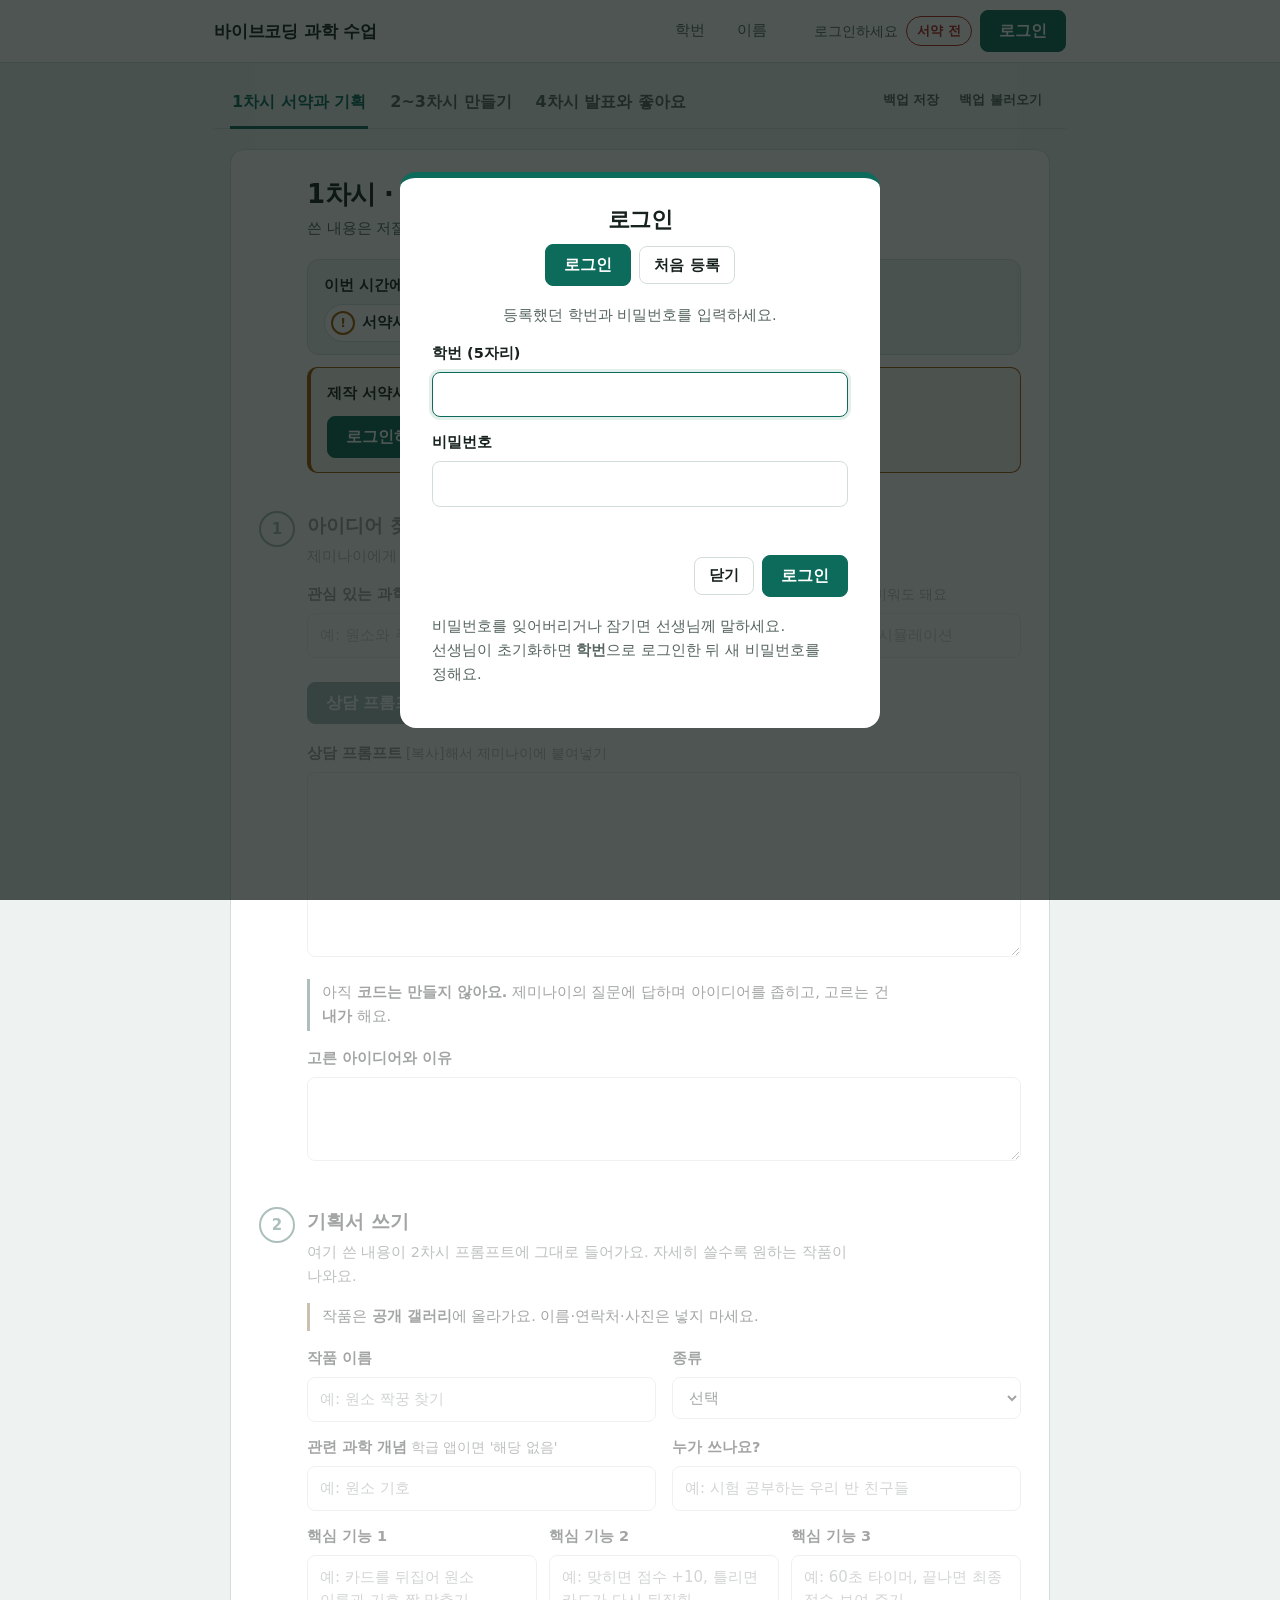
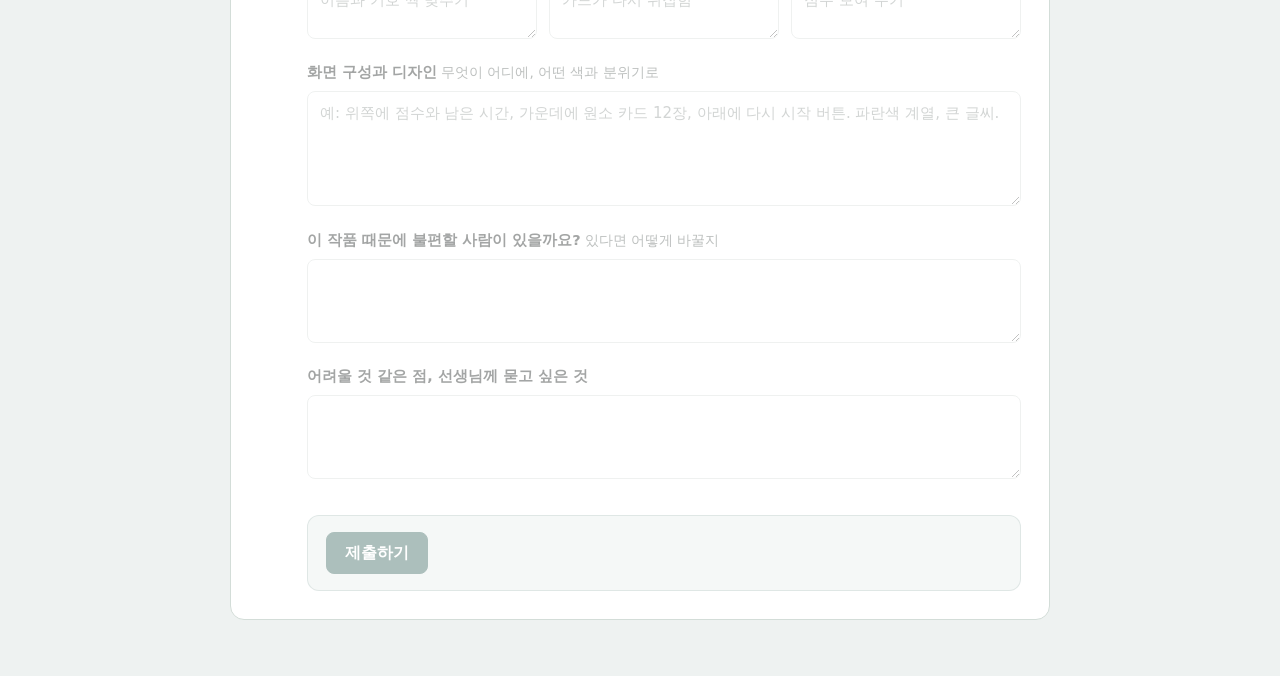
==== commit a9c75f2c: "서약 서명 그림을 시트 Pledges 탭에 붙이고, 요약 복사 버튼 없앰 - [약속합니다]를 누르면 서명을 360x100 PNG로 줄여 제출 서버로 보내고, 서버가 Pledges " ====
--- a/site/index.html
+++ b/site/index.html
@@ -223,7 +223,6 @@
   <div class="row dock">
     <button class="btn p" id="nb_t1" onclick="submitNote('t1','1차시 기획')">제출하기</button>
     <p class="st" id="ns_t1" aria-live="polite"></p>
-    <button class="btn" onclick="copySum('t1','1차시 기획')">요약 복사</button>
   </div>
   </div>
 </section>
@@ -302,7 +301,6 @@
   <div class="row dock">
     <button class="btn p" id="nb_t2" onclick="submitNote('t2','2~3차시 제작')">기록 제출하기</button>
     <p class="st" id="ns_t2" aria-live="polite"></p>
-    <button class="btn" onclick="copySum('t2','2~3차시 제작')">요약 복사</button>
   </div>
 </section>
 
@@ -326,7 +324,6 @@
   <div class="row dock">
     <button class="btn p" id="nb_t3" onclick="submitNote('t3','4차시 성찰')">소감 제출하기</button>
     <p class="st" id="ns_t3" aria-live="polite"></p>
-    <button class="btn" onclick="copySum('t3','4차시 성찰')">요약 복사</button>
   </div>
 </section>
 </main>
@@ -609,7 +606,6 @@
   for(const sec of ['t1','t2','t3']){const at=r.data.notes&&r.data.notes[sec];DONE[sec]=!!at;$('ns_'+sec).textContent=at?'✅ 제출함 ('+fmtT(at)+')':'아직 제출하지 않았어요.'}
   LIKE.liked=new Set(Array.isArray(r.data.likes)?r.data.likes:[]);LIKE.own=r.data.myNumber||null;LIKE.ready=!!r.data.galleryReady;LIKE.open=!!r.data.voteOpen;
   sendLikes()}
-function copySum(sec,name){if(!ready())return;copyRaw(buildSum(sec,name),'복사됨!')}
 
 /* 서명 팝업 */
 let ink=false;
@@ -632,12 +628,20 @@
 })();
 $('sigclear').onclick=clearSig;
 $('pcancel').onclick=closePledge;
-$('pok').onclick=()=>{
+$('pok').onclick=async()=>{
   const err=m=>{$('perr').textContent=m};
   const cs=[...document.querySelectorAll('#pl input')];
   if(!cs.every(c=>c.checked))return err('① 모든 약속에 체크해 주세요.');
   if($('pname').value.trim()!==(S.f.sname||'').trim())return err('② 입력한 이름이 위쪽 이름('+S.f.sname+')과 달라요. 똑같이 입력하세요.');
   if(!ink)return err('③ 서명칸에 서명해 주세요.');
+  if(!A.session){closePledge();openAuth('login','먼저 로그인해 주세요.');return}
+  // 서명 그림은 선생님 시트에만 보낸다(이 브라우저에는 저장하지 않음). 작게 줄인 흰 바탕 PNG
+  const sm=document.createElement('canvas');sm.width=360;sm.height=100;const sx=sm.getContext('2d');
+  sx.fillStyle='#fff';sx.fillRect(0,0,sm.width,sm.height);sx.drawImage(cv,0,0,sm.width,sm.height);
+  const sign=sm.toDataURL('image/png');
+  $('pok').disabled=true;err('서명을 보내는 중… (몇 초 걸릴 수 있어요)');
+  const r=await sapi('pledge',{sign});$('pok').disabled=false;
+  if(!r.ok)return err('서명을 보내지 못했어요: '+r.message+' 다시 눌러 주세요.');
   S.f.pledge_done=new Date().toLocaleDateString('ko-KR');S.f.signed_id=S.f.sid;S.f.signed_name=S.f.sname;save();
   closePledge();refresh();toast('서약 완료! 이제 활동을 시작하세요.',2500);
 };
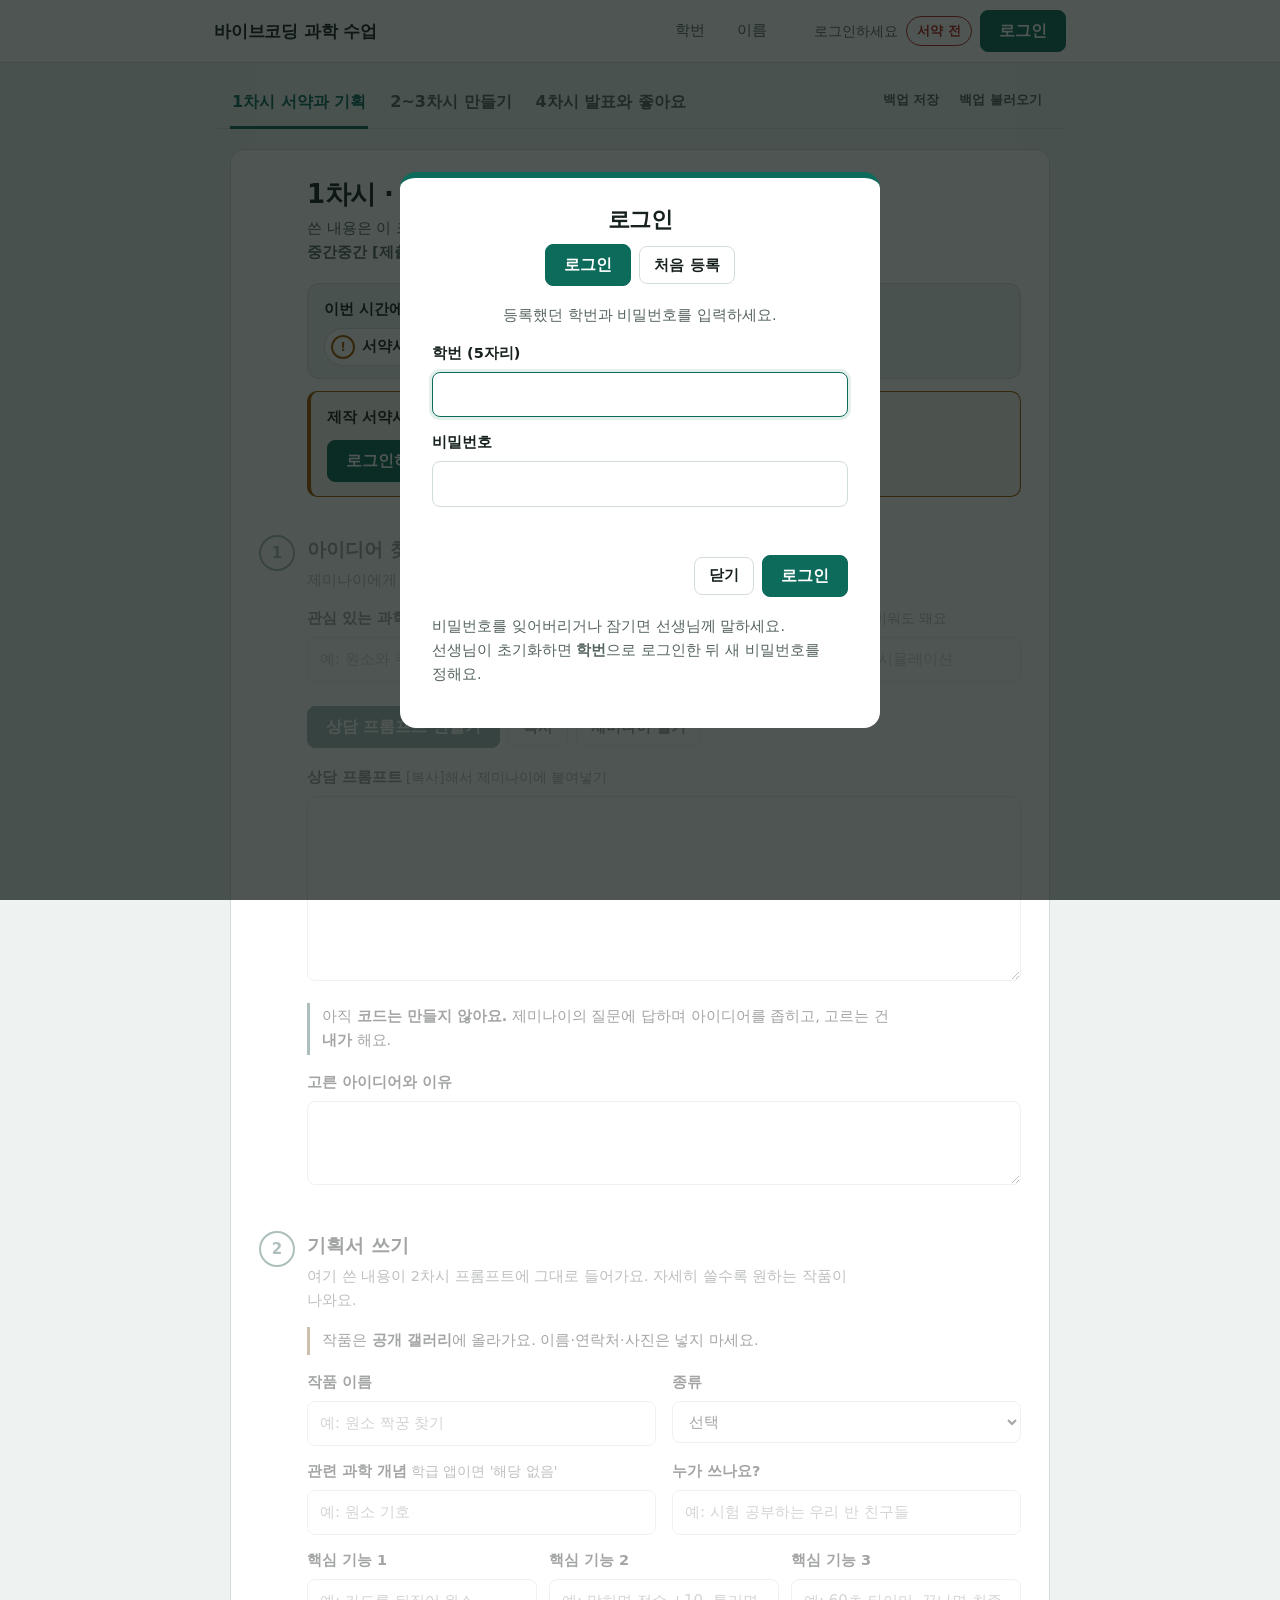
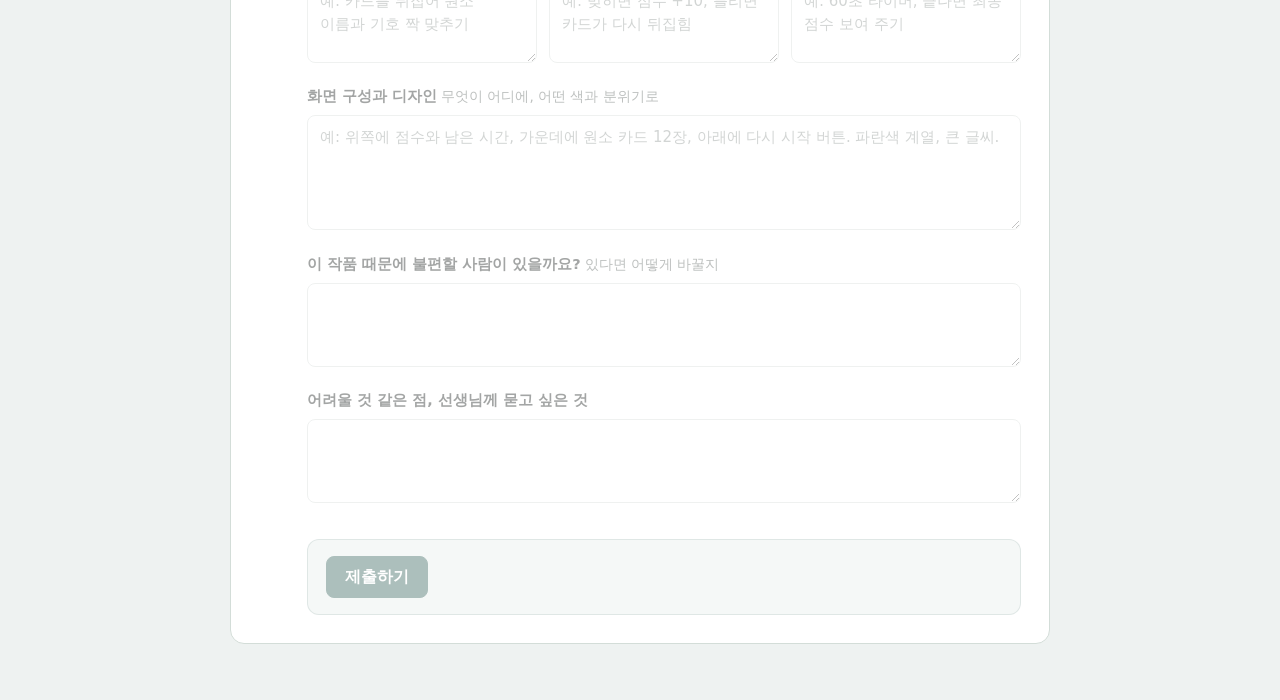
==== commit 72960636: "게스트 모드로 기록이 지워져도 로그인하면 제출한 내용과 서약을 되살림 - 서버: restore 동작. 내가 제출한 1·2·4차시 글(구간마다 가장 나중 것)과 서약 여부를 돌려줌 " ====
--- a/site/index.html
+++ b/site/index.html
@@ -170,6 +170,7 @@
   <button data-t="t2">2~3차시 만들기</button>
   <button data-t="t3">4차시 발표와 좋아요</button>
   <div class="bk">
+    <button class="btn" id="restorebtn" type="button" hidden>제출한 내용 불러오기</button>
     <button class="btn" onclick="saveAll()">백업 저장</button>
     <label class="btn">백업 불러오기<input type="file" accept=".json" hidden onchange="loadAll(this)"></label>
   </div>
@@ -179,7 +180,7 @@
 <!-- ===== 1차시 ===== -->
 <section class="tab on" id="t1">
   <h2>1차시 · 서약과 기획</h2>
-  <p class="sub">쓴 내용은 저절로 저장돼요. 아래 순서대로 하고, 마지막에 제출하면 끝이에요.</p>
+  <p class="sub">쓴 내용은 이 크롬북에 저장되지만, 게스트 모드로 쓰면 창을 닫을 때 지워져요. <b>중간중간 [제출하기]</b>를 눌러 두면 다음에 로그인할 때 되살아나요.</p>
   <div class="todo" role="navigation" aria-label="이번 시간에 할 일"><b>이번 시간에 할 일</b><ol><li data-todo="sign"><a href="#signbox"><i>!</i>서약서 서명</a></li><li data-todo=""><a href="#s1-1"><i>1</i>아이디어 찾기</a></li><li data-todo=""><a href="#s1-2"><i>2</i>기획서 쓰기</a></li><li data-todo="t1"><a href="#nb_t1"><i>✓</i>제출하기</a></li></ol></div>
 
   <div class="notice warn" id="signbox">
@@ -453,7 +454,7 @@
     if(!confirm('이 컴퓨터에는 '+S.f.sid+' 학생의 기록이 남아 있어요.\n지우고 '+id+' 학생으로 새로 시작할까요?\n(남은 기록은 사라져요)'))return err('로그인을 취소했어요.');
     resetLocal()}
   A.sid=id;A.name=r.data.name;A.session=r.data.session;S.f.sid=id;S.f.sname=A.name;save();$('sid').value=id;$('sname').value=A.name;
-  closeAuth();refresh();loadStatus();toast(A.name+' 님, 로그인했어요.',2000)}
+  closeAuth();refresh();loadStatus();toast(A.name+' 님, 로그인했어요.',2000);autoRestore()}
 $('loginbtn').onclick=()=>openAuth('login');
 $('logoutbtn').onclick=()=>{A.session=null;A.sid=A.name='';refresh();toast('로그아웃했어요.')};
 $('amlogin').onclick=()=>setAuthMode('login');$('amreg').onclick=()=>setAuthMode('register');
@@ -466,7 +467,7 @@
 function refresh(){
   const id=parseId(S.f.sid),info=$('idinfo');
   if(!S.f.sid)info.textContent='로그인하세요';else if(id){info.textContent=id.g+'학년 '+id.c+'반 '+id.n+'번';info.className=''}else{info.textContent='';info.className='err'}
-  $('loginbtn').hidden=!!A.session;$('logoutbtn').hidden=!A.session;
+  $('loginbtn').hidden=!!A.session;$('logoutbtn').hidden=!A.session;$('restorebtn').hidden=!A.session;
   $('signbtn').textContent=A.session?'서약서 서명하기':'로그인하기';
   const ok=signed();
   if($('t3').classList.contains('on'))loadGallery();
@@ -558,6 +559,37 @@
   document.querySelectorAll('#'+sec+' [data-l]').forEach(el=>{out+='■ '+el.dataset.l+'\n'+((el.value||'').trim()||'(미작성)')+'\n\n'});
   if(sec==='t2'){for(const t of ['log','fb']){out+='■ '+(t==='log'?'제작 일지':'피드백 카드')+'\n';S.rows[t].forEach((r,i)=>{out+=(i+1)+') '+DEF[t].map((h,j)=>h+': '+((r[j]||'').trim()||'-')).join(' / ')+'\n'});out+='\n'}}
   return out.trim()+'\n'}
+/* 되살리기: 이 크롬북에 기록이 없으면(게스트 모드로 껐다 켠 경우 등) 서버에 제출해 둔 글로 칸을 다시 채운다 */
+const SEC_NAME={t1:'1차시 기획',t2:'2~3차시 제작',t3:'4차시 성찰'};
+function secEmpty(sec){
+  const els=[...document.querySelectorAll('#'+sec+' [data-l]')];
+  if(els.some(el=>(S.f[el.dataset.k]||'').trim()))return false;
+  if(sec==='t2')return !['log','fb'].some(t=>(S.rows[t]||[]).some(r=>Object.values(r).some(v=>(v||'').trim())));
+  return true}
+// buildSum 으로 만든 글을 거꾸로 읽어 칸에 넣는다
+function applySum(sec,text){
+  const byLabel={};document.querySelectorAll('#'+sec+' [data-l]').forEach(el=>{byLabel[el.dataset.l]=el.dataset.k});
+  const blocks=('\n'+text).split('\n■ ').slice(1);
+  for(const b of blocks){
+    const nl=b.indexOf('\n'),label=(nl<0?b:b.slice(0,nl)).trim(),val=(nl<0?'':b.slice(nl+1)).trim();
+    if(byLabel[label]){S.f[byLabel[label]]=val==='(미작성)'?'':val;continue}
+    const t=label==='제작 일지'?'log':label==='피드백 카드'?'fb':null;if(!t||sec!=='t2')continue;
+    const rows=[];
+    val.split('\n').forEach(line=>{const m=line.match(/^\d+\) ([\s\S]*)$/);if(!m)return;
+      const parts=m[1].split(' / '),r={};
+      DEF[t].forEach((h,j)=>{let v=(parts[j]||'').trim();if(v.indexOf(h+':')===0)v=v.slice(h.length+1).trim();r[j]=v==='-'?'':v});rows.push(r)});
+    if(rows.length)S.rows[t]=rows}}
+function fillInputs(){document.querySelectorAll('[data-k]').forEach(el=>{if(el.id==='sid'||el.id==='sname')return;el.value=S.f[el.dataset.k]!=null?S.f[el.dataset.k]:''});renderRows()}
+async function doRestore(force){
+  const r=await sapi('restore');if(!r.ok){if(force)toast(r.message,3500);return}
+  const d=r.data;let got=[];
+  if(d.pledged&&!signed()){S.f.pledge_done=d.pledgeDate||new Date().toLocaleDateString('ko-KR');S.f.signed_id=S.f.sid;S.f.signed_name=S.f.sname;got.push('서약')}
+  for(const sec of ['t1','t2','t3']){const n=d.notes&&d.notes[sec];if(n&&n.text&&(force||secEmpty(sec))){applySum(sec,n.text);got.push(SEC_NAME[sec])}}
+  save();fillInputs();refresh();renderPlan();
+  if(got.length)toast('제출했던 내용을 불러왔어요: '+got.join(', '),3500);else if(force)toast('불러올 제출 내용이 없어요.',2500)}
+function autoRestore(){if(!signed()||['t1','t2','t3'].every(secEmpty))doRestore(false)}
+$('restorebtn').onclick=()=>{if(!A.session){openAuth('login');return}
+  if(!confirm('서버에 제출했던 글(1·2·4차시)을 불러와 지금 칸을 덮어씁니다. 제출하지 않고 쓴 내용은 사라질 수 있어요. 계속할까요?'))return;doRestore(true)};
 function ready(){
   if(!A.session){toast('먼저 위쪽 [로그인]을 누르세요');openAuth('login');return false}
   if(!signed()){toast('1차시에서 서약서에 서명하세요');return false}
